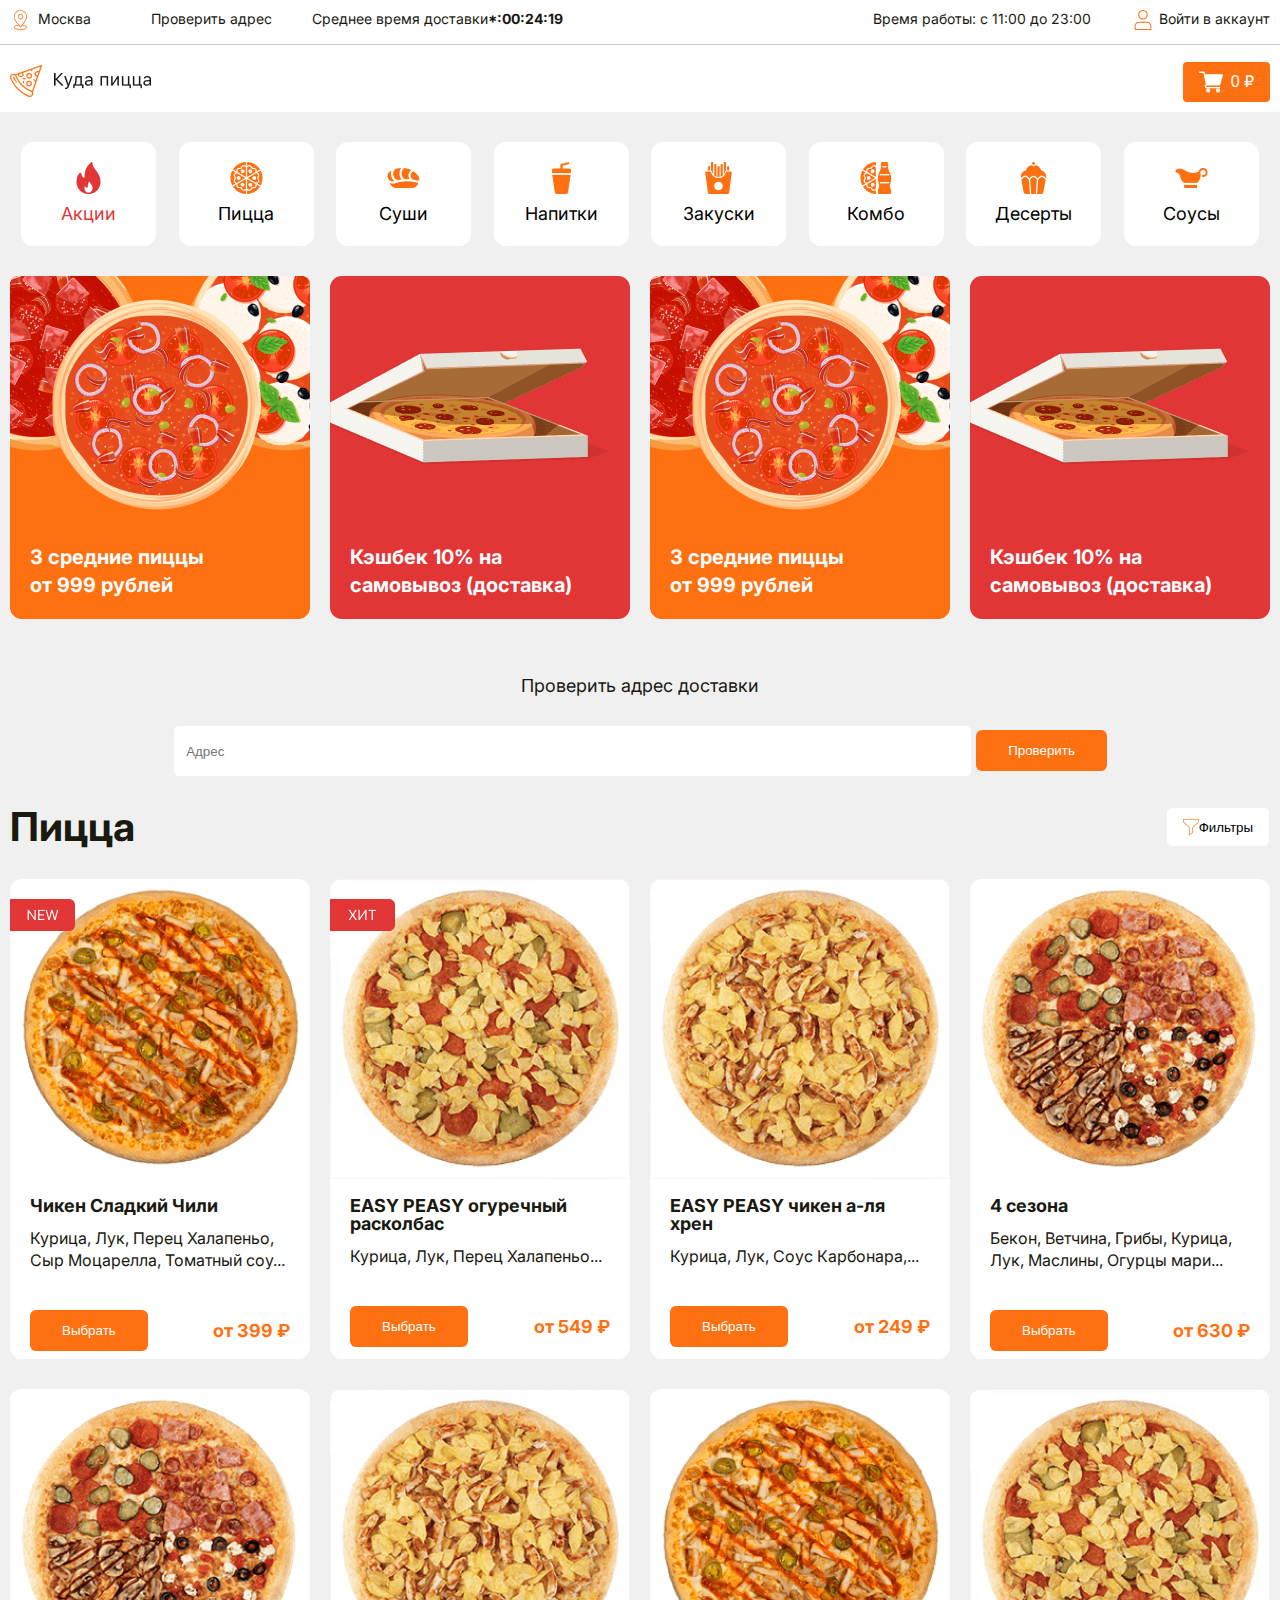
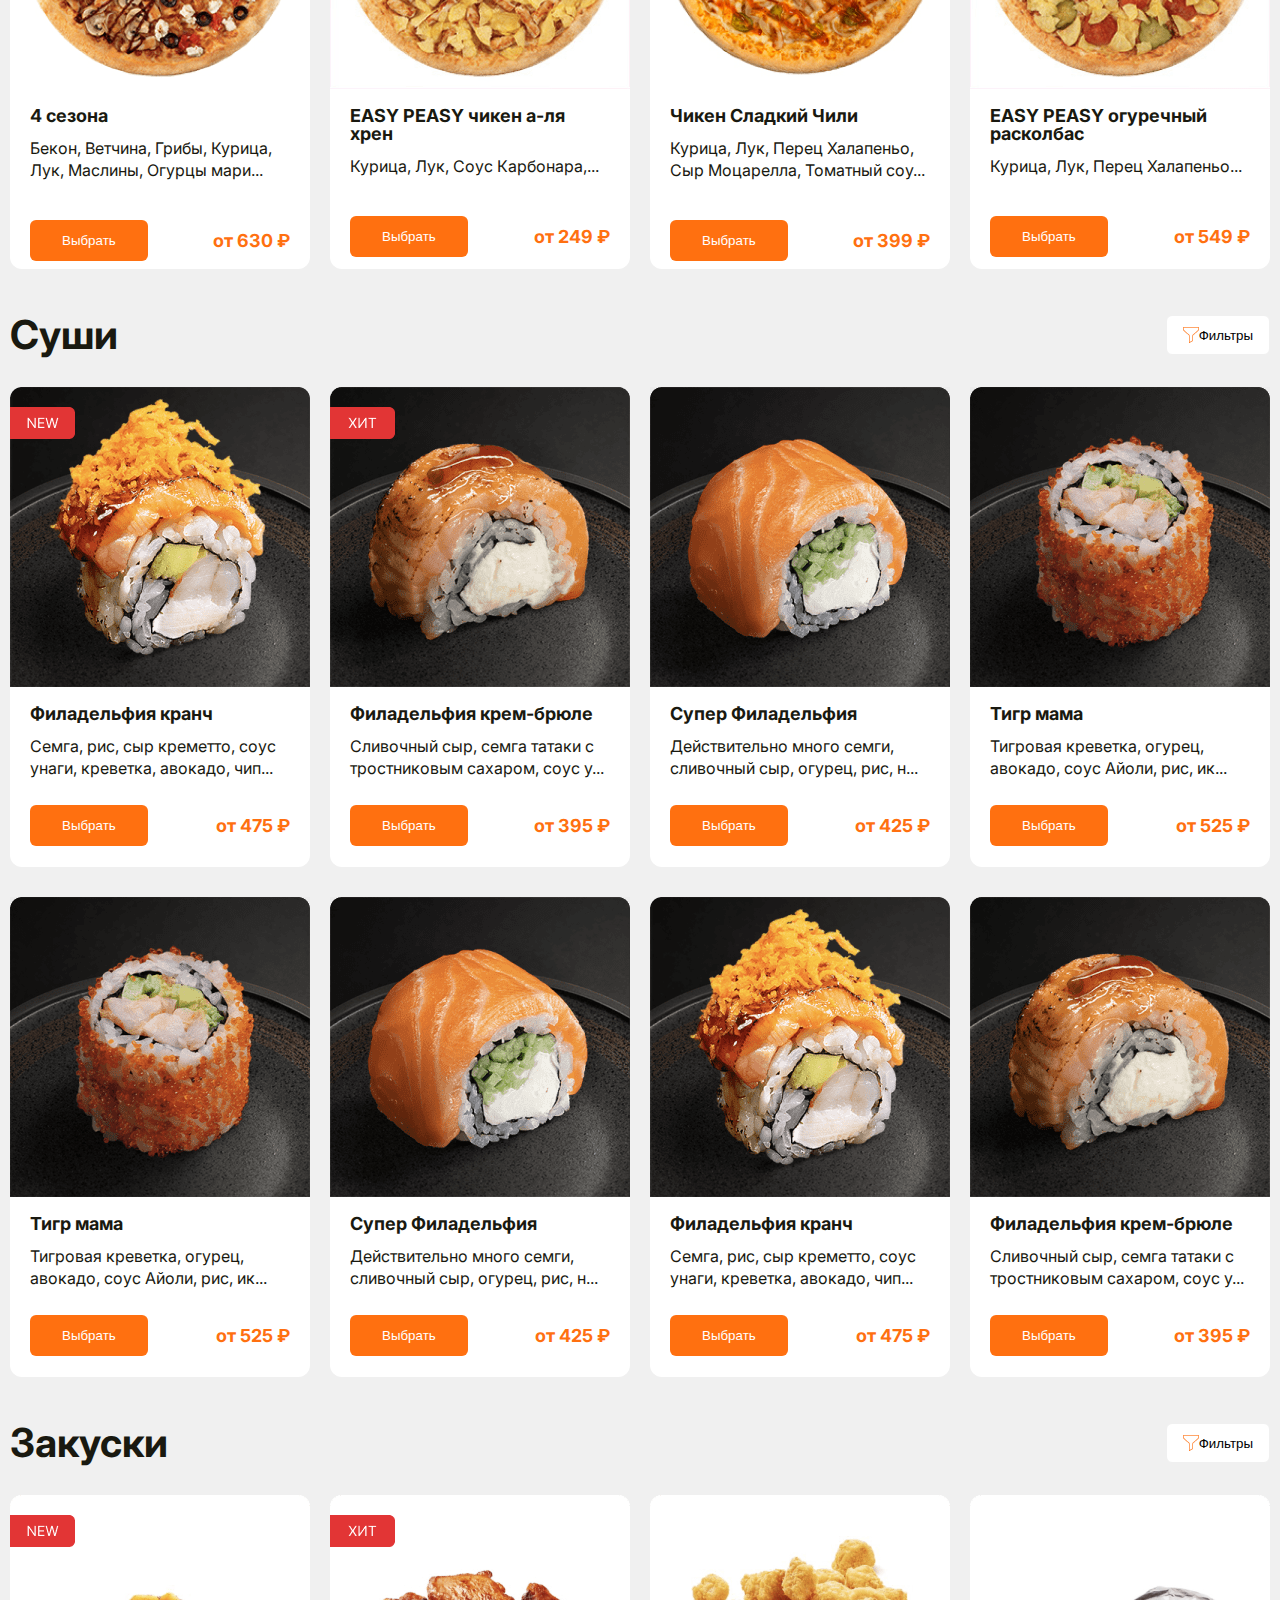
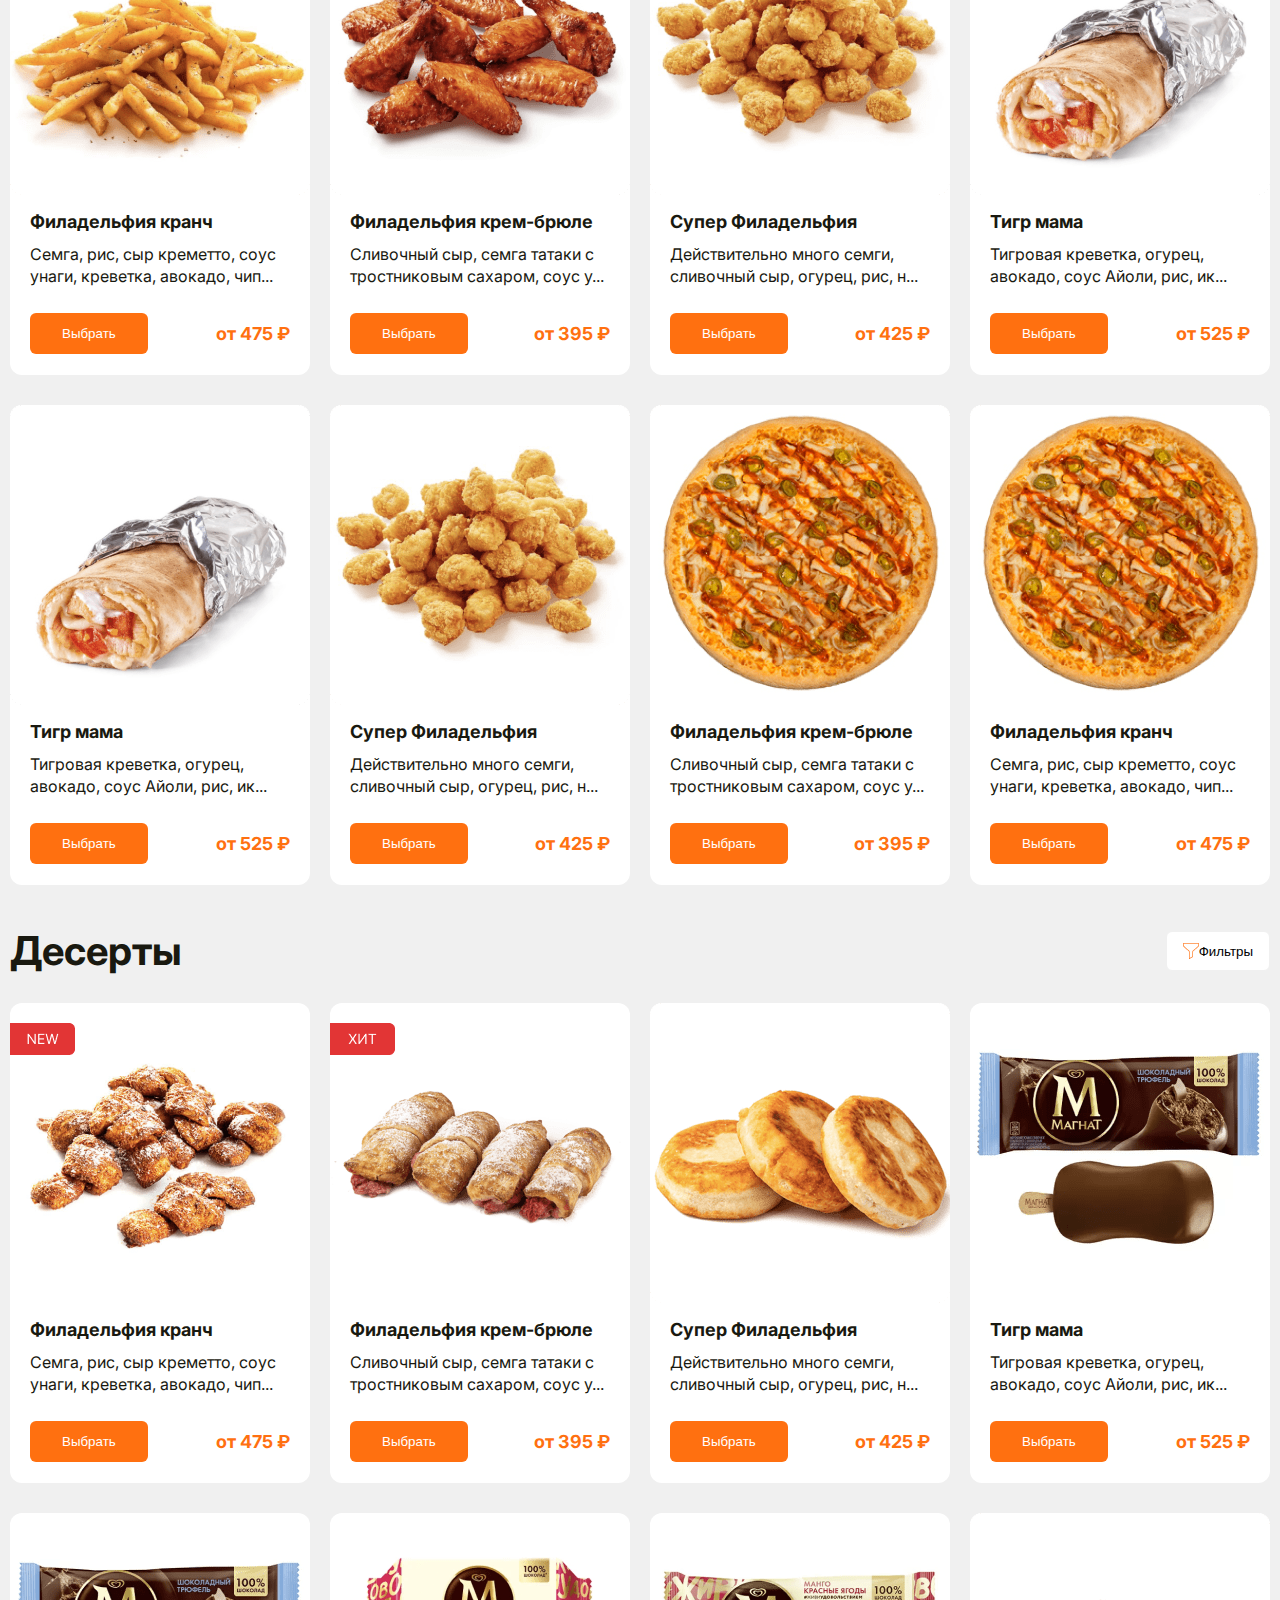
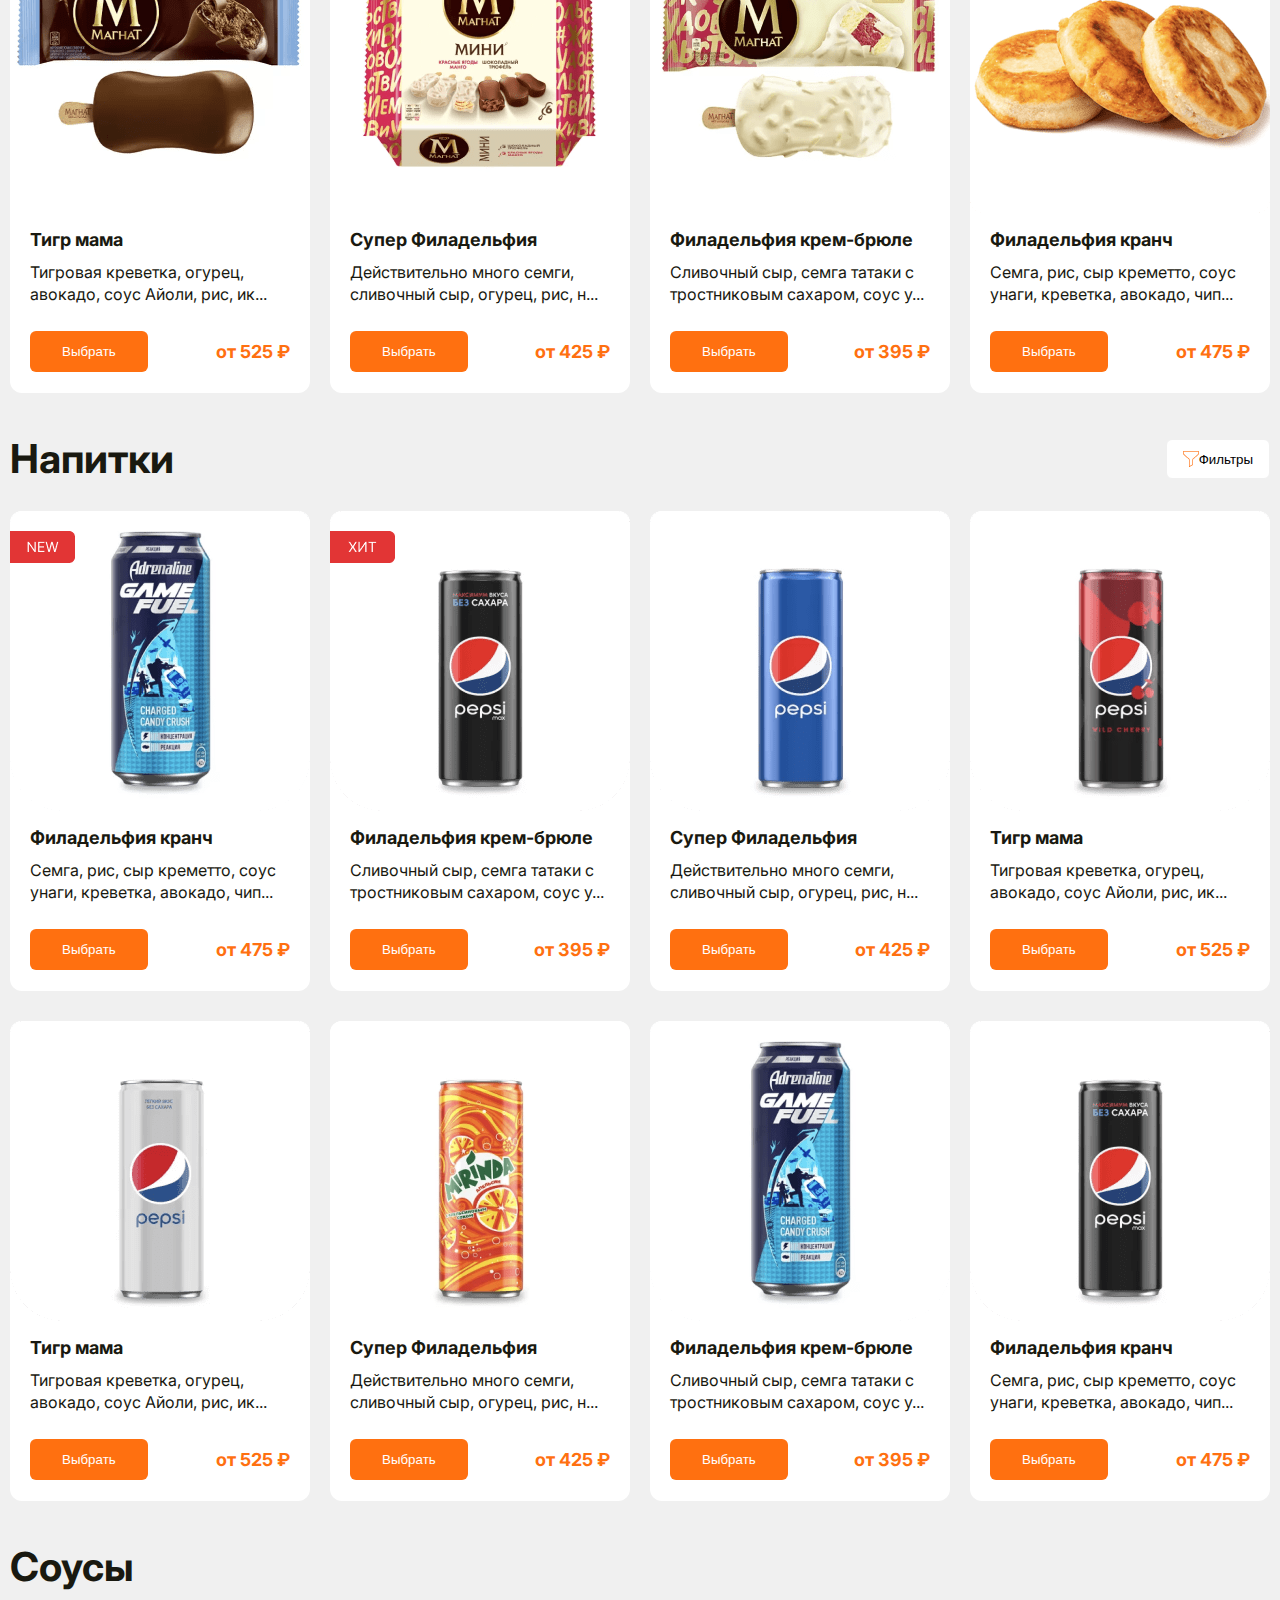
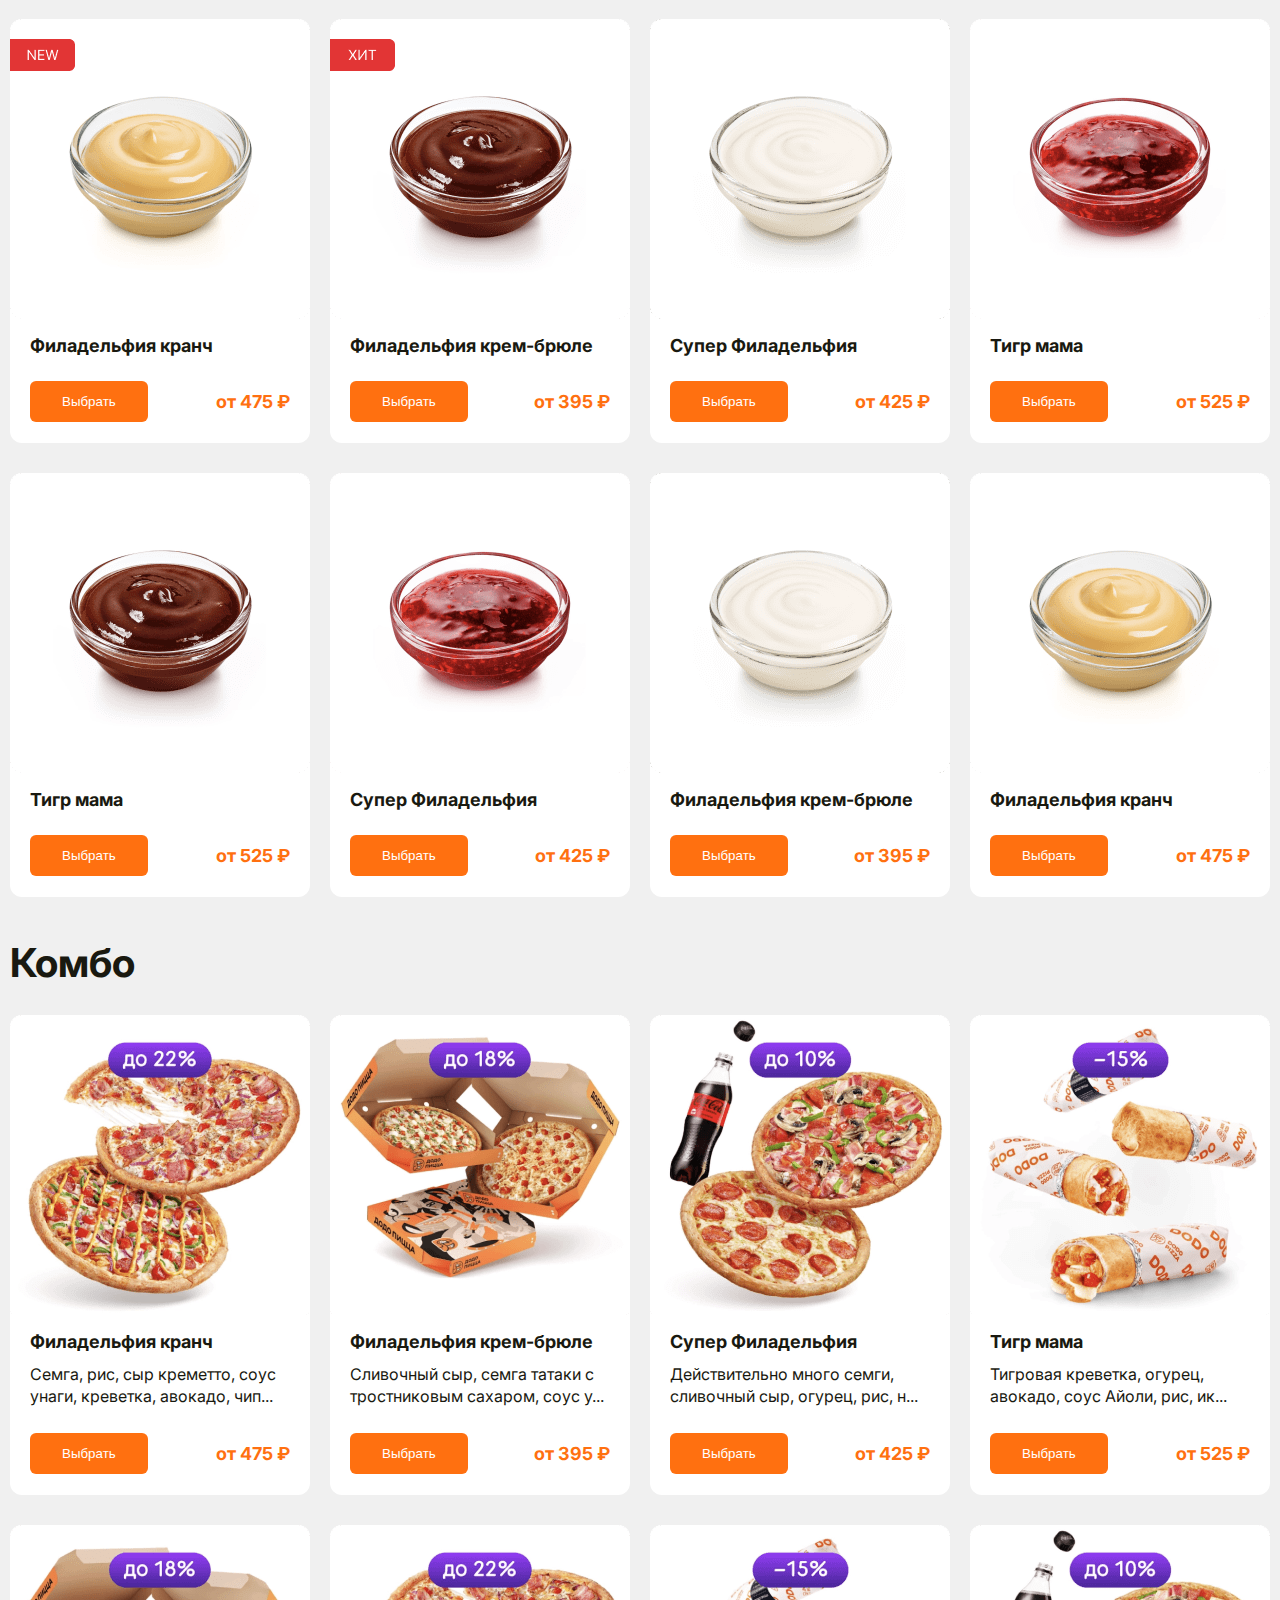
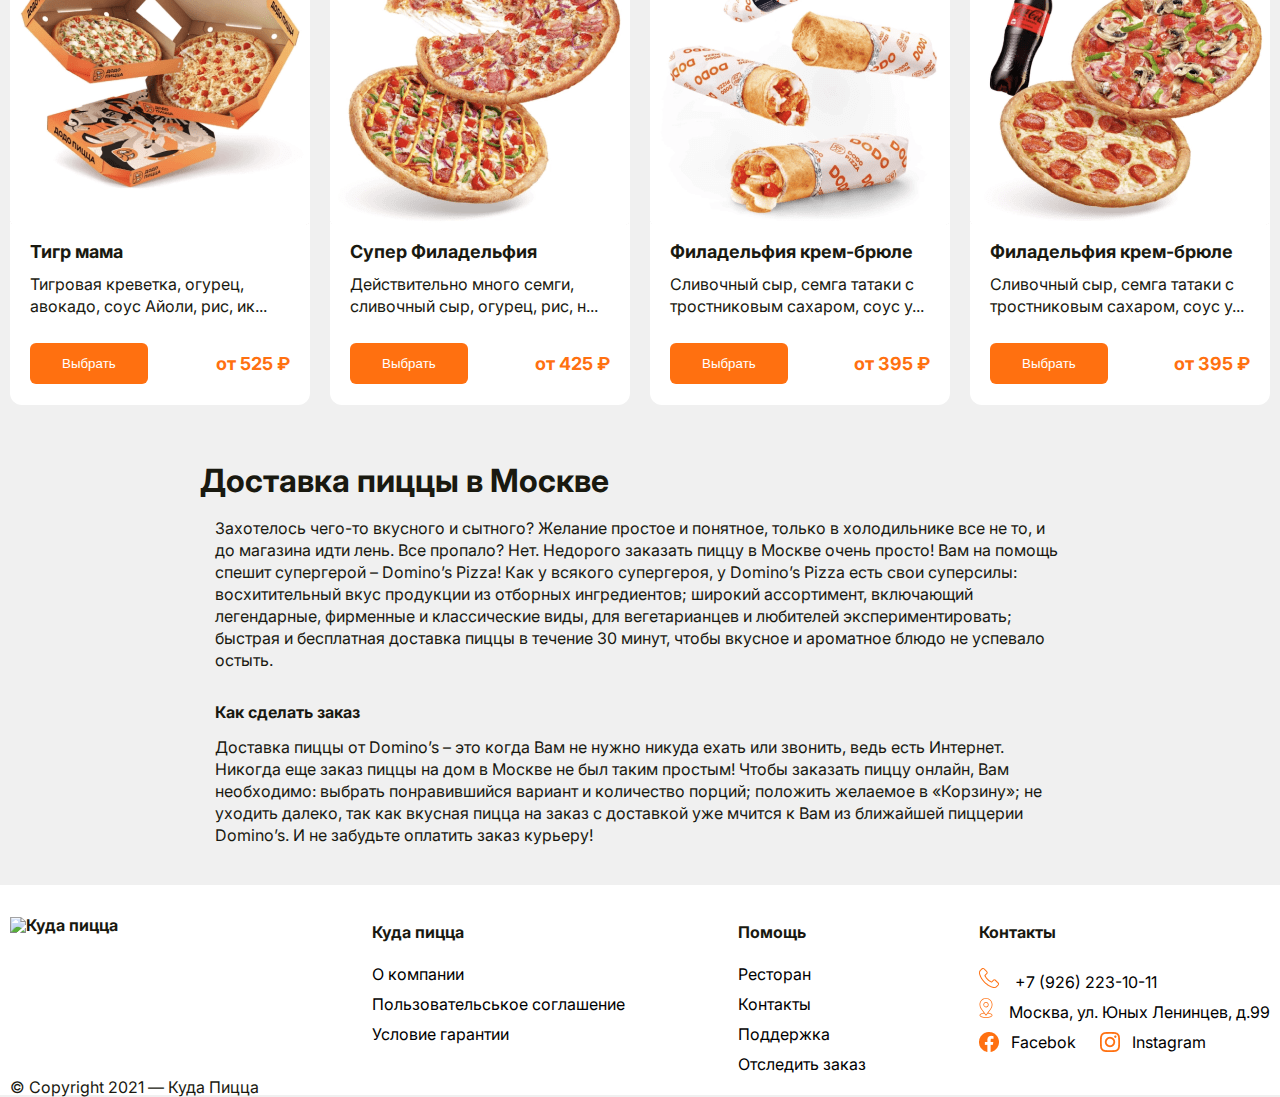
==== index.html @ b2aed3b9 "Merge branch 'main' of https://github.com/ZenyaDAR/pizza_shop" ====
<!DOCTYPE html>
<html lang="ru">
    <head>
        <meta charset="UTF-8">
        <title>Куда пица</title>
        <meta name="viewport" content="width=device-width">
        <link rel="shortcut icon" href="img/pizza_logo.svg">
        <link rel="stylesheet" href="css/main.css">
        <link rel="stylesheet" href="css/reset.css">
        <link rel="stylesheet" href="css/adaptive.css">
        <link href="https://fonts.googleapis.com/css?family=Inter:100,200,300,regular,500,600,700,800,900" rel="stylesheet" />

    </head>
    <body>
        <section class="hero">
            <header class="header">
                <div class="header__head">
                    <div class="header__body-head"> <!-- flex container -->
                        <div class="container">
                            <nav class="menu"> <!-- content -->
                                <ul class="header__left">
                                    <li><p class="header__item header__fall-item">Москва</p></li>
                                    <li><a href="#" class="header__item">Проверить адрес</a></li>
                                    <li><a href="#" class="header__item">Среднее время доставки<span>*:00:24:19</span></a></li>
                                </ul>
                                <ul class="header__right">
                                    <li><a href="#" class="header__item">Время работы: с 11:00 до 23:00</a></li>
                                    <li><a href="#" class="header__item header__acc-item">Войти в аккаунт</a></li>
                                </ul>
                            </nav>
                        </div>
                    </div>
                    <hr>
                    <div class="header__foot">
                        <div class="container">
                            <div class="header__foot-body">                                    
                                <a href="#hero" class="logo__link">
                                    <img src="img/logo.png" alt="logo img" class="logo__img">
                                </a>   
                                <button type="button" class="header__btn btn"><img src="img/Shopping bag.svg" alt="shop bag"> 0 ₽</button>
                            </div>
                        </div>
                    </div>
                </div>
            </header>
            <div class="hero_menu">
                <div class="container">
                    <div class="nav_fill">
                        <div class="block1 block">
                            <div class="photo"><img src="img/Fire.png"></div>
                            <div class="text">Акции</div>
                        </div>
                        <div class="block2 block">
                            <a href="#pizza">
                                <div class="photo"><img src="img/Pizza.png"></div>
                                <div class="text"> Пицца</div>
                            </a>
                        </div>
                        <div class="block3 block">
                            <a href="#susi">
                                <div class="photo"><img src="img/Sushi.png"></div>
                                <div class="text">Суши</div>
                            </a>
                        </div>
                        <div class="block4 block">
                            <a href="#drink">
                                <div class="photo"><img src="img/Drink.png"></div>
                                <div class="text">Напитки</div>
                            </a>
                        </div>
                        <div class="block5 block">
                            <a href="#snacs">
                                <div class="photo"><img src="img/Snacks.png"></div>
                                <div class="text">Закуски</div>
                            </a>
                        </div>
                        <div class="block6 block">
                            <a href="#combo">
                                <div class="photo"><img src="img/Combo.png"></div>
                                <div class="text">Комбо</div>
                            </a>
                        </div>
                        <div class="block7 block">
                            <a href="#desert">
                                <div class="photo"><img src="img/Dessert.png"></div>
                                <div class="text">Десерты</div>
                            </a>
                        </div>
                        <div class="block8 block">
                            <a href="#souse">
                                <div class="photo"><img src="img/Sauce.png"></div>
                                <div class="text">Соусы</div>
                            </a>
                        </div>
                    </div>
                </div>
            </div>
            <div class="hero_category">
                <div class="container">
                    <div class="blocks block1">
                        <div class="text text1"><h2>3 средние пиццы от 999 рублей</h2></div>
                    </div>
                    <div class="blocks block2">
                        <div class="text text2"><h2> Кэшбек 10% на самовывоз (доставка)</h2></div>
                    </div>
                    <div class="blocks block3">
                        <div class="text text3"><h2>3 средние пиццы от 999 рублей</h2></div>
                    </div>
                    <div class="blocks block4">
                        <div class="text text4"><h2> Кэшбек 10% на самовывоз (доставка)</h2></div>
                    </div>
                </div>
            </div>
            <div class="hero_adress">
                <div class="container">
                    <div class="text">Проверить адрес доставки</div>
                <div class="hero_adress_input">
                    <input type="text" placeholder="Адрес">
                    <button>Проверить</button>
                </div>
                </div>
            </div>
        </section>
        <div class="tovars_pizza">
            <div class="container">
                <div class="pizza">
                    <div class="pizza_header">
                        <h2 id="pizza">Пицца</h2>
                        <button><img src="img/Filter.png">Фильтры</button>
                    </div>
                    <div class="pizza_cards">
                        <div class="block pizza1 pizza_tovars">
                            <img src="img/lable.png">
                            <img src="img/pizza1.png">
                            <div class="text">
                                <h3>Чикен Сладкий Чили</h3>
                                <p>Курица, Лук, Перец Халапеньо, Сыр Моцарелла, Томатный соу...</p>
                                <div class="pizza_btn">
                                    <button>Выбрать</button>
                                    <h3>от 399 ₽</h3>
                                </div>
                            </div>
                        </div>
                        <div class="block pizza2 pizza_tovars">
                            <img src="img/lable2.png">
                            <img src="img/pizza2.png">
                            <div class="text">
                                <h3>EASY PEASY огуречный расколбас</h3>
                                <p>Курица, Лук, Перец Халапеньо...</p>
                                <div class="pizza_btn">
                                    <button>Выбрать</button>
                                    <h3>от 549 ₽</h3>
                                </div>
                            </div>
                        </div>
                        <div class="block pizza3 pizza_tovars">
                            <img src="img/pizza3.png">
                            <div class="text">
                                <h3>EASY PEASY чикен а-ля хрен</h3>
                                <p>Курица, Лук, Соус Карбонара,...</p>
                                <div class="pizza_btn">
                                    <button>Выбрать</button>
                                    <h3>от 249 ₽</h3>
                                </div>
                            </div>
                        </div>
                        <div class="block pizza4 pizza_tovars">
                            <img src="img/pizza4.png">
                            <div class="text">
                                <h3>4 сезона</h3>
                                <p>Бекон, Ветчина, Грибы, Курица, Лук, Маслины, Огурцы мари...</p>
                                <div class="pizza_btn">
                                    <button>Выбрать</button>
                                    <h3>от 630 ₽</h3>
                                </div>
                            </div>
                        </div>
                        <div class="block pizza5 pizza_tovars marg">
                            <img src="img/pizza5.png">
                            <div class="text">
                                <h3>4 сезона</h3>
                                <p>Бекон, Ветчина, Грибы, Курица, Лук, Маслины, Огурцы мари...</p>
                                <div class="pizza_btn">
                                    <button>Выбрать</button>
                                    <h3>от 630 ₽</h3>
                                </div>
                            </div>
                        </div>
                        <div class="block pizza6 pizza_tovars marg">
                            <img src="img/pizza6.png">
                            <div class="text">
                                <h3>EASY PEASY чикен а-ля хрен</h3>
                                <p>Курица, Лук, Соус Карбонара,...</p>
                                <div class="pizza_btn">
                                    <button>Выбрать</button>
                                    <h3>от 249 ₽</h3>
                                </div>
                            </div>
                        </div>
                        <div class="block pizza7 pizza_tovars marg">
                            <img src="img/pizza7.png">
                            <div class="text">
                                <h3>Чикен Сладкий Чили</h3>
                                <p>Курица, Лук, Перец Халапеньо, Сыр Моцарелла, Томатный соу...</p>
                                <div class="pizza_btn">
                                    <button>Выбрать</button>
                                    <h3>от 399 ₽</h3>
                                </div>
                            </div>
                        </div>
                        <div class="block pizza8 pizza_tovars marg">
                            <img src="img/pizza8.png">
                            <div class="text">
                                <h3>EASY PEASY огуречный расколбас</h3>
                                <p>Курица, Лук, Перец Халапеньо...</p>
                                <div class="pizza_btn">
                                    <button>Выбрать</button>
                                    <h3>от 549 ₽</h3>
                                </div>
                            </div>
                        </div>
                    </div>
                </div>
            </div>
        </div>
        <div class="popup">
            <div class="popup_container">
                <div class="popup_body">
                    <div class="popup_content">
                        <div class="popup_photo">
                            <img src="img/lable.png">
                            <div class="popup_photo_content">
                                <img src="img/pizza1.png">
                            </div>
                        </div>
                        <div class="popup_about">
                            <div class="popup_about_content">
                                <div class="content_1">
                                    <div class="content_1_title">
                                        <img src="img/Fire.png">
                                        <h2>Чикен Сладкий Чили</h2>
                                    </div>
                                    <div class="content_1_container_fill">
                                        <div class="container_fill_1">
                                            <div class="container_content">
                                                <img src="img/sur.svg">
                                            </div>
                                            <h3>Моцарелла</h3>
                                        </div>
                                        <div class="container_fill_2">
                                            <div class="container_content">
                                                <img src="img/cucumber.svg">
                                            </div>
                                            <h3>Маринованые огурцы</h3>
                                        </div>
                                        <div class="container_fill_3">
                                            <div class="container_content">
                                                <img src="img/sousage.svg">
                                            </div>
                                            <h3>Пепперони</h3>
                                        </div>
                                        <div class="container_fill_4">
                                            <div class="container_content">
                                                <img src="img/tomat_souse.svg">
                                            </div>
                                            <h3>Томатный соус</h3>
                                        </div>
                                    </div>
                                </div>
                                <div class="content_2">
                                    <div class="content_2_type">
                                        <button class="type" id="btn1">Традиционное</button>
                                        <button class="type" id="btn2">Тоннкое</button>
                                    </div>
                                    <div class="content_2_diameter">
                                        <button class="type_2" id="btn3">20 см</button>
                                        <button class="type_2" id="btn4">28 см</button>
                                        <button class="type_2" id="btn5">33 см</button>
                                    </div>
                                </div>
                                <div class="content_3">
                                    <div class="content_3_add">
                                        <h2>Добавить в пиццу</h2>
                                       <div class="container_add">
                                        <div class="container_fill_1">
                                            <div class="container_content">
                                                <img src="img/sur.svg">
                                            </div>
                                            <h3>Моцарелла</h3>
                                            <p>59 ₽</p>
                                        </div>
                                        <div class="container_fill_2">
                                            <div class="container_content">
                                                <img src="img/shampinion.svg">
                                            </div>
                                            <h3>Шампиньоны</h3>
                                            <p>59 ₽</p>
                                        </div>
                                        <div class="container_fill_3">
                                            <div class="container_content">
                                                <img src="img/luk.svg">
                                            </div>
                                            <h3>Красный лук</h3>
                                            <p>59 ₽</p>
                                        </div>
                                        <div class="container_fill_4">
                                            <div class="container_content">
                                                <img src="img/perec.svg">
                                            </div>
                                            <h3>Сладкий перец</h3>
                                            <p>59 ₽</p>
                                        </div>
                                       </div>
                                    </div>
                                </div>
                            </div>
                        </div>
                    </div>
                </div>
            </div>
        </div>
        <div class="tovars_susi">
            <div class="container">
                <div class="susi">
                    <div class="susi_header">
                        <h2 id="susi">Суши</h2>
                        <button><img src="img/Filter.png">Фильтры</button>
                    </div>
                    <div class="susi_cards">
                        <div class="block susi1 susi_tovars">
                            <img src="img/lable.png">
                            <img src="img/susi1.png">
                            <div class="text">
                                <h3>Филадельфия кранч</h3>
                                <p>Семга, рис, сыр креметто, соус унаги, креветка, авокадо, чип...</p>
                                <div class="susi_btn">
                                    <button>Выбрать</button>
                                    <h3>от 475 ₽</h3>
                                </div>
                            </div>
                        </div>
                        <div class="block susi2 susi_tovars">
                            <img src="img/lable2.png">
                            <img src="img/susi2.png">
                            <div class="text">
                                <h3>Филадельфия крем-брюле</h3>
                                <p>Сливочный сыр, семга татаки с тростниковым сахаром, соус у...</p>
                                <div class="susi_btn">
                                    <button>Выбрать</button>
                                    <h3>от 395 ₽</h3>
                                </div>
                            </div>
                        </div>
                        <div class="block susi3 susi_tovars">
                            <img src="img/susi3.png">
                            <div class="text">
                                <h3>Супер Филадельфия</h3>
                                <p>Действительно много семги, сливочный сыр, огурец, рис, н...</p>
                                <div class="susi_btn">
                                    <button>Выбрать</button>
                                    <h3>от 425 ₽</h3>
                                </div>
                            </div>
                        </div>
                        <div class="block susi4 susi_tovars">
                            <img src="img/susi4.png">
                            <div class="text">
                                <h3>Тигр мама</h3>
                                <p>Тигровая креветка, огурец, авокадо, соус Айоли, рис, ик...</p>
                                <div class="susi_btn">
                                    <button>Выбрать</button>
                                    <h3>от 525 ₽</h3>
                                </div>
                            </div>
                        </div>
                        <div class="block susi5 susi_tovars marg">
                            <img src="img/susi5.png">
                            <div class="text">
                                <h3>Тигр мама</h3>
                                <p>Тигровая креветка, огурец, авокадо, соус Айоли, рис, ик...</p>
                                <div class="susi_btn">
                                    <button>Выбрать</button>
                                    <h3>от 525 ₽</h3>
                                </div>
                            </div>
                        </div>
                        <div class="block susi6 susi_tovars marg">
                            <img src="img/susi6.png">
                            <div class="text">
                                <h3>Супер Филадельфия</h3>
                                <p>Действительно много семги, сливочный сыр, огурец, рис, н...</p>
                                <div class="susi_btn">
                                    <button>Выбрать</button>
                                    <h3>от 425 ₽</h3>
                                </div>
                            </div>
                        </div>
                        <div class="block susi7 susi_tovars marg">
                            <img src="img/susi7.png">
                            <div class="text">
                                <h3>Филадельфия кранч</h3>
                                <p>Семга, рис, сыр креметто, соус унаги, креветка, авокадо, чип...</p>
                                <div class="susi_btn">
                                    <button>Выбрать</button>
                                    <h3>от 475 ₽</h3>
                                </div>
                            </div>
                        </div>
                        <div class="block susi8 susi_tovars marg">
                            <img src="img/susi8.png">
                            <div class="text">
                                <h3>Филадельфия крем-брюле</h3>
                                <p>Сливочный сыр, семга татаки с тростниковым сахаром, соус у...</p>
                                <div class="susi_btn">
                                    <button>Выбрать</button>
                                    <h3>от 395 ₽</h3>
                                </div>
                            </div>
                        </div>
                    </div>
                </div>
            </div>
        </div>
        <div class="tovars_snacs">
            <div class="container">
                <div class="snacs">
                    <div class="snacs_header">
                        <h2 id="snacs">Закуски</h2>
                        <button><img src="img/Filter.png">Фильтры</button>
                    </div>
                    <div class="snacs_cards">
                        <div class="block snacs1 snacs_tovars">
                            <img src="img/lable.png">
                            <img src="img/snacs1.png">
                            <div class="text">
                                <h3>Филадельфия кранч</h3>
                                <p>Семга, рис, сыр креметто, соус унаги, креветка, авокадо, чип...</p>
                                <div class="snacs_btn">
                                    <button>Выбрать</button>
                                    <h3>от 475 ₽</h3>
                                </div>
                            </div>
                        </div>
                        <div class="block snacs2 snacs_tovars">
                            <img src="img/lable2.png">
                            <img src="img/snacs2.png">
                            <div class="text">
                                <h3>Филадельфия крем-брюле</h3>
                                <p>Сливочный сыр, семга татаки с тростниковым сахаром, соус у...</p>
                                <div class="snacs_btn">
                                    <button>Выбрать</button>
                                    <h3>от 395 ₽</h3>
                                </div>
                            </div>
                        </div>
                        <div class="block snacs3 snacs_tovars">
                            <img src="img/snacs3.png">
                            <div class="text">
                                <h3>Супер Филадельфия</h3>
                                <p>Действительно много семги, сливочный сыр, огурец, рис, н...</p>
                                <div class="snacs_btn">
                                    <button>Выбрать</button>
                                    <h3>от 425 ₽</h3>
                                </div>
                            </div>
                        </div>
                        <div class="block snacs4 snacs_tovars">
                            <img src="img/snacs4.png">
                            <div class="text">
                                <h3>Тигр мама</h3>
                                <p>Тигровая креветка, огурец, авокадо, соус Айоли, рис, ик...</p>
                                <div class="snacs_btn">
                                    <button>Выбрать</button>
                                    <h3>от 525 ₽</h3>
                                </div>
                            </div>
                        </div>
                        <div class="block snacs5 snacs_tovars marg">
                            <img src="img/snacs5.png">
                            <div class="text">
                                <h3>Тигр мама</h3>
                                <p>Тигровая креветка, огурец, авокадо, соус Айоли, рис, ик...</p>
                                <div class="snacs_btn">
                                    <button>Выбрать</button>
                                    <h3>от 525 ₽</h3>
                                </div>
                            </div>
                        </div>
                        <div class="block snacs6 snacs_tovars marg">
                            <img src="img/snacs6.png">
                            <div class="text">
                                <h3>Супер Филадельфия</h3>
                                <p>Действительно много семги, сливочный сыр, огурец, рис, н...</p>
                                <div class="snacs_btn">
                                    <button>Выбрать</button>
                                    <h3>от 425 ₽</h3>
                                </div>
                            </div>
                        </div>
                        <div class="block snacs7 snacs_tovars marg">
                            <img src="img/snacs7.png">
                            <div class="text">
                                <h3>Филадельфия крем-брюле</h3>
                                <p>Сливочный сыр, семга татаки с тростниковым сахаром, соус у...</p>
                                <div class="snacs_btn">
                                    <button>Выбрать</button>
                                    <h3>от 395 ₽</h3>
                                </div>
                            </div>
                        </div>
                        <div class="block snacs8 snacs_tovars marg">
                            <img src="img/snacs8.png">
                            <div class="text">
                                <h3>Филадельфия кранч</h3>
                                <p>Семга, рис, сыр креметто, соус унаги, креветка, авокадо, чип...</p>
                                <div class="snacs_btn">
                                    <button>Выбрать</button>
                                    <h3>от 475 ₽</h3>
                                </div>
                            </div>
                        </div>
                    </div>
                </div>
            </div>
        </div>
        <div class="tovars_deserts">
            <div class="container">
                <div class="deserts">
                    <div class="deserts_header">
                        <h2 id="desert">Десерты</h2>
                        <button><img src="img/Filter.png">Фильтры</button>
                    </div>
                    <div class="deserts_cards">
                        <div class="block deserts1 deserts_tovars">
                            <img src="img/lable.png">
                            <img src="img/deserts1.png">
                            <div class="text">
                                <h3>Филадельфия кранч</h3>
                                <p>Семга, рис, сыр креметто, соус унаги, креветка, авокадо, чип...</p>
                                <div class="deserts_btn">
                                    <button>Выбрать</button>
                                    <h3>от 475 ₽</h3>
                                </div>
                            </div>
                        </div>
                        <div class="block deserts2 deserts_tovars">
                            <img src="img/lable2.png">
                            <img src="img/deserts2.png">
                            <div class="text">
                                <h3>Филадельфия крем-брюле</h3>
                                <p>Сливочный сыр, семга татаки с тростниковым сахаром, соус у...</p>
                                <div class="deserts_btn">
                                    <button>Выбрать</button>
                                    <h3>от 395 ₽</h3>
                                </div>
                            </div>
                        </div>
                        <div class="block deserts3 deserts_tovars">
                            <img src="img/deserts3.png">
                            <div class="text">
                                <h3>Супер Филадельфия</h3>
                                <p>Действительно много семги, сливочный сыр, огурец, рис, н...</p>
                                <div class="deserts_btn">
                                    <button>Выбрать</button>
                                    <h3>от 425 ₽</h3>
                                </div>
                            </div>
                        </div>
                        <div class="block deserts4 deserts_tovars">
                            <img src="img/deserts4.png">
                            <div class="text">
                                <h3>Тигр мама</h3>
                                <p>Тигровая креветка, огурец, авокадо, соус Айоли, рис, ик...</p>
                                <div class="deserts_btn">
                                    <button>Выбрать</button>
                                    <h3>от 525 ₽</h3>
                                </div>
                            </div>
                        </div>
                        <div class="block deserts5 deserts_tovars marg">
                            <img src="img/deserts5.png">
                            <div class="text">
                                <h3>Тигр мама</h3>
                                <p>Тигровая креветка, огурец, авокадо, соус Айоли, рис, ик...</p>
                                <div class="deserts_btn">
                                    <button>Выбрать</button>
                                    <h3>от 525 ₽</h3>
                                </div>
                            </div>
                        </div>
                        <div class="block deserts6 deserts_tovars marg">
                            <img src="img/deserts6.png">
                            <div class="text">
                                <h3>Супер Филадельфия</h3>
                                <p>Действительно много семги, сливочный сыр, огурец, рис, н...</p>
                                <div class="deserts_btn">
                                    <button>Выбрать</button>
                                    <h3>от 425 ₽</h3>
                                </div>
                            </div>
                        </div>
                        <div class="block deserts7 deserts_tovars marg">
                            <img src="img/deserts7.png">
                            <div class="text">
                                <h3>Филадельфия крем-брюле</h3>
                                <p>Сливочный сыр, семга татаки с тростниковым сахаром, соус у...</p>
                                <div class="deserts_btn">
                                    <button>Выбрать</button>
                                    <h3>от 395 ₽</h3>
                                </div>
                            </div>
                        </div>
                        <div class="block deserts8 deserts_tovars marg">
                            <img src="img/deserts8.png">
                            <div class="text">
                                <h3>Филадельфия кранч</h3>
                                <p>Семга, рис, сыр креметто, соус унаги, креветка, авокадо, чип...</p>
                                <div class="deserts_btn">
                                    <button>Выбрать</button>
                                    <h3>от 475 ₽</h3>
                                </div>
                            </div>
                        </div>
                    </div>
                </div>
            </div>
        </div>
        <div class="tovars_drink">
            <div class="container">
                <div class="drink">
                    <div class="drink_header">
                        <h2 id="drink">Напитки</h2>
                        <button><img src="img/Filter.png">Фильтры</button>
                    </div>
                    <div class="drink_cards">
                        <div class="block drink1 drink_tovars">
                            <img src="img/lable.png">
                            <img src="img/drink1.png">
                            <div class="text">
                                <h3>Филадельфия кранч</h3>
                                <p>Семга, рис, сыр креметто, соус унаги, креветка, авокадо, чип...</p>
                                <div class="drink_btn">
                                    <button>Выбрать</button>
                                    <h3>от 475 ₽</h3>
                                </div>
                            </div>
                        </div>
                        <div class="block drink2 drink_tovars">
                            <img src="img/lable2.png">
                            <img src="img/drink2.png">
                            <div class="text">
                                <h3>Филадельфия крем-брюле</h3>
                                <p>Сливочный сыр, семга татаки с тростниковым сахаром, соус у...</p>
                                <div class="drink_btn">
                                    <button>Выбрать</button>
                                    <h3>от 395 ₽</h3>
                                </div>
                            </div>
                        </div>
                        <div class="block drink3 drink_tovars">
                            <img src="img/drink3.png">
                            <div class="text">
                                <h3>Супер Филадельфия</h3>
                                <p>Действительно много семги, сливочный сыр, огурец, рис, н...</p>
                                <div class="drink_btn">
                                    <button>Выбрать</button>
                                    <h3>от 425 ₽</h3>
                                </div>
                            </div>
                        </div>
                        <div class="block drink4 drink_tovars">
                            <img src="img/drink4.png">
                            <div class="text">
                                <h3>Тигр мама</h3>
                                <p>Тигровая креветка, огурец, авокадо, соус Айоли, рис, ик...</p>
                                <div class="drink_btn">
                                    <button>Выбрать</button>
                                    <h3>от 525 ₽</h3>
                                </div>
                            </div>
                        </div>
                        <div class="block drink5 drink_tovars marg">
                            <img src="img/drink5.png">
                            <div class="text">
                                <h3>Тигр мама</h3>
                                <p>Тигровая креветка, огурец, авокадо, соус Айоли, рис, ик...</p>
                                <div class="drink_btn">
                                    <button>Выбрать</button>
                                    <h3>от 525 ₽</h3>
                                </div>
                            </div>
                        </div>
                        <div class="block drink6 drink_tovars marg">
                            <img src="img/drink6.png">
                            <div class="text">
                                <h3>Супер Филадельфия</h3>
                                <p>Действительно много семги, сливочный сыр, огурец, рис, н...</p>
                                <div class="drink_btn">
                                    <button>Выбрать</button>
                                    <h3>от 425 ₽</h3>
                                </div>
                            </div>
                        </div>
                        <div class="block drink7 drink_tovars marg">
                            <img src="img/drink7.png">
                            <div class="text">
                                <h3>Филадельфия крем-брюле</h3>
                                <p>Сливочный сыр, семга татаки с тростниковым сахаром, соус у...</p>
                                <div class="drink_btn">
                                    <button>Выбрать</button>
                                    <h3>от 395 ₽</h3>
                                </div>
                            </div>
                        </div>
                        <div class="block drink8 drink_tovars marg">
                            <img src="img/drink8.png">
                            <div class="text">
                                <h3>Филадельфия кранч</h3>
                                <p>Семга, рис, сыр креметто, соус унаги, креветка, авокадо, чип...</p>
                                <div class="drink_btn">
                                    <button>Выбрать</button>
                                    <h3>от 475 ₽</h3>
                                </div>
                            </div>
                        </div>
                    </div>
                </div>
            </div>
        </div>
        <div class="tovars_souse">
            <div class="container">
                <div class="souse">
                    <div class="souse_header">
                        <h2 id="souse">Соусы</h2>
                    </div>
                    <div class="souse_cards">
                        <div class="block_mini souse1 souse_tovars">
                            <img src="img/lable.png">
                            <img src="img/souse1.png">
                            <div class="text">
                                <h3>Филадельфия кранч</h3>
                                <div class="souse_btn">
                                    <button>Выбрать</button>
                                    <h3>от 475 ₽</h3>
                                </div>
                            </div>
                        </div>
                        <div class="block_mini souse2 souse_tovars">
                            <img src="img/lable2.png">
                            <img src="img/souse2.png">
                            <div class="text">
                                <h3>Филадельфия крем-брюле</h3>
                                <div class="souse_btn">
                                    <button>Выбрать</button>
                                    <h3>от 395 ₽</h3>
                                </div>
                            </div>
                        </div>
                        <div class="block_mini souse3 souse_tovars">
                            <img src="img/souse3.png">
                            <div class="text">
                                <h3>Супер Филадельфия</h3>
                                <div class="souse_btn">
                                    <button>Выбрать</button>
                                    <h3>от 425 ₽</h3>
                                </div>
                            </div>
                        </div>
                        <div class="block_mini souse4 souse_tovars">
                            <img src="img/souse4.png">
                            <div class="text">
                                <h3>Тигр мама</h3>
                                <div class="souse_btn">
                                    <button>Выбрать</button>
                                    <h3>от 525 ₽</h3>
                                </div>
                            </div>
                        </div>
                        <div class="block_mini souse5 souse_tovars marg">
                            <img src="img/souse5.png">
                            <div class="text">
                                <h3>Тигр мама</h3>
                                <div class="souse_btn">
                                    <button>Выбрать</button>
                                    <h3>от 525 ₽</h3>
                                </div>
                            </div>
                        </div>
                        <div class="block_mini souse6 souse_tovars marg">
                            <img src="img/souse6.png">
                            <div class="text">
                                <h3>Супер Филадельфия</h3>
                                <div class="souse_btn">
                                    <button>Выбрать</button>
                                    <h3>от 425 ₽</h3>
                                </div>
                            </div>
                        </div>
                        <div class="block_mini souse7 souse_tovars marg">
                            <img src="img/souse7.png">
                            <div class="text">
                                <h3>Филадельфия крем-брюле</h3>
                                <div class="souse_btn">
                                    <button>Выбрать</button>
                                    <h3>от 395 ₽</h3>
                                </div>
                            </div>
                        </div>
                        <div class="block_mini souse8 souse_tovars marg">
                            <img src="img/souse8.png">
                            <div class="text">
                                <h3>Филадельфия кранч</h3>
                                <div class="souse_btn">
                                    <button>Выбрать</button>
                                    <h3>от 475 ₽</h3>
                                </div>
                            </div>
                        </div>
                    </div>
                </div>
            </div>
        </div>
        <div class="tovars_combo">
            <div class="container">
                <div class="combo">
                    <div class="combo_header">
                        <h2 id="combo">Комбо</h2>
                    </div>
                    <div class="combo_cards">
                        <div class="block combo1 combo_tovars">
                            <img src="img/combo1.png">
                            <div class="text">
                                <h3>Филадельфия кранч</h3>
                                <p>Семга, рис, сыр креметто, соус унаги, креветка, авокадо, чип...</p>
                                <div class="combo_btn">
                                    <button>Выбрать</button>
                                    <h3>от 475 ₽</h3>
                                </div>
                            </div>
                        </div>
                        <div class="block combo2 combo_tovars">
                            <img src="img/combo2.png">
                            <div class="text">
                                <h3>Филадельфия крем-брюле</h3>
                                <p>Сливочный сыр, семга татаки с тростниковым сахаром, соус у...</p>
                                <div class="combo_btn">
                                    <button>Выбрать</button>
                                    <h3>от 395 ₽</h3>
                                </div>
                            </div>
                        </div>
                        <div class="block combo3 combo_tovars">
                            <img src="img/combo3.png">
                            <div class="text">
                                <h3>Супер Филадельфия</h3>
                                <p>Действительно много семги, сливочный сыр, огурец, рис, н...</p>
                                <div class="combo_btn">
                                    <button>Выбрать</button>
                                    <h3>от 425 ₽</h3>
                                </div>
                            </div>
                        </div>
                        <div class="block combo4 combo_tovars">
                            <img src="img/combo4.png">
                            <div class="text">
                                <h3>Тигр мама</h3>
                                <p>Тигровая креветка, огурец, авокадо, соус Айоли, рис, ик...</p>
                                <div class="combo_btn">
                                    <button>Выбрать</button>
                                    <h3>от 525 ₽</h3>
                                </div>
                            </div>
                        </div>
                        <div class="block combo5 combo_tovars marg">
                            <img src="img/combo5.png">
                            <div class="text">
                                <h3>Тигр мама</h3>
                                <p>Тигровая креветка, огурец, авокадо, соус Айоли, рис, ик...</p>
                                <div class="combo_btn">
                                    <button>Выбрать</button>
                                    <h3>от 525 ₽</h3>
                                </div>
                            </div>
                        </div>
                        <div class="block combo6 combo_tovars marg">
                            <img src="img/combo6.png">
                            <div class="text">
                                <h3>Супер Филадельфия</h3>
                                <p>Действительно много семги, сливочный сыр, огурец, рис, н...</p>
                                <div class="combo_btn">
                                    <button>Выбрать</button>
                                    <h3>от 425 ₽</h3>
                                </div>
                            </div>
                        </div>
                        <div class="block combo7 combo_tovars marg">
                            <img src="img/combo7.png">
                            <div class="text">
                                <h3>Филадельфия крем-брюле</h3>
                                <p>Сливочный сыр, семга татаки с тростниковым сахаром, соус у...</p>
                                <div class="combo_btn">
                                    <button>Выбрать</button>
                                    <h3>от 395 ₽</h3>
                                </div>
                            </div>
                        </div>
                        <div class="block combo8 combo_tovars marg">
                            <img src="img/combo8.png">
                            <div class="text">
                                <h3>Филадельфия крем-брюле</h3>
                                <p>Сливочный сыр, семга татаки с тростниковым сахаром, соус у...</p>
                                <div class="combo_btn">
                                    <button>Выбрать</button>
                                    <h3>от 395 ₽</h3>
                                </div>
                            </div>
                        </div>
                    </div>
                </div>
            </div>
        </div>
        <div class="about">
            <div class="container">
                <div class="text">
                    <h2>Доставка пиццы в Москве</h2>
                    <div class="blocs">
                        <p class="aboutp">Захотелось чего-то вкусного и сытного? Желание простое и понятное, только в холодильнике все не то, и до магазина идти лень. Все пропало? Нет. Недорого заказать пиццу в Москве очень просто! Вам на помощь спешит супергерой – Domino’s Pizza! Как у всякого супергероя, у Domino’s Pizza есть свои суперсилы: восхитительный вкус продукции из отборных ингредиентов; широкий ассортимент, включающий легендарные, фирменные и классические виды, для вегетарианцев и любителей экспериментировать; быстрая и бесплатная доставка пиццы в течение 30 минут, чтобы вкусное и ароматное блюдо не успевало остыть.</p>
                        <h3>Как сделать заказ</h3>
                        <p class="aboutp">Доставка пиццы от Domino’s – это когда Вам не нужно никуда ехать или звонить, ведь есть Интернет. Никогда еще заказ пиццы на дом в Москве не был таким простым! Чтобы заказать пиццу онлайн, Вам необходимо: выбрать понравившийся вариант и количество порций; положить желаемое в «Корзину»; не уходить далеко, так как вкусная пицца на заказ с доставкой уже мчится к Вам из ближайшей пиццерии Domino’s. И не забудьте оплатить заказ курьеру!</p>
                    </div>
                </div>
            </div>
        </div>
        <footer class="footer">
            <div class="container">
                <div class="footer_content">
                    <div class="logo_footer">
                        <div class="logo">
                            <img src="img/Group 2.png">
                            <h2>Куда пицца</h2>
                        </div>
                        <p>© Copyright 2021 — Куда Пицца</p>
                    </div>
                    <div class="about_footer">
                        <h2>Куда пицца</h2>    
                        <ul>
                            <li><a href="#">О компании</a></li>
                            <li><a href="#">Пользовательськое соглашение</a></li>
                            <li><a href="#">Условие гарантии</a></li>
                        </ul>
                    </div>
                    <div class="help_footer">
                        <h2>Помощь</h2>
                        <ul>
                            <li><a href="#">Ресторан</a></li>
                            <li><a href="#">Контакты</a></li>
                            <li><a href="#">Поддержка</a></li>
                            <li><a href="#">Отследить заказ</a></li>
                        </ul>
                    </div>
                    <div class="contacts">
                        <h2>Контакты</h2>
                         <ul>
                            <li>
                                <a href="#">
                                    <img src="img/Vector.png">
                                    +7 (926) 223-10-11
                                </a>
                            </li>
                            <li>
                                <a href="#">
                                    <img src="img/address.svg">
                                    Москва, ул. Юных Ленинцев, д.99
                                </a>
                            </li>
                            <li class="conttt"> 
                                <a href="#" class="contact_fb">
                                    <img src="img/Subtract.png">
                                    <p>Facebok</p>
                                </a>
                                <a href="#" class="contact_ig">
                                    <img src="img/Vector22.png" >
                                    <p>Instagram</p>
                                </a>
                            </li>
                        </ul>
                    </div>
                </div>
            </div>
        </footer>
    </body>
</html>
---- css/main.css ----
button{border:0;cursor:pointer}.btn{background-color:#FF7010;border-radius:4px;border:0;color:#fff;font-weight:400;font-size:16px;line-height:22px}body{background:#F0F0F0;font-family:inter;color:#191910}.container{max-width:1290px;padding:0 10px;margin:0 auto}.header__foot,.header__head{background-color:#fff}.header__head{padding:10px 0}.menu{display:-webkit-box;display:-ms-flexbox;display:flex;-webkit-box-pack:justify;-ms-flex-pack:justify;justify-content:space-between}.header__left,.header__right{display:-webkit-box;display:-ms-flexbox;display:flex;-webkit-box-pack:justify;-ms-flex-pack:justify;justify-content:space-between}.header__fall-item{padding:0 20px 0 28px;display:inline;position:relative;cursor:pointer}.header__fall-item:before{content:"";position:absolute;left:0;top:0;width:13px;height:20px;margin-left:3.5px;background:url("../img/address.svg") no-repeat center}.header__fall-item:after{content:"";position:absolute;right:0;top:23%;width:12px;height:12px;background:url("../img/Arrow down.svg") no-repeat center}.header__left li+li{margin-left:40px}.header__item{font-size:14px;line-height:18px;font-weight:400;color:#191910;-webkit-transition:0.3s;transition:0.3s}.header__item span{font-weight:700}.header__item:hover{color:#FF7010}.header__right li+li{margin-left:40px}.header__acc-item{padding-left:28px;position:relative}.header__acc-item:before{content:"";position:absolute;left:0;top:0;width:20px;height:20px;margin-left:2px;background:url("../img/Account.svg") no-repeat center}.header__foot-body{display:-webkit-box;display:-ms-flexbox;display:flex;-webkit-box-pack:justify;-ms-flex-pack:justify;justify-content:space-between;-webkit-box-align:center;-ms-flex-align:center;align-items:center}.header__btn{padding:8px 16px;display:-webkit-box;display:-ms-flexbox;display:flex;-webkit-box-align:center;-ms-flex-align:center;align-items:center;-webkit-transition:0.3s;transition:0.3s}.header__btn img{padding-right:8px}.header__btn:hover{background-color:#FF6600;-webkit-box-shadow:0 0 15px #FF7010;box-shadow:0 0 15px #FF7010}.nav_fill{display:-webkit-box;display:-ms-flexbox;display:flex;-ms-flex-pack:distribute;justify-content:space-around;margin-top:30px}.nav_fill .block{width:135px;height:104px;border-radius:12px;font-size:18px;display:-webkit-box;display:-ms-flexbox;display:flex;-webkit-box-orient:vertical;-webkit-box-direction:normal;-ms-flex-direction:column;flex-direction:column;text-align:center;background:#ffff;cursor:pointer}.nav_fill .block1{color:#E23535}.nav_fill .block img{margin-top:20px;margin-bottom:8px}.hero_category .container{margin-top:30px;display:-webkit-box;display:-ms-flexbox;display:flex;-webkit-box-pack:justify;-ms-flex-pack:justify;justify-content:space-between}.hero_category .container .blocks{width:300px;height:343px;cursor:pointer}.hero_category .container .blocks .text{margin:267px 20px 40px 20px;max-width:190px;line-height:28px;font-size:20px;color:#fff}.hero_category .container .blocks .text2{max-width:240px}.hero_category .container .blocks .text4{max-width:240px}.block3,.hero_category .container .block1{background:url(../img/Group_737.png)}.block4,.hero_category .container .block2{background:url(../img/Group_738.png)}.hero_adress{display:-webkit-box;display:-ms-flexbox;display:flex;-webkit-box-pack:center;-ms-flex-pack:center;justify-content:center;margin-top:58px;text-align:center;-webkit-box-align:center;-ms-flex-align:center;align-items:center}.hero_adress .text{font-size:18px;margin-bottom:30px}.hero_adress_input input{width:783px;height:48px;border-radius:6px;border:1px solid #F0F0F0;padding-left:12px}.hero_adress_input button{padding:13px 32px;background:#FF7010;border:none;border-radius:6px;color:#fff;-webkit-transition:0.3s;transition:0.3s}.hero_adress_input button:hover{background-color:#FF6600;-webkit-box-shadow:0 0 15px #FF7010;box-shadow:0 0 15px #FF7010}.tovars_pizza{margin-top:30px}.pizza_header{display:-webkit-box;display:-ms-flexbox;display:flex;-webkit-box-pack:justify;-ms-flex-pack:justify;justify-content:space-between}.pizza_header,.susi_header h2{font-size:40px}.pizza_header button{display:-webkit-box;display:-ms-flexbox;display:flex;-webkit-box-align:center;-ms-flex-align:center;align-items:center;border:1px solid #F0F0F0;border-radius:6px;padding:9px 16px;background:#FFFF}.pizza_cards{display:-webkit-box;display:-ms-flexbox;display:flex;-webkit-box-pack:justify;-ms-flex-pack:justify;justify-content:space-between;-ms-flex-wrap:wrap;flex-wrap:wrap;margin-top:32px}.block{width:300px;height:480px;border-radius:12px;background:#FFFF}.pizza_tovars img[src="img/lable.png"]{position:absolute;margin-top:20px}.pizza_tovars img[src="img/lable2.png"]{position:absolute;margin-top:20px}.pizza_tovars .text{padding:0px 20px;margin-top:16px}.pizza_tovars .text h3{font-size:18px}.pizza_tovars .text p{margin-top:12px;font-size:16px;line-height:22px}.pizza_btn{margin-top:39px;margin-bottom:13px;display:-webkit-box;display:-ms-flexbox;display:flex;-webkit-box-pack:justify;-ms-flex-pack:justify;justify-content:space-between;-webkit-box-align:center;-ms-flex-align:center;align-items:center}.pizza_btn button{padding:13px 32px;background:#FF7010;border-radius:6px;border:none;color:white;-webkit-transition:0.3s;transition:0.3s}.pizza_btn button:hover{background-color:#FF6600;-webkit-box-shadow:0 0 15px #FF7010;box-shadow:0 0 15px #FF7010}.pizza_btn h3{font-size:18px;color:#FF7010}.popup{display:none;position:fixed;height:100%;width:100%;top:0;left:0;z-index:2;-webkit-backdrop-filter:blur(32px);backdrop-filter:blur(32px);background:rgba(25,25,25,0.4)}.popup_body{margin-top:17px;margin-left:auto;margin-right:auto;background:white;max-height:623px;width:990px;border-radius:24px}.popup_content{display:-webkit-box;display:-ms-flexbox;display:flex;padding-top:32px;padding-bottom:20px;padding-right:20px}.popup_photo_content{padding-top:15px;padding-left:15px;padding-bottom:95px}.popup_photo_content img{width:450px;height:450px}.content_1_title{display:-webkit-box;display:-ms-flexbox;display:flex;-webkit-box-align:center;-ms-flex-align:center;align-items:center}.content_1_title img{height:24px;width:24px;margin-right:8px}.content_1_container_fill{display:-webkit-box;display:-ms-flexbox;display:flex;margin-bottom:20px;text-align:center}.content_1_container_fill h3{font-weight:400}.container_fill_2 h3{color:#A5A5A5}.container_content{width:110px;height:105px;background:#F0F0F0;border-radius:12px;margin:10px;margin-left:5;margin-right:10px;margin-top:16px}.container_content img{height:40px;width:40px;padding-top:calc(50% - 20px)}.conent_2_type{display:-webkit-box;display:-ms-flexbox;display:flex}.type{font-family:inter;background:none;padding:13px 90px;border:#d4d4d4 1px solid;border-radius:6px}.type.active{background:#FF7010;color:white}.type_2{background:none;padding:10px 56px;margin-top:16px;margin-right:21px;border:#d4d4d4 1px solid;border-radius:6px}.type_2.active{background:#FF7010;color:white}.content_3_add h2{margin-top:15px}.container_add{display:-webkit-box;display:-ms-flexbox;display:flex;text-align:center;margin-bottom:37px}.container_add h3{text-align:center;font-weight:400;margin-bottom:4px}.container_add p{color:#FF7010}.container_add .container_fill_2 h3{color:#000}.marg{margin-top:30px}.susi{margin-top:46px}.susi_header{display:-webkit-box;display:-ms-flexbox;display:flex;-webkit-box-pack:justify;-ms-flex-pack:justify;justify-content:space-between}.susi_header button{display:-webkit-box;display:-ms-flexbox;display:flex;-webkit-box-align:center;-ms-flex-align:center;align-items:center;border:1px solid #F0F0F0;border-radius:6px;padding:9px 16px;background:#FFFF}.susi_cards{display:-webkit-box;display:-ms-flexbox;display:flex;-webkit-box-pack:justify;-ms-flex-pack:justify;justify-content:space-between;-ms-flex-wrap:wrap;flex-wrap:wrap;margin-top:32px}.susi_tovars img[src="img/lable.png"]{position:absolute;margin-top:20px}.susi_tovars img[src="img/lable2.png"]{position:absolute;margin-top:20px}.susi_tovars .text{padding:0px 20px;margin-top:16px}.susi_tovars .text h3{font-size:18px}.susi_tovars .text p{margin-top:12px;font-size:16px;line-height:22px}.susi_btn{margin-top:26px;margin-bottom:13px;display:-webkit-box;display:-ms-flexbox;display:flex;-webkit-box-pack:justify;-ms-flex-pack:justify;justify-content:space-between;-webkit-box-align:center;-ms-flex-align:center;align-items:center}.susi_btn button{padding:13px 32px;background:#FF7010;border-radius:6px;border:none;color:white;-webkit-transition:0.3s;transition:0.3s}.susi_btn button:hover{background-color:#FF6600;-webkit-box-shadow:0 0 15px #FF7010;box-shadow:0 0 15px #FF7010}.susi_btn h3{font-size:18px;color:#FF7010}.snacs{margin-top:46px}.snacs_header{display:-webkit-box;display:-ms-flexbox;display:flex;-webkit-box-pack:justify;-ms-flex-pack:justify;justify-content:space-between}.snacs_header h2{font-size:40px}.snacs_header button{display:-webkit-box;display:-ms-flexbox;display:flex;-webkit-box-align:center;-ms-flex-align:center;align-items:center;border:1px solid #F0F0F0;border-radius:6px;padding:9px 16px;background:#FFFF}.snacs_cards{display:-webkit-box;display:-ms-flexbox;display:flex;-webkit-box-pack:justify;-ms-flex-pack:justify;justify-content:space-between;-ms-flex-wrap:wrap;flex-wrap:wrap;margin-top:32px}.snacs_tovars img[src="img/lable.png"]{position:absolute;margin-top:20px}.snacs_tovars img[src="img/lable2.png"]{position:absolute;margin-top:20px}.snacs_tovars .text{padding:0px 20px;margin-top:16px}.snacs_tovars .text h3{font-size:18px}.snacs_tovars .text p{margin-top:12px;font-size:16px;line-height:22px}.snacs_btn{margin-top:26px;margin-bottom:13px;display:-webkit-box;display:-ms-flexbox;display:flex;-webkit-box-pack:justify;-ms-flex-pack:justify;justify-content:space-between;-webkit-box-align:center;-ms-flex-align:center;align-items:center}.snacs_btn button{padding:13px 32px;background:#FF7010;border-radius:6px;border:none;color:white;-webkit-transition:0.3s;transition:0.3s}.snacs_btn button:hover{background-color:#FF6600;-webkit-box-shadow:0 0 15px #FF7010;box-shadow:0 0 15px #FF7010}.snacs_btn h3{font-size:18px;color:#FF7010}.deserts{margin-top:46px}.deserts_header{display:-webkit-box;display:-ms-flexbox;display:flex;-webkit-box-pack:justify;-ms-flex-pack:justify;justify-content:space-between}.deserts_header h2{font-size:40px}.deserts_header button{display:-webkit-box;display:-ms-flexbox;display:flex;-webkit-box-align:center;-ms-flex-align:center;align-items:center;border:1px solid #F0F0F0;border-radius:6px;padding:9px 16px;background:#FFFF}.deserts_cards{display:-webkit-box;display:-ms-flexbox;display:flex;-webkit-box-pack:justify;-ms-flex-pack:justify;justify-content:space-between;-ms-flex-wrap:wrap;flex-wrap:wrap;margin-top:32px}.deserts_tovars img[src="img/lable.png"]{position:absolute;margin-top:20px}.deserts_tovars img[src="img/lable2.png"]{position:absolute;margin-top:20px}.deserts_tovars .text{padding:0px 20px;margin-top:16px}.deserts_tovars .text h3{font-size:18px}.deserts_tovars .text p{margin-top:12px;font-size:16px;line-height:22px}.deserts_btn{margin-top:26px;margin-bottom:13px;display:-webkit-box;display:-ms-flexbox;display:flex;-webkit-box-pack:justify;-ms-flex-pack:justify;justify-content:space-between;-webkit-box-align:center;-ms-flex-align:center;align-items:center}.deserts_btn button{padding:13px 32px;background:#FF7010;border-radius:6px;border:none;color:white;-webkit-transition:0.3s;transition:0.3s}.deserts_btn button:hover{background-color:#FF6600;-webkit-box-shadow:0 0 15px #FF7010;box-shadow:0 0 15px #FF7010}.deserts_btn h3{font-size:18px;color:#FF7010}.drink{margin-top:46px}.drink_header{display:-webkit-box;display:-ms-flexbox;display:flex;-webkit-box-pack:justify;-ms-flex-pack:justify;justify-content:space-between}.drink_header h2{font-size:40px}.drink_header button{display:-webkit-box;display:-ms-flexbox;display:flex;-webkit-box-align:center;-ms-flex-align:center;align-items:center;border:1px solid #F0F0F0;border-radius:6px;padding:9px 16px;background:#FFFF}.drink_cards{display:-webkit-box;display:-ms-flexbox;display:flex;-webkit-box-pack:justify;-ms-flex-pack:justify;justify-content:space-between;-ms-flex-wrap:wrap;flex-wrap:wrap;margin-top:32px}.drink_tovars img[src="img/lable.png"]{position:absolute;margin-top:20px}.drink_tovars img[src="img/lable2.png"]{position:absolute;margin-top:20px}.drink_tovars .text{padding:0px 20px;margin-top:16px}.drink_tovars .text h3{font-size:18px}.drink_tovars .text p{margin-top:12px;font-size:16px;line-height:22px}.drink_btn{margin-top:26px;margin-bottom:13px;display:-webkit-box;display:-ms-flexbox;display:flex;-webkit-box-pack:justify;-ms-flex-pack:justify;justify-content:space-between;-webkit-box-align:center;-ms-flex-align:center;align-items:center}.drink_btn button{padding:13px 32px;background:#FF7010;border-radius:6px;border:none;color:white;-webkit-transition:0.3s;transition:0.3s}.drink_btn button:hover{background-color:#FF6600;-webkit-box-shadow:0 0 15px #FF7010;box-shadow:0 0 15px #FF7010}.drink_btn h3{font-size:18px;color:#FF7010}.block_mini{width:300px;height:424px;border-radius:12px;background:#FFFF}.souse{margin-top:46px}.souse_header h2{font-size:40px}.souse_cards{display:-webkit-box;display:-ms-flexbox;display:flex;-webkit-box-pack:justify;-ms-flex-pack:justify;justify-content:space-between;-ms-flex-wrap:wrap;flex-wrap:wrap;margin-top:32px}.souse_tovars img[src="img/lable.png"]{position:absolute;margin-top:20px}.souse_tovars img[src="img/lable2.png"]{position:absolute;margin-top:20px}.souse_tovars .text{padding:0px 20px;margin-top:16px}.souse_tovars .text h3{font-size:18px}.souse_btn{margin-top:26px;margin-bottom:13px;display:-webkit-box;display:-ms-flexbox;display:flex;-webkit-box-pack:justify;-ms-flex-pack:justify;justify-content:space-between;-webkit-box-align:center;-ms-flex-align:center;align-items:center}.souse_btn button{padding:13px 32px;background:#FF7010;border-radius:6px;border:none;color:white;-webkit-transition:0.3s;transition:0.3s}.souse_btn button:hover{background-color:#FF6600;-webkit-box-shadow:0 0 15px #FF7010;box-shadow:0 0 15px #FF7010}.souse_btn h3{font-size:18px;color:#FF7010}.combo{margin-top:46px}.combo_header{display:-webkit-box;display:-ms-flexbox;display:flex;-webkit-box-pack:justify;-ms-flex-pack:justify;justify-content:space-between}.combo_header h2{font-size:40px}.combo_header button{display:-webkit-box;display:-ms-flexbox;display:flex;-webkit-box-align:center;-ms-flex-align:center;align-items:center;border:1px solid #F0F0F0;border-radius:6px;padding:9px 16px;background:#FFFF}.combo_cards{display:-webkit-box;display:-ms-flexbox;display:flex;-webkit-box-pack:justify;-ms-flex-pack:justify;justify-content:space-between;-ms-flex-wrap:wrap;flex-wrap:wrap;margin-top:32px}.combo_tovars .text{padding:0px 20px;margin-top:16px}.combo_tovars .text h3{font-size:18px}.combo_tovars .text p{margin-top:12px;font-size:16px;line-height:22px}.combo_btn{margin-top:26px;margin-bottom:13px;display:-webkit-box;display:-ms-flexbox;display:flex;-webkit-box-pack:justify;-ms-flex-pack:justify;justify-content:space-between;-webkit-box-align:center;-ms-flex-align:center;align-items:center}.combo_btn button{padding:13px 32px;background:#FF7010;border-radius:6px;border:none;color:white;-webkit-transition:0.3s;transition:0.3s}.combo_btn button:hover{background-color:#FF6600;-webkit-box-shadow:0 0 15px #FF7010;box-shadow:0 0 15px #FF7010}.combo_btn h3{font-size:18px;color:#FF7010}.about .text h2{font-size:32px;margin-top:60px;margin-bottom:20px;margin-left:190px}.about .text h3,.aboutp{font-size:16px;line-height:22px}.about .text h3{margin-top:30px;margin-bottom:13px}.blocs{width:850px;height:308px;margin:0 auto}.footer .footer_content{margin-top:60px;display:-webkit-box;display:-ms-flexbox;display:flex;-webkit-box-pack:justify;-ms-flex-pack:justify;justify-content:space-between;padding-top:32px}.footer{background:#fff}.logo_footer p{margin-top:146px}.logo_footer>.logo{display:-webkit-box;display:-ms-flexbox;display:flex;-webkit-box-align:center;-ms-flex-align:center;align-items:center}.about_footer{line-height:30px}.about_footer h2{margin-bottom:12px}.help_footer{line-height:30px}.help_footer h2{margin-bottom:12px}.contacts{max-width:299px;line-height:30px}.contacts h2{margin-bottom:20px}.contact_fb,.contact_ig{display:-webkit-box;display:-ms-flexbox;display:flex;-webkit-box-align:center;-ms-flex-align:center;align-items:center}.contact_fb p,.contact_ig p{margin-right:24px}.contact_fb img,.contact_ig img{width:20px;height:20px}.conttt{display:-webkit-box;display:-ms-flexbox;display:flex}.contacts img{margin-right:12px}
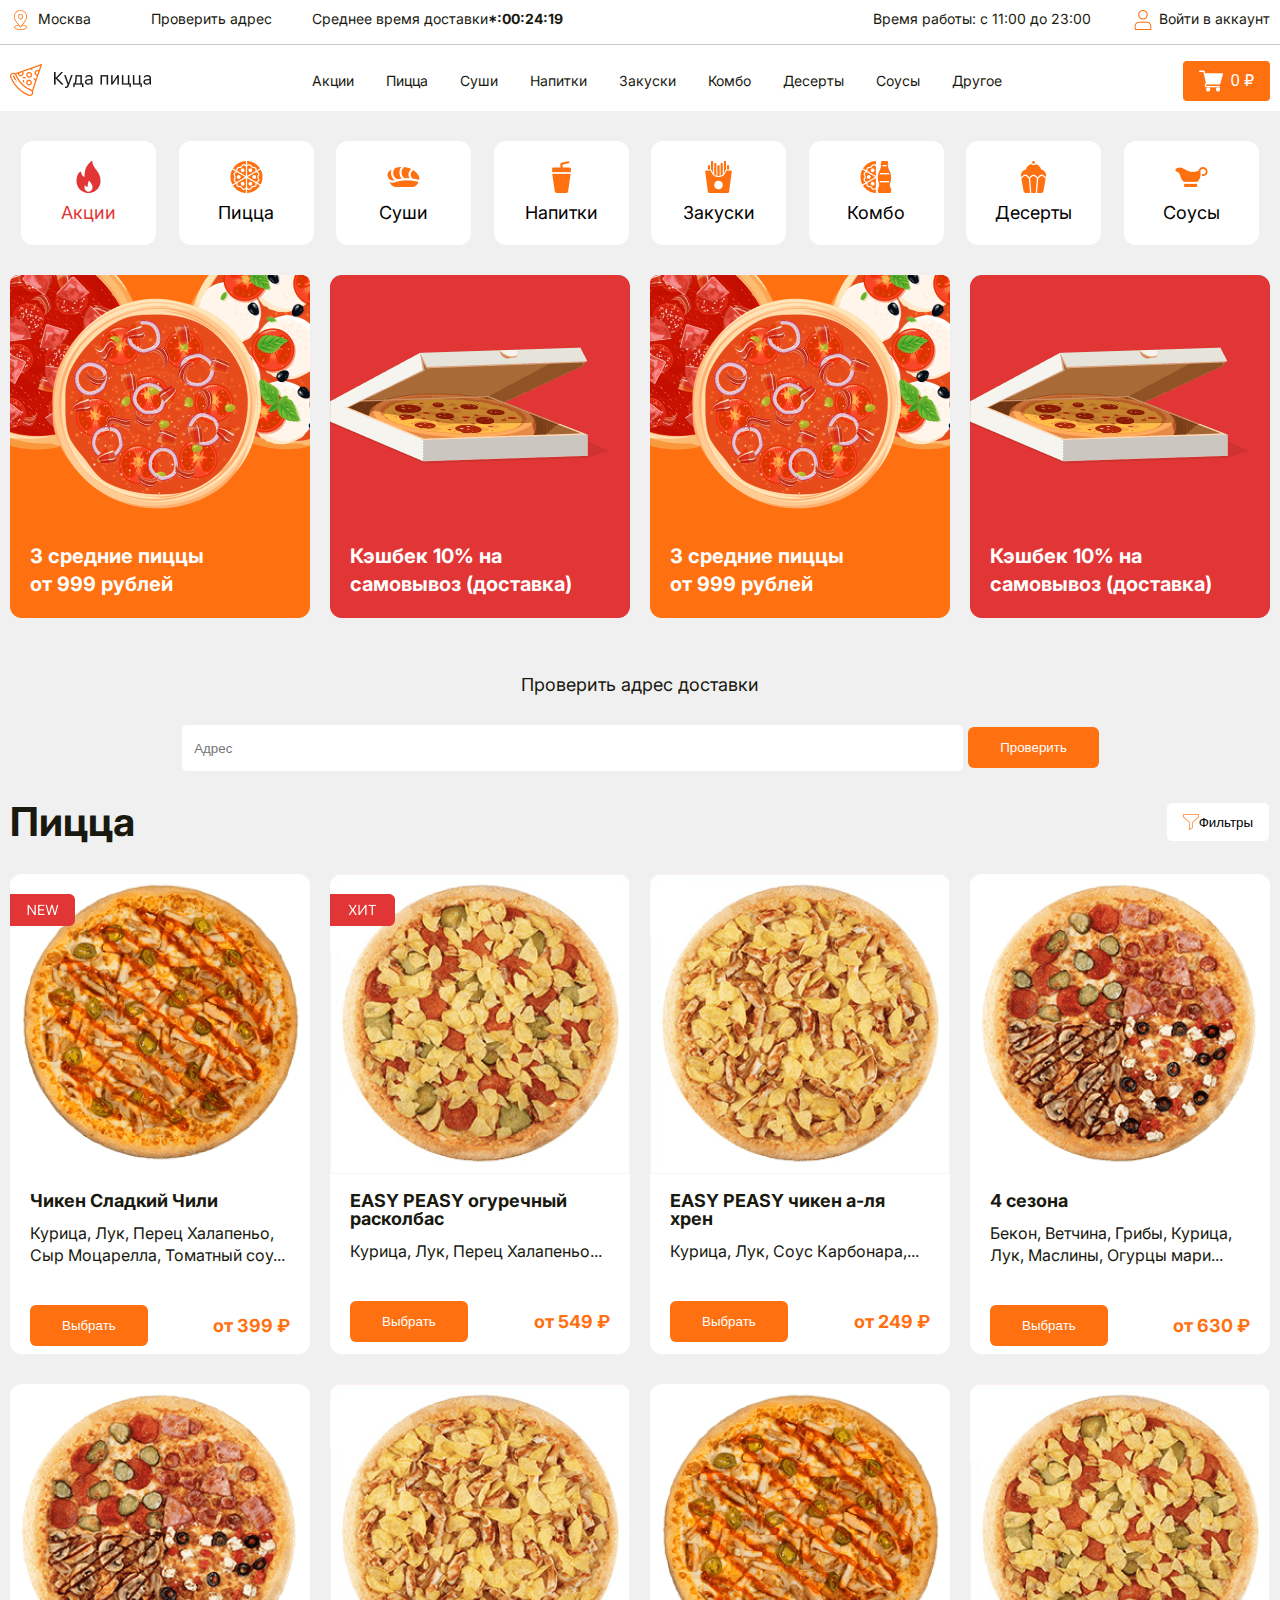
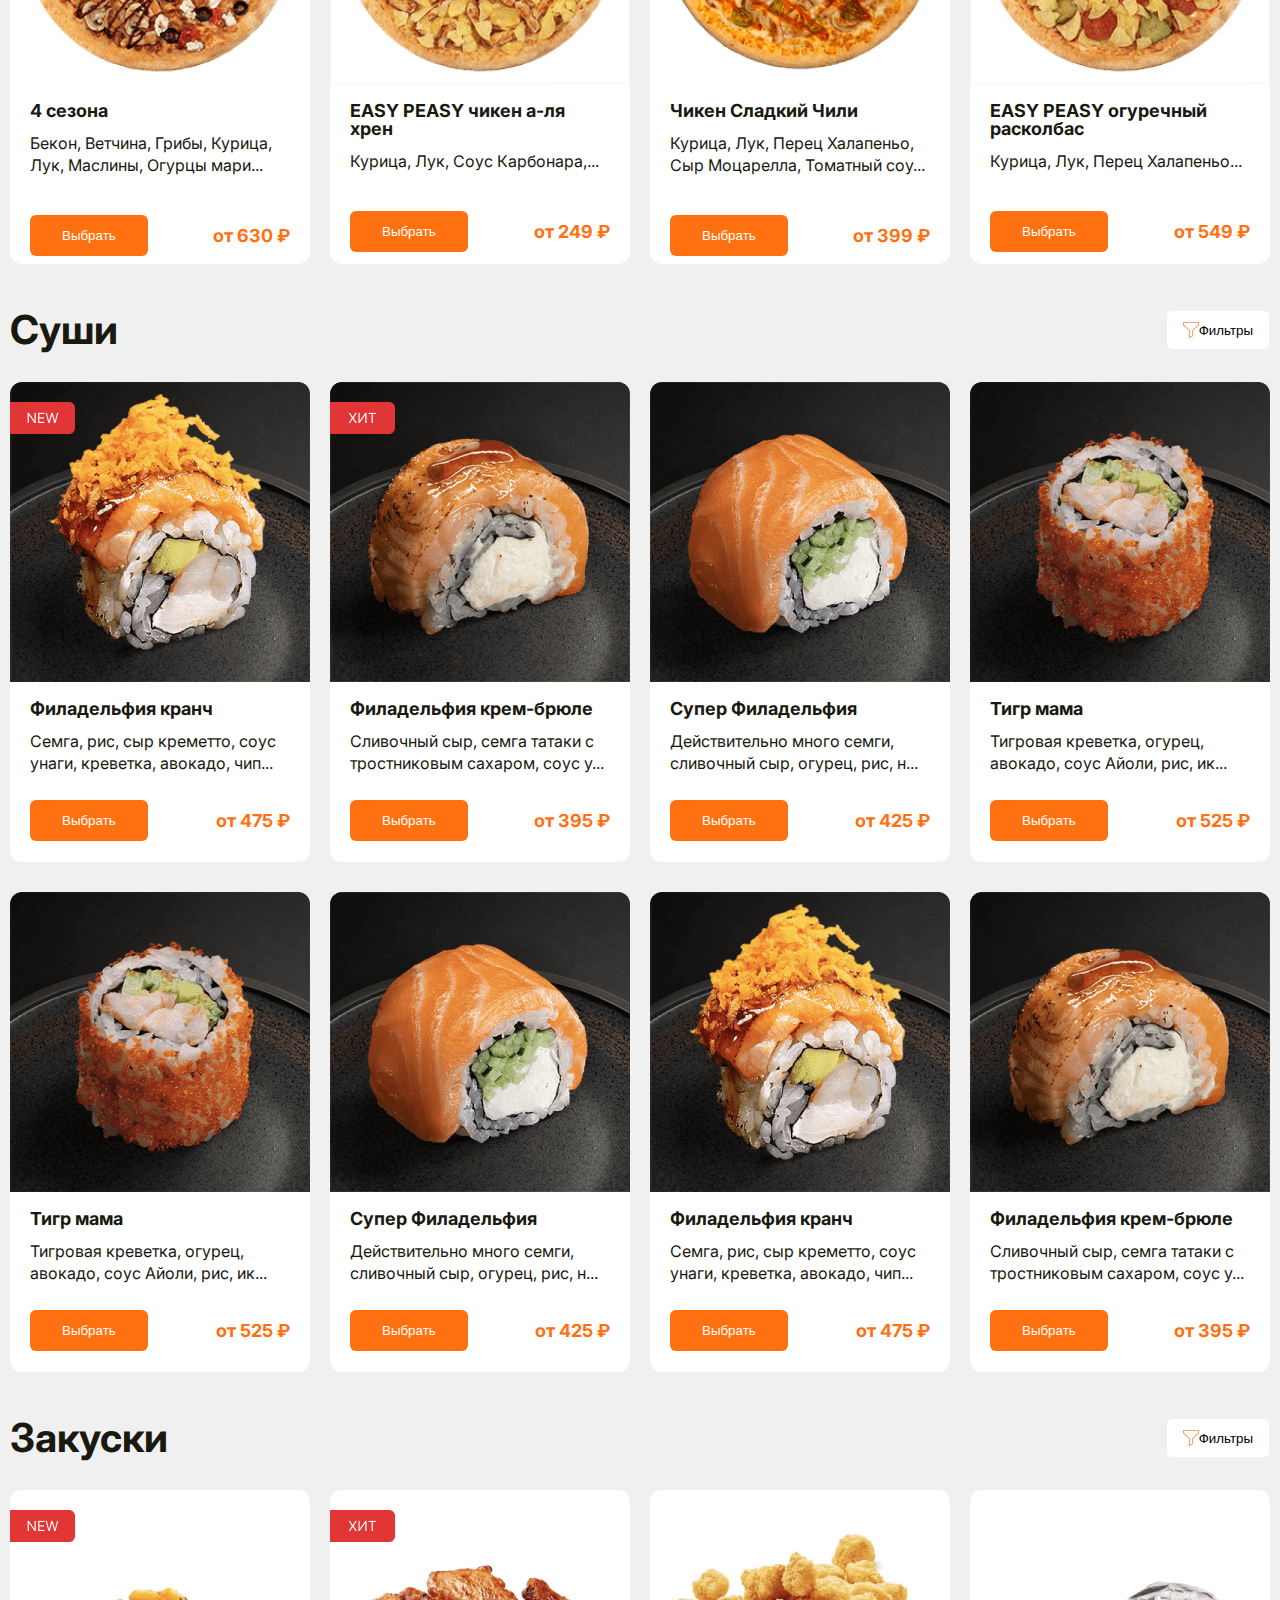
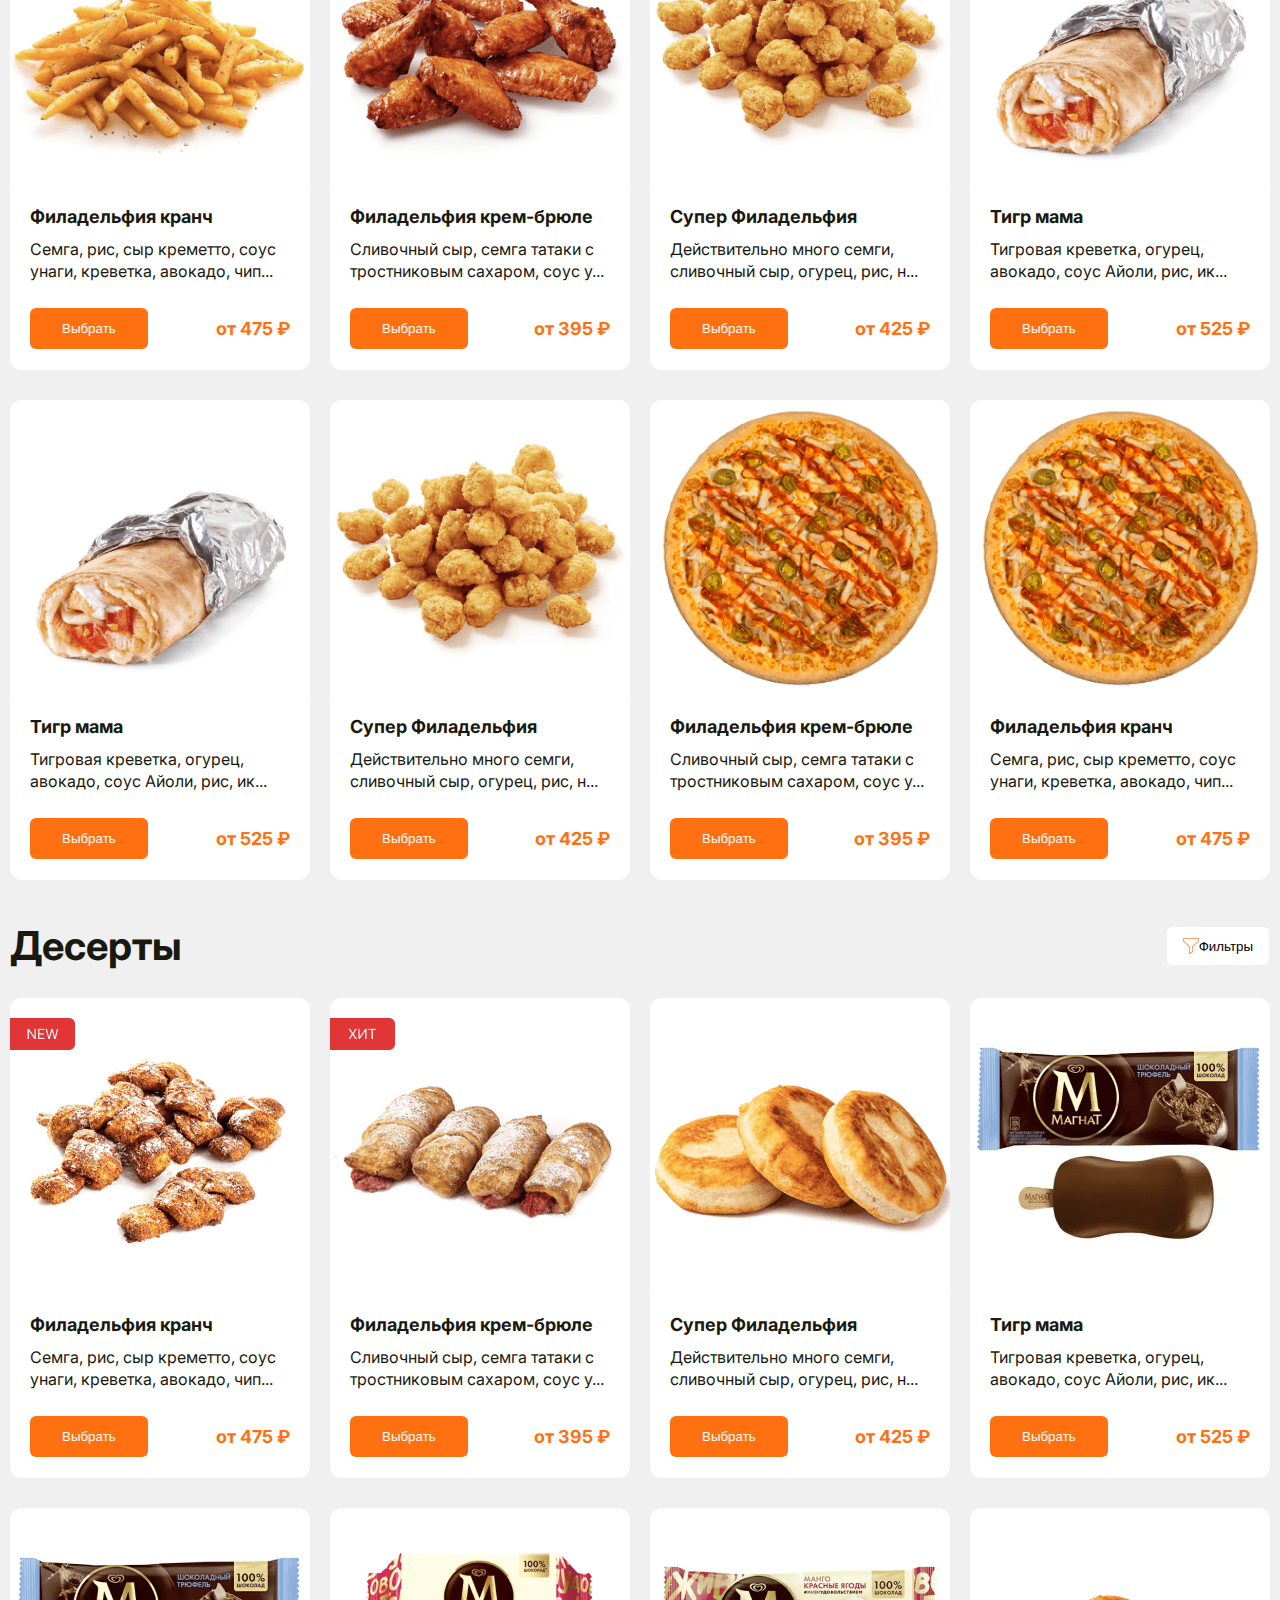
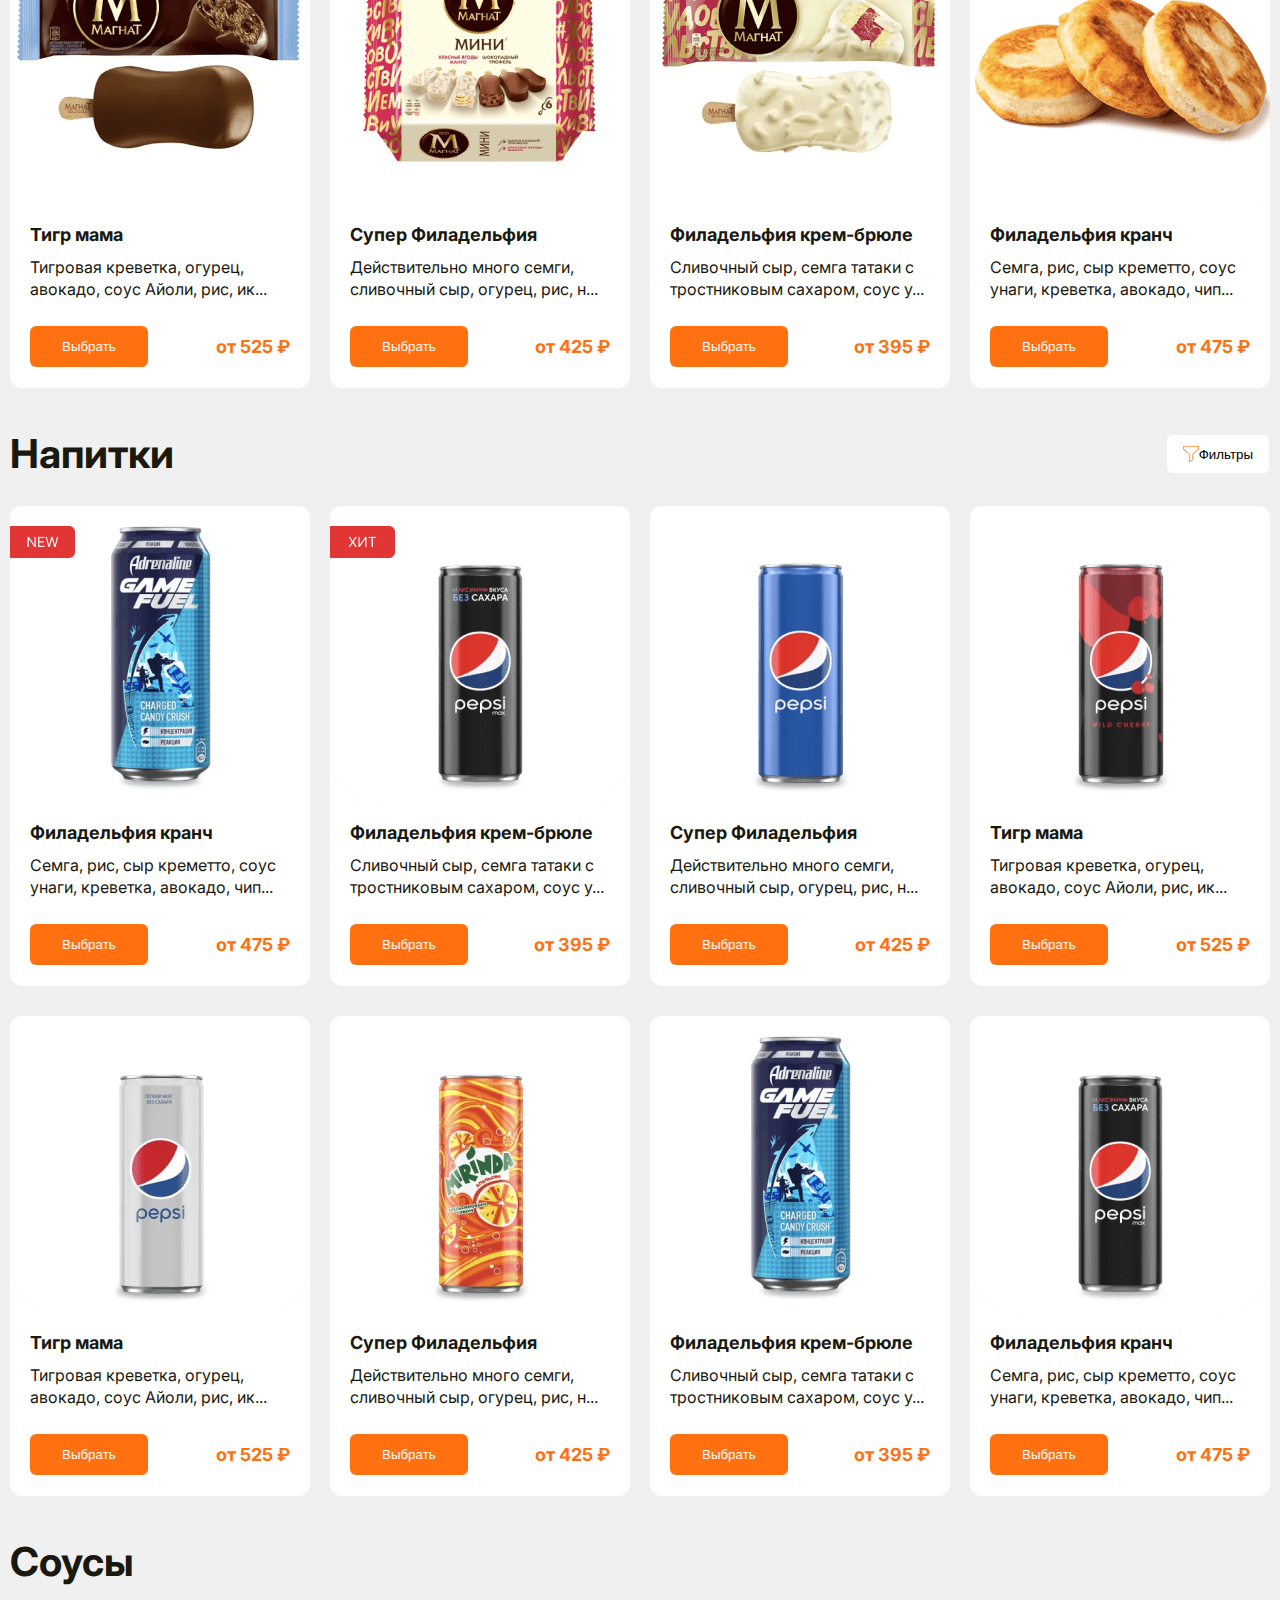
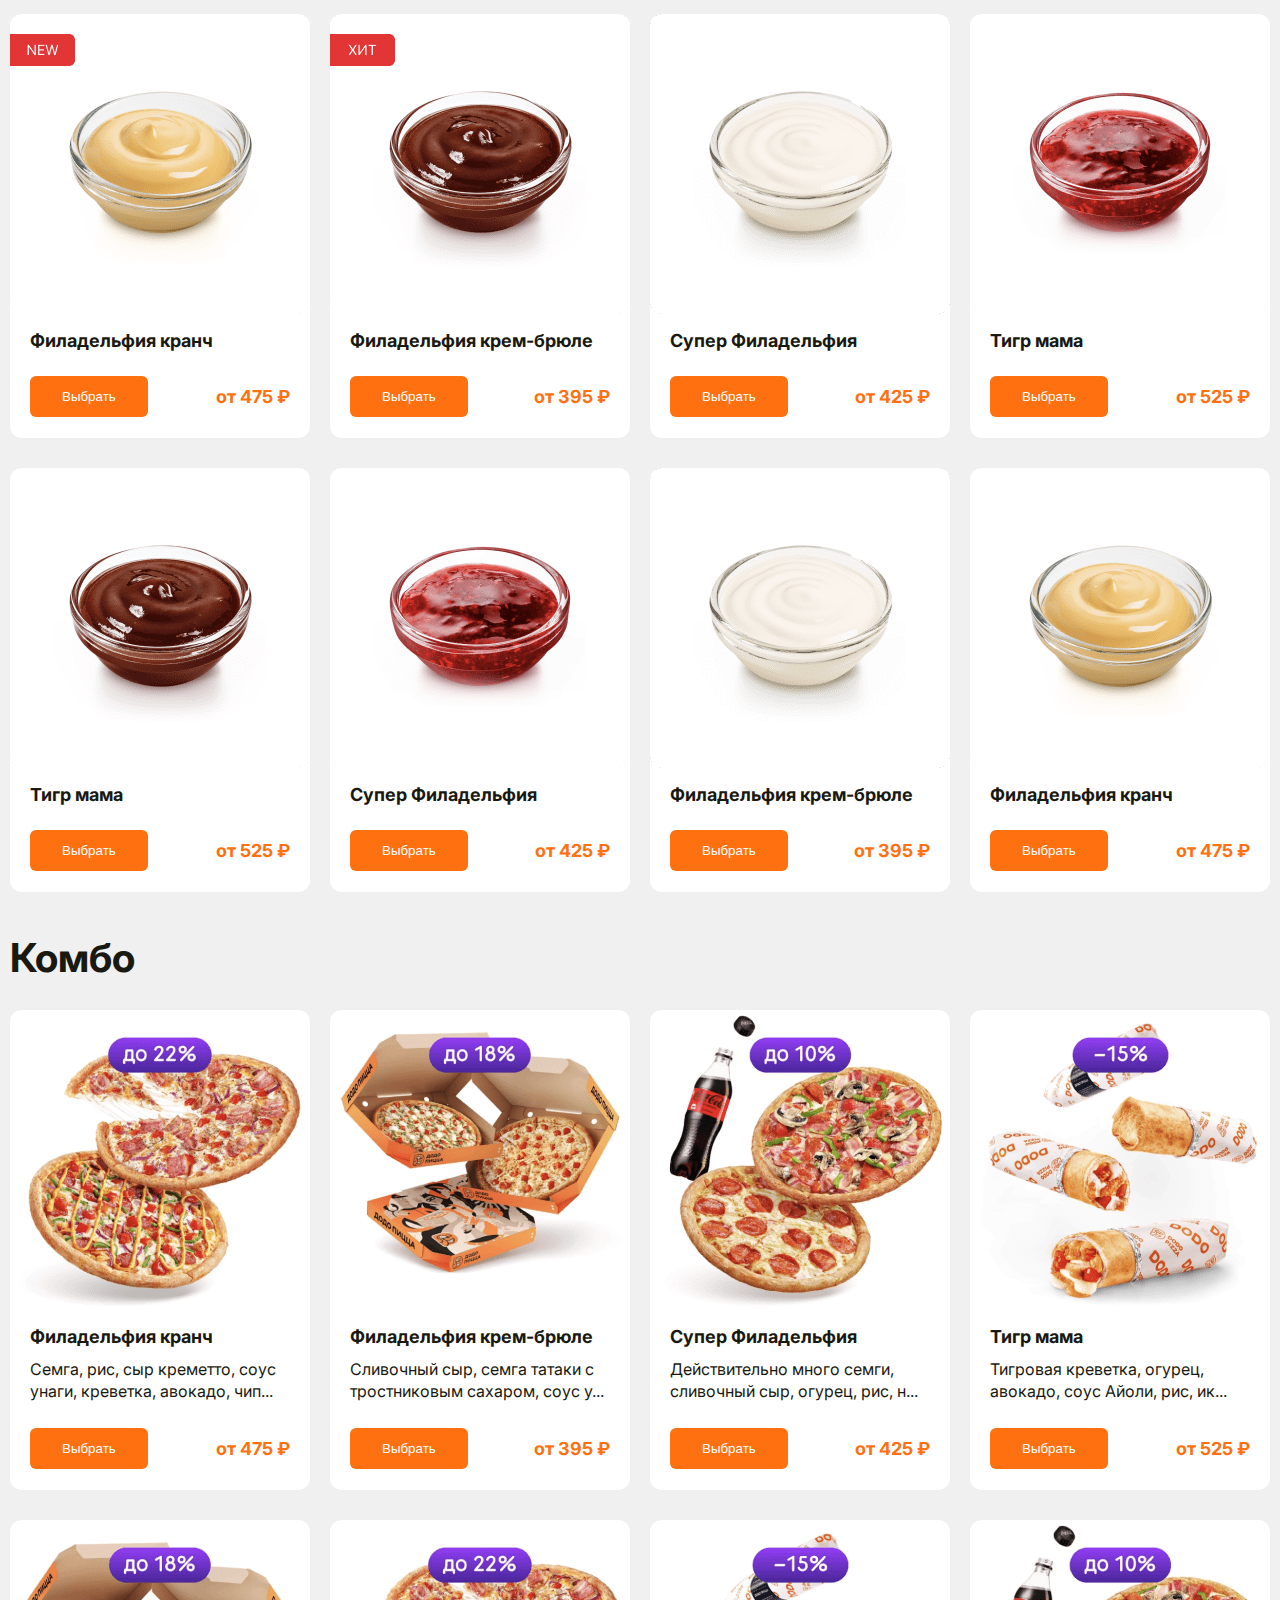
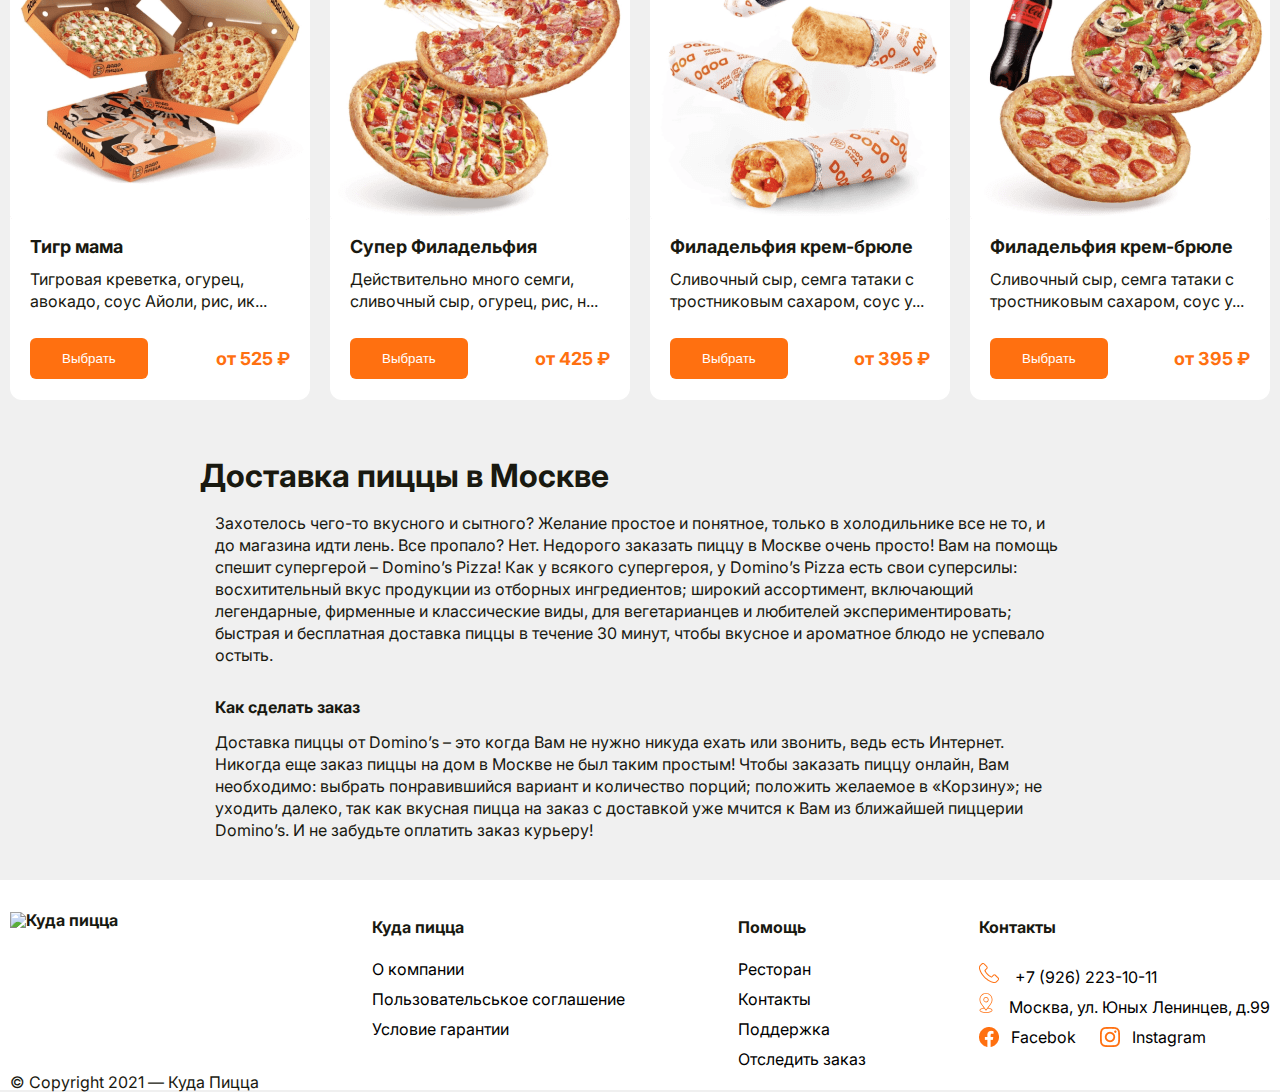
==== commit 287c1da3: "Merge branch 'main' of https://github.com/ZenyaDAR/pizza_shop" ====
--- a/index.html
+++ b/index.html
@@ -8,6 +8,7 @@
         <link rel="stylesheet" href="css/main.css">
         <link rel="stylesheet" href="css/reset.css">
         <link rel="stylesheet" href="css/adaptive.css">
+        <link rel="stylesheet" href="https://cdnjs.cloudflare.com/ajax/libs/animate.css/4.1.1/animate.min.css">
         <link href="https://fonts.googleapis.com/css?family=Inter:100,200,300,regular,500,600,700,800,900" rel="stylesheet" />
 
     </head>
@@ -36,7 +37,32 @@
                             <div class="header__foot-body">                                    
                                 <a href="#hero" class="logo__link">
                                     <img src="img/logo.png" alt="logo img" class="logo__img">
-                                </a>   
+                                </a>
+                                <nav class="menu__foot">
+                                    <ul class="menu__list-foot">
+                                        <li><a href="#" class="header__item">Акции</a></li>
+                                        <li><a href="#" class="header__item">Пицца</a></li>
+                                        <li><a href="#" class="header__item">Суши</a></li>
+                                        <li><a href="#" class="header__item">Напитки</a></li>
+                                        <li><a href="#" class="header__item">Закуски</a></li>
+                                        <li><a href="#" class="header__item">Комбо</a></li>
+                                        <li><a href="#" class="header__item">Десерты</a></li>
+                                        <li><a href="#" class="header__item">Соусы</a></li>
+                                        <li>
+                                            <p class="header__item">Другое</p>
+                                            <ul class="menu__inner animate__animated animate__fadeInUp">
+                                                <li><a href="#" class="menu__inner-item header__item">Акции</a></li>
+                                                <li><a href="#" class="menu__inner-item header__item">О компании</a></li>
+                                                <li><a href="#" class="menu__inner-item header__item">Пользовательское соглашение</a></li>
+                                                <li><a href="#" class="menu__inner-item header__item">Условия гарантии</a></li>
+                                                <li><a href="#" class="menu__inner-item header__item">Ресторан</a></li>
+                                                <li><a href="#" class="menu__inner-item header__item">Контакты</a></li>
+                                                <li><a href="#" class="menu__inner-item header__item">Поддержка</a></li>
+                                                <li><a href="#" class="menu__inner-item header__item">Отследить заказ</a></li>
+                                            </ul>
+                                        </li>
+                                    </ul>
+                                </nav>   
                                 <button type="button" class="header__btn btn"><img src="img/Shopping bag.svg" alt="shop bag"> 0 ₽</button>
                             </div>
                         </div>
@@ -988,5 +1014,7 @@
                 </div>
             </div>
         </footer>
+        <script src="https://code.jquery.com/jquery-3.6.0.min.js" ></script>
+        <script src="js/main.js" ></script>
     </body>
 </html>--- a/css/main.css
+++ b/css/main.css
@@ -1 +1 @@
-button{border:0;cursor:pointer}.btn{background-color:#FF7010;border-radius:4px;border:0;color:#fff;font-weight:400;font-size:16px;line-height:22px}body{background:#F0F0F0;font-family:inter;color:#191910}.container{max-width:1290px;padding:0 10px;margin:0 auto}.header__foot,.header__head{background-color:#fff}.header__head{padding:10px 0}.menu{display:-webkit-box;display:-ms-flexbox;display:flex;-webkit-box-pack:justify;-ms-flex-pack:justify;justify-content:space-between}.header__left,.header__right{display:-webkit-box;display:-ms-flexbox;display:flex;-webkit-box-pack:justify;-ms-flex-pack:justify;justify-content:space-between}.header__fall-item{padding:0 20px 0 28px;display:inline;position:relative;cursor:pointer}.header__fall-item:before{content:"";position:absolute;left:0;top:0;width:13px;height:20px;margin-left:3.5px;background:url("../img/address.svg") no-repeat center}.header__fall-item:after{content:"";position:absolute;right:0;top:23%;width:12px;height:12px;background:url("../img/Arrow down.svg") no-repeat center}.header__left li+li{margin-left:40px}.header__item{font-size:14px;line-height:18px;font-weight:400;color:#191910;-webkit-transition:0.3s;transition:0.3s}.header__item span{font-weight:700}.header__item:hover{color:#FF7010}.header__right li+li{margin-left:40px}.header__acc-item{padding-left:28px;position:relative}.header__acc-item:before{content:"";position:absolute;left:0;top:0;width:20px;height:20px;margin-left:2px;background:url("../img/Account.svg") no-repeat center}.header__foot-body{display:-webkit-box;display:-ms-flexbox;display:flex;-webkit-box-pack:justify;-ms-flex-pack:justify;justify-content:space-between;-webkit-box-align:center;-ms-flex-align:center;align-items:center}.header__btn{padding:8px 16px;display:-webkit-box;display:-ms-flexbox;display:flex;-webkit-box-align:center;-ms-flex-align:center;align-items:center;-webkit-transition:0.3s;transition:0.3s}.header__btn img{padding-right:8px}.header__btn:hover{background-color:#FF6600;-webkit-box-shadow:0 0 15px #FF7010;box-shadow:0 0 15px #FF7010}.nav_fill{display:-webkit-box;display:-ms-flexbox;display:flex;-ms-flex-pack:distribute;justify-content:space-around;margin-top:30px}.nav_fill .block{width:135px;height:104px;border-radius:12px;font-size:18px;display:-webkit-box;display:-ms-flexbox;display:flex;-webkit-box-orient:vertical;-webkit-box-direction:normal;-ms-flex-direction:column;flex-direction:column;text-align:center;background:#ffff;cursor:pointer}.nav_fill .block1{color:#E23535}.nav_fill .block img{margin-top:20px;margin-bottom:8px}.hero_category .container{margin-top:30px;display:-webkit-box;display:-ms-flexbox;display:flex;-webkit-box-pack:justify;-ms-flex-pack:justify;justify-content:space-between}.hero_category .container .blocks{width:300px;height:343px;cursor:pointer}.hero_category .container .blocks .text{margin:267px 20px 40px 20px;max-width:190px;line-height:28px;font-size:20px;color:#fff}.hero_category .container .blocks .text2{max-width:240px}.hero_category .container .blocks .text4{max-width:240px}.block3,.hero_category .container .block1{background:url(../img/Group_737.png)}.block4,.hero_category .container .block2{background:url(../img/Group_738.png)}.hero_adress{display:-webkit-box;display:-ms-flexbox;display:flex;-webkit-box-pack:center;-ms-flex-pack:center;justify-content:center;margin-top:58px;text-align:center;-webkit-box-align:center;-ms-flex-align:center;align-items:center}.hero_adress .text{font-size:18px;margin-bottom:30px}.hero_adress_input input{width:783px;height:48px;border-radius:6px;border:1px solid #F0F0F0;padding-left:12px}.hero_adress_input button{padding:13px 32px;background:#FF7010;border:none;border-radius:6px;color:#fff;-webkit-transition:0.3s;transition:0.3s}.hero_adress_input button:hover{background-color:#FF6600;-webkit-box-shadow:0 0 15px #FF7010;box-shadow:0 0 15px #FF7010}.tovars_pizza{margin-top:30px}.pizza_header{display:-webkit-box;display:-ms-flexbox;display:flex;-webkit-box-pack:justify;-ms-flex-pack:justify;justify-content:space-between}.pizza_header,.susi_header h2{font-size:40px}.pizza_header button{display:-webkit-box;display:-ms-flexbox;display:flex;-webkit-box-align:center;-ms-flex-align:center;align-items:center;border:1px solid #F0F0F0;border-radius:6px;padding:9px 16px;background:#FFFF}.pizza_cards{display:-webkit-box;display:-ms-flexbox;display:flex;-webkit-box-pack:justify;-ms-flex-pack:justify;justify-content:space-between;-ms-flex-wrap:wrap;flex-wrap:wrap;margin-top:32px}.block{width:300px;height:480px;border-radius:12px;background:#FFFF}.pizza_tovars img[src="img/lable.png"]{position:absolute;margin-top:20px}.pizza_tovars img[src="img/lable2.png"]{position:absolute;margin-top:20px}.pizza_tovars .text{padding:0px 20px;margin-top:16px}.pizza_tovars .text h3{font-size:18px}.pizza_tovars .text p{margin-top:12px;font-size:16px;line-height:22px}.pizza_btn{margin-top:39px;margin-bottom:13px;display:-webkit-box;display:-ms-flexbox;display:flex;-webkit-box-pack:justify;-ms-flex-pack:justify;justify-content:space-between;-webkit-box-align:center;-ms-flex-align:center;align-items:center}.pizza_btn button{padding:13px 32px;background:#FF7010;border-radius:6px;border:none;color:white;-webkit-transition:0.3s;transition:0.3s}.pizza_btn button:hover{background-color:#FF6600;-webkit-box-shadow:0 0 15px #FF7010;box-shadow:0 0 15px #FF7010}.pizza_btn h3{font-size:18px;color:#FF7010}.popup{display:none;position:fixed;height:100%;width:100%;top:0;left:0;z-index:2;-webkit-backdrop-filter:blur(32px);backdrop-filter:blur(32px);background:rgba(25,25,25,0.4)}.popup_body{margin-top:17px;margin-left:auto;margin-right:auto;background:white;max-height:623px;width:990px;border-radius:24px}.popup_content{display:-webkit-box;display:-ms-flexbox;display:flex;padding-top:32px;padding-bottom:20px;padding-right:20px}.popup_photo_content{padding-top:15px;padding-left:15px;padding-bottom:95px}.popup_photo_content img{width:450px;height:450px}.content_1_title{display:-webkit-box;display:-ms-flexbox;display:flex;-webkit-box-align:center;-ms-flex-align:center;align-items:center}.content_1_title img{height:24px;width:24px;margin-right:8px}.content_1_container_fill{display:-webkit-box;display:-ms-flexbox;display:flex;margin-bottom:20px;text-align:center}.content_1_container_fill h3{font-weight:400}.container_fill_2 h3{color:#A5A5A5}.container_content{width:110px;height:105px;background:#F0F0F0;border-radius:12px;margin:10px;margin-left:5;margin-right:10px;margin-top:16px}.container_content img{height:40px;width:40px;padding-top:calc(50% - 20px)}.conent_2_type{display:-webkit-box;display:-ms-flexbox;display:flex}.type{font-family:inter;background:none;padding:13px 90px;border:#d4d4d4 1px solid;border-radius:6px}.type.active{background:#FF7010;color:white}.type_2{background:none;padding:10px 56px;margin-top:16px;margin-right:21px;border:#d4d4d4 1px solid;border-radius:6px}.type_2.active{background:#FF7010;color:white}.content_3_add h2{margin-top:15px}.container_add{display:-webkit-box;display:-ms-flexbox;display:flex;text-align:center;margin-bottom:37px}.container_add h3{text-align:center;font-weight:400;margin-bottom:4px}.container_add p{color:#FF7010}.container_add .container_fill_2 h3{color:#000}.marg{margin-top:30px}.susi{margin-top:46px}.susi_header{display:-webkit-box;display:-ms-flexbox;display:flex;-webkit-box-pack:justify;-ms-flex-pack:justify;justify-content:space-between}.susi_header button{display:-webkit-box;display:-ms-flexbox;display:flex;-webkit-box-align:center;-ms-flex-align:center;align-items:center;border:1px solid #F0F0F0;border-radius:6px;padding:9px 16px;background:#FFFF}.susi_cards{display:-webkit-box;display:-ms-flexbox;display:flex;-webkit-box-pack:justify;-ms-flex-pack:justify;justify-content:space-between;-ms-flex-wrap:wrap;flex-wrap:wrap;margin-top:32px}.susi_tovars img[src="img/lable.png"]{position:absolute;margin-top:20px}.susi_tovars img[src="img/lable2.png"]{position:absolute;margin-top:20px}.susi_tovars .text{padding:0px 20px;margin-top:16px}.susi_tovars .text h3{font-size:18px}.susi_tovars .text p{margin-top:12px;font-size:16px;line-height:22px}.susi_btn{margin-top:26px;margin-bottom:13px;display:-webkit-box;display:-ms-flexbox;display:flex;-webkit-box-pack:justify;-ms-flex-pack:justify;justify-content:space-between;-webkit-box-align:center;-ms-flex-align:center;align-items:center}.susi_btn button{padding:13px 32px;background:#FF7010;border-radius:6px;border:none;color:white;-webkit-transition:0.3s;transition:0.3s}.susi_btn button:hover{background-color:#FF6600;-webkit-box-shadow:0 0 15px #FF7010;box-shadow:0 0 15px #FF7010}.susi_btn h3{font-size:18px;color:#FF7010}.snacs{margin-top:46px}.snacs_header{display:-webkit-box;display:-ms-flexbox;display:flex;-webkit-box-pack:justify;-ms-flex-pack:justify;justify-content:space-between}.snacs_header h2{font-size:40px}.snacs_header button{display:-webkit-box;display:-ms-flexbox;display:flex;-webkit-box-align:center;-ms-flex-align:center;align-items:center;border:1px solid #F0F0F0;border-radius:6px;padding:9px 16px;background:#FFFF}.snacs_cards{display:-webkit-box;display:-ms-flexbox;display:flex;-webkit-box-pack:justify;-ms-flex-pack:justify;justify-content:space-between;-ms-flex-wrap:wrap;flex-wrap:wrap;margin-top:32px}.snacs_tovars img[src="img/lable.png"]{position:absolute;margin-top:20px}.snacs_tovars img[src="img/lable2.png"]{position:absolute;margin-top:20px}.snacs_tovars .text{padding:0px 20px;margin-top:16px}.snacs_tovars .text h3{font-size:18px}.snacs_tovars .text p{margin-top:12px;font-size:16px;line-height:22px}.snacs_btn{margin-top:26px;margin-bottom:13px;display:-webkit-box;display:-ms-flexbox;display:flex;-webkit-box-pack:justify;-ms-flex-pack:justify;justify-content:space-between;-webkit-box-align:center;-ms-flex-align:center;align-items:center}.snacs_btn button{padding:13px 32px;background:#FF7010;border-radius:6px;border:none;color:white;-webkit-transition:0.3s;transition:0.3s}.snacs_btn button:hover{background-color:#FF6600;-webkit-box-shadow:0 0 15px #FF7010;box-shadow:0 0 15px #FF7010}.snacs_btn h3{font-size:18px;color:#FF7010}.deserts{margin-top:46px}.deserts_header{display:-webkit-box;display:-ms-flexbox;display:flex;-webkit-box-pack:justify;-ms-flex-pack:justify;justify-content:space-between}.deserts_header h2{font-size:40px}.deserts_header button{display:-webkit-box;display:-ms-flexbox;display:flex;-webkit-box-align:center;-ms-flex-align:center;align-items:center;border:1px solid #F0F0F0;border-radius:6px;padding:9px 16px;background:#FFFF}.deserts_cards{display:-webkit-box;display:-ms-flexbox;display:flex;-webkit-box-pack:justify;-ms-flex-pack:justify;justify-content:space-between;-ms-flex-wrap:wrap;flex-wrap:wrap;margin-top:32px}.deserts_tovars img[src="img/lable.png"]{position:absolute;margin-top:20px}.deserts_tovars img[src="img/lable2.png"]{position:absolute;margin-top:20px}.deserts_tovars .text{padding:0px 20px;margin-top:16px}.deserts_tovars .text h3{font-size:18px}.deserts_tovars .text p{margin-top:12px;font-size:16px;line-height:22px}.deserts_btn{margin-top:26px;margin-bottom:13px;display:-webkit-box;display:-ms-flexbox;display:flex;-webkit-box-pack:justify;-ms-flex-pack:justify;justify-content:space-between;-webkit-box-align:center;-ms-flex-align:center;align-items:center}.deserts_btn button{padding:13px 32px;background:#FF7010;border-radius:6px;border:none;color:white;-webkit-transition:0.3s;transition:0.3s}.deserts_btn button:hover{background-color:#FF6600;-webkit-box-shadow:0 0 15px #FF7010;box-shadow:0 0 15px #FF7010}.deserts_btn h3{font-size:18px;color:#FF7010}.drink{margin-top:46px}.drink_header{display:-webkit-box;display:-ms-flexbox;display:flex;-webkit-box-pack:justify;-ms-flex-pack:justify;justify-content:space-between}.drink_header h2{font-size:40px}.drink_header button{display:-webkit-box;display:-ms-flexbox;display:flex;-webkit-box-align:center;-ms-flex-align:center;align-items:center;border:1px solid #F0F0F0;border-radius:6px;padding:9px 16px;background:#FFFF}.drink_cards{display:-webkit-box;display:-ms-flexbox;display:flex;-webkit-box-pack:justify;-ms-flex-pack:justify;justify-content:space-between;-ms-flex-wrap:wrap;flex-wrap:wrap;margin-top:32px}.drink_tovars img[src="img/lable.png"]{position:absolute;margin-top:20px}.drink_tovars img[src="img/lable2.png"]{position:absolute;margin-top:20px}.drink_tovars .text{padding:0px 20px;margin-top:16px}.drink_tovars .text h3{font-size:18px}.drink_tovars .text p{margin-top:12px;font-size:16px;line-height:22px}.drink_btn{margin-top:26px;margin-bottom:13px;display:-webkit-box;display:-ms-flexbox;display:flex;-webkit-box-pack:justify;-ms-flex-pack:justify;justify-content:space-between;-webkit-box-align:center;-ms-flex-align:center;align-items:center}.drink_btn button{padding:13px 32px;background:#FF7010;border-radius:6px;border:none;color:white;-webkit-transition:0.3s;transition:0.3s}.drink_btn button:hover{background-color:#FF6600;-webkit-box-shadow:0 0 15px #FF7010;box-shadow:0 0 15px #FF7010}.drink_btn h3{font-size:18px;color:#FF7010}.block_mini{width:300px;height:424px;border-radius:12px;background:#FFFF}.souse{margin-top:46px}.souse_header h2{font-size:40px}.souse_cards{display:-webkit-box;display:-ms-flexbox;display:flex;-webkit-box-pack:justify;-ms-flex-pack:justify;justify-content:space-between;-ms-flex-wrap:wrap;flex-wrap:wrap;margin-top:32px}.souse_tovars img[src="img/lable.png"]{position:absolute;margin-top:20px}.souse_tovars img[src="img/lable2.png"]{position:absolute;margin-top:20px}.souse_tovars .text{padding:0px 20px;margin-top:16px}.souse_tovars .text h3{font-size:18px}.souse_btn{margin-top:26px;margin-bottom:13px;display:-webkit-box;display:-ms-flexbox;display:flex;-webkit-box-pack:justify;-ms-flex-pack:justify;justify-content:space-between;-webkit-box-align:center;-ms-flex-align:center;align-items:center}.souse_btn button{padding:13px 32px;background:#FF7010;border-radius:6px;border:none;color:white;-webkit-transition:0.3s;transition:0.3s}.souse_btn button:hover{background-color:#FF6600;-webkit-box-shadow:0 0 15px #FF7010;box-shadow:0 0 15px #FF7010}.souse_btn h3{font-size:18px;color:#FF7010}.combo{margin-top:46px}.combo_header{display:-webkit-box;display:-ms-flexbox;display:flex;-webkit-box-pack:justify;-ms-flex-pack:justify;justify-content:space-between}.combo_header h2{font-size:40px}.combo_header button{display:-webkit-box;display:-ms-flexbox;display:flex;-webkit-box-align:center;-ms-flex-align:center;align-items:center;border:1px solid #F0F0F0;border-radius:6px;padding:9px 16px;background:#FFFF}.combo_cards{display:-webkit-box;display:-ms-flexbox;display:flex;-webkit-box-pack:justify;-ms-flex-pack:justify;justify-content:space-between;-ms-flex-wrap:wrap;flex-wrap:wrap;margin-top:32px}.combo_tovars .text{padding:0px 20px;margin-top:16px}.combo_tovars .text h3{font-size:18px}.combo_tovars .text p{margin-top:12px;font-size:16px;line-height:22px}.combo_btn{margin-top:26px;margin-bottom:13px;display:-webkit-box;display:-ms-flexbox;display:flex;-webkit-box-pack:justify;-ms-flex-pack:justify;justify-content:space-between;-webkit-box-align:center;-ms-flex-align:center;align-items:center}.combo_btn button{padding:13px 32px;background:#FF7010;border-radius:6px;border:none;color:white;-webkit-transition:0.3s;transition:0.3s}.combo_btn button:hover{background-color:#FF6600;-webkit-box-shadow:0 0 15px #FF7010;box-shadow:0 0 15px #FF7010}.combo_btn h3{font-size:18px;color:#FF7010}.about .text h2{font-size:32px;margin-top:60px;margin-bottom:20px;margin-left:190px}.about .text h3,.aboutp{font-size:16px;line-height:22px}.about .text h3{margin-top:30px;margin-bottom:13px}.blocs{width:850px;height:308px;margin:0 auto}.footer .footer_content{margin-top:60px;display:-webkit-box;display:-ms-flexbox;display:flex;-webkit-box-pack:justify;-ms-flex-pack:justify;justify-content:space-between;padding-top:32px}.footer{background:#fff}.logo_footer p{margin-top:146px}.logo_footer>.logo{display:-webkit-box;display:-ms-flexbox;display:flex;-webkit-box-align:center;-ms-flex-align:center;align-items:center}.about_footer{line-height:30px}.about_footer h2{margin-bottom:12px}.help_footer{line-height:30px}.help_footer h2{margin-bottom:12px}.contacts{max-width:299px;line-height:30px}.contacts h2{margin-bottom:20px}.contact_fb,.contact_ig{display:-webkit-box;display:-ms-flexbox;display:flex;-webkit-box-align:center;-ms-flex-align:center;align-items:center}.contact_fb p,.contact_ig p{margin-right:24px}.contact_fb img,.contact_ig img{width:20px;height:20px}.conttt{display:-webkit-box;display:-ms-flexbox;display:flex}.contacts img{margin-right:12px}+*,:after,:before{-webkit-box-sizing:border-box;box-sizing:border-box}button{border:0;cursor:pointer}.btn{background-color:#FF7010;border-radius:4px;border:0;color:#fff;font-weight:400;font-size:16px;line-height:22px}.header__foot.active{position:fixed;top:0;padding:12px 0}body{background:#F0F0F0;font-family:inter;color:#191910}.container{max-width:1290px;padding:0 10px;margin:0 auto}.header__foot,.header__head{background-color:#fff;width:100%}.header__foot{z-index:2}.header__head{padding:10px 0}.menu{display:-webkit-box;display:-ms-flexbox;display:flex;-webkit-box-pack:justify;-ms-flex-pack:justify;justify-content:space-between}.header__left,.header__right{display:-webkit-box;display:-ms-flexbox;display:flex;-webkit-box-pack:justify;-ms-flex-pack:justify;justify-content:space-between}.header__fall-item{padding:0 20px 0 28px;display:inline;position:relative;cursor:pointer}.header__fall-item:before{content:"";position:absolute;left:0;top:0;width:13px;height:20px;margin-left:3.5px;background:url("../img/address.svg") no-repeat center}.header__fall-item:after{content:"";position:absolute;right:0;top:23%;width:12px;height:12px;background:url("../img/Arrow down.svg") no-repeat center}.header__left li+li{margin-left:40px}.header__item{font-size:14px;line-height:18px;font-weight:400;color:#191910;-webkit-transition:0.3s;transition:0.3s}.header__item span{font-weight:700}.header__item:hover{color:#FF7010}.header__right li+li{margin-left:40px}.header__acc-item{padding-left:28px;position:relative}.header__acc-item:before{content:"";position:absolute;left:0;top:0;width:20px;height:20px;margin-left:2px;background:url("../img/Account.svg") no-repeat center}.header__foot-body{display:-webkit-box;display:-ms-flexbox;display:flex;-webkit-box-pack:justify;-ms-flex-pack:justify;justify-content:space-between;-webkit-box-align:center;-ms-flex-align:center;align-items:center}.header__btn{padding:8px 16px;display:-webkit-box;display:-ms-flexbox;display:flex;-webkit-box-align:center;-ms-flex-align:center;align-items:center;-webkit-transition:0.3s;transition:0.3s}.header__btn img{padding-right:8px}.header__btn:hover{background-color:#FF6600;-webkit-box-shadow:0 0 15px #FF7010;box-shadow:0 0 15px #FF7010}.menu__list-foot{display:-webkit-box;display:-ms-flexbox;display:flex;-webkit-box-pack:justify;-ms-flex-pack:justify;justify-content:space-between;-webkit-box-align:center;-ms-flex-align:center;align-items:center}.menu__list-foot>li+li{margin-left:32px}.menu__list-foot>li:last-child{cursor:pointer;position:relative;padding-right:20px}.menu__list-foot>li:last-child:after{content:"";position:absolute;right:0;top:23%;width:12px;height:12px;background:url("../img/Arrow down.svg") no-repeat center}.menu__list-foot>li:last-child p{-webkit-user-select:none;-moz-user-select:none;-ms-user-select:none;user-select:none}.menu__inner{display:none;position:absolute;left:-150%;margin-top:31px;background-color:#fff;border:1px solid #F0F0F0;-webkit-box-shadow:0px 2px 8px rgba(25,25,25,0.1);box-shadow:0px 2px 8px rgba(25,25,25,0.1);border-radius:12px;width:265px;height:304px;padding:26px 20px}.menu__inner>li+li{margin-top:16px}.menu__inner:before{content:"";position:absolute;width:16px;height:8px;border-bottom:8px solid #fff;border-left:8px solid transparent;border-right:8px solid transparent;top:-2.5%;left:50%;right:50%;-webkit-transform:translate(-50%);transform:translate(-50%)}.nav_fill{display:-webkit-box;display:-ms-flexbox;display:flex;-ms-flex-pack:distribute;justify-content:space-around;margin-top:30px}.nav_fill .block{width:135px;height:104px;border-radius:12px;font-size:18px;display:-webkit-box;display:-ms-flexbox;display:flex;-webkit-box-orient:vertical;-webkit-box-direction:normal;-ms-flex-direction:column;flex-direction:column;text-align:center;background:#ffff;cursor:pointer}.nav_fill .block1{color:#E23535}.nav_fill .block img{margin-top:20px;margin-bottom:8px}.hero_category .container{margin-top:30px;display:-webkit-box;display:-ms-flexbox;display:flex;-webkit-box-pack:justify;-ms-flex-pack:justify;justify-content:space-between}.hero_category .container .blocks{width:300px;height:343px;cursor:pointer}.hero_category .container .blocks .text{margin:267px 20px 40px 20px;max-width:190px;line-height:28px;font-size:20px;color:#fff}.hero_category .container .blocks .text2{max-width:240px}.hero_category .container .blocks .text4{max-width:240px}.block3,.hero_category .container .block1{background:url(../img/Group_737.png)}.block4,.hero_category .container .block2{background:url(../img/Group_738.png)}.hero_adress{display:-webkit-box;display:-ms-flexbox;display:flex;-webkit-box-pack:center;-ms-flex-pack:center;justify-content:center;margin-top:58px;text-align:center;-webkit-box-align:center;-ms-flex-align:center;align-items:center}.hero_adress .text{font-size:18px;margin-bottom:30px}.hero_adress_input input{width:783px;height:48px;border-radius:6px;border:1px solid #F0F0F0;padding-left:12px}.hero_adress_input button{padding:13px 32px;background:#FF7010;border:none;border-radius:6px;color:#fff;-webkit-transition:0.3s;transition:0.3s}.hero_adress_input button:hover{background-color:#FF6600;-webkit-box-shadow:0 0 15px #FF7010;box-shadow:0 0 15px #FF7010}.tovars_pizza{margin-top:30px}.pizza_header{display:-webkit-box;display:-ms-flexbox;display:flex;-webkit-box-pack:justify;-ms-flex-pack:justify;justify-content:space-between}.pizza_header,.susi_header h2{font-size:40px}.pizza_header button{display:-webkit-box;display:-ms-flexbox;display:flex;-webkit-box-align:center;-ms-flex-align:center;align-items:center;border:1px solid #F0F0F0;border-radius:6px;padding:9px 16px;background:#FFFF}.pizza_cards{display:-webkit-box;display:-ms-flexbox;display:flex;-webkit-box-pack:justify;-ms-flex-pack:justify;justify-content:space-between;-ms-flex-wrap:wrap;flex-wrap:wrap;margin-top:32px}.block{width:300px;height:480px;border-radius:12px;background:#FFFF}.pizza_tovars img[src="img/lable.png"]{position:absolute;margin-top:20px}.pizza_tovars img[src="img/lable2.png"]{position:absolute;margin-top:20px}.pizza_tovars .text{padding:0px 20px;margin-top:16px}.pizza_tovars .text h3{font-size:18px}.pizza_tovars .text p{margin-top:12px;font-size:16px;line-height:22px}.pizza_btn{margin-top:39px;margin-bottom:13px;display:-webkit-box;display:-ms-flexbox;display:flex;-webkit-box-pack:justify;-ms-flex-pack:justify;justify-content:space-between;-webkit-box-align:center;-ms-flex-align:center;align-items:center}.pizza_btn button{padding:13px 32px;background:#FF7010;border-radius:6px;border:none;color:white;-webkit-transition:0.3s;transition:0.3s}.pizza_btn button:hover{background-color:#FF6600;-webkit-box-shadow:0 0 15px #FF7010;box-shadow:0 0 15px #FF7010}.pizza_btn h3{font-size:18px;color:#FF7010}.popup{display:none;position:fixed;height:100%;width:100%;top:0;left:0;z-index:2;-webkit-backdrop-filter:blur(32px);backdrop-filter:blur(32px);background:rgba(25,25,25,0.4)}.popup_body{margin-top:17px;margin-left:auto;margin-right:auto;background:white;max-height:623px;width:990px;border-radius:24px}.popup_content{display:-webkit-box;display:-ms-flexbox;display:flex;padding-top:32px;padding-bottom:20px;padding-right:20px}.popup_photo_content{padding-top:15px;padding-left:15px;padding-bottom:95px}.popup_photo_content img{width:450px;height:450px}.content_1_title{display:-webkit-box;display:-ms-flexbox;display:flex;-webkit-box-align:center;-ms-flex-align:center;align-items:center}.content_1_title img{height:24px;width:24px;margin-right:8px}.content_1_container_fill{display:-webkit-box;display:-ms-flexbox;display:flex;margin-bottom:20px;text-align:center}.content_1_container_fill h3{font-weight:400}.container_fill_2 h3{color:#A5A5A5}.container_content{width:110px;height:105px;background:#F0F0F0;border-radius:12px;margin:10px;margin-left:5;margin-right:10px;margin-top:16px}.container_content img{height:40px;width:40px;padding-top:calc(50% - 20px)}.conent_2_type{display:-webkit-box;display:-ms-flexbox;display:flex}.type{font-family:inter;background:none;padding:13px 90px;border:#d4d4d4 1px solid;border-radius:6px}.type.active{background:#FF7010;color:white}.type_2{background:none;padding:10px 56px;margin-top:16px;margin-right:21px;border:#d4d4d4 1px solid;border-radius:6px}.type_2.active{background:#FF7010;color:white}.content_3_add h2{margin-top:15px}.container_add{display:-webkit-box;display:-ms-flexbox;display:flex;text-align:center;margin-bottom:37px}.container_add h3{text-align:center;font-weight:400;margin-bottom:4px}.container_add p{color:#FF7010}.container_add .container_fill_2 h3{color:#000}.marg{margin-top:30px}.susi{margin-top:46px}.susi_header{display:-webkit-box;display:-ms-flexbox;display:flex;-webkit-box-pack:justify;-ms-flex-pack:justify;justify-content:space-between}.susi_header button{display:-webkit-box;display:-ms-flexbox;display:flex;-webkit-box-align:center;-ms-flex-align:center;align-items:center;border:1px solid #F0F0F0;border-radius:6px;padding:9px 16px;background:#FFFF}.susi_cards{display:-webkit-box;display:-ms-flexbox;display:flex;-webkit-box-pack:justify;-ms-flex-pack:justify;justify-content:space-between;-ms-flex-wrap:wrap;flex-wrap:wrap;margin-top:32px}.susi_tovars img[src="img/lable.png"]{position:absolute;margin-top:20px}.susi_tovars img[src="img/lable2.png"]{position:absolute;margin-top:20px}.susi_tovars .text{padding:0px 20px;margin-top:16px}.susi_tovars .text h3{font-size:18px}.susi_tovars .text p{margin-top:12px;font-size:16px;line-height:22px}.susi_btn{margin-top:26px;margin-bottom:13px;display:-webkit-box;display:-ms-flexbox;display:flex;-webkit-box-pack:justify;-ms-flex-pack:justify;justify-content:space-between;-webkit-box-align:center;-ms-flex-align:center;align-items:center}.susi_btn button{padding:13px 32px;background:#FF7010;border-radius:6px;border:none;color:white;-webkit-transition:0.3s;transition:0.3s}.susi_btn button:hover{background-color:#FF6600;-webkit-box-shadow:0 0 15px #FF7010;box-shadow:0 0 15px #FF7010}.susi_btn h3{font-size:18px;color:#FF7010}.snacs{margin-top:46px}.snacs_header{display:-webkit-box;display:-ms-flexbox;display:flex;-webkit-box-pack:justify;-ms-flex-pack:justify;justify-content:space-between}.snacs_header h2{font-size:40px}.snacs_header button{display:-webkit-box;display:-ms-flexbox;display:flex;-webkit-box-align:center;-ms-flex-align:center;align-items:center;border:1px solid #F0F0F0;border-radius:6px;padding:9px 16px;background:#FFFF}.snacs_cards{display:-webkit-box;display:-ms-flexbox;display:flex;-webkit-box-pack:justify;-ms-flex-pack:justify;justify-content:space-between;-ms-flex-wrap:wrap;flex-wrap:wrap;margin-top:32px}.snacs_tovars img[src="img/lable.png"]{position:absolute;margin-top:20px}.snacs_tovars img[src="img/lable2.png"]{position:absolute;margin-top:20px}.snacs_tovars .text{padding:0px 20px;margin-top:16px}.snacs_tovars .text h3{font-size:18px}.snacs_tovars .text p{margin-top:12px;font-size:16px;line-height:22px}.snacs_btn{margin-top:26px;margin-bottom:13px;display:-webkit-box;display:-ms-flexbox;display:flex;-webkit-box-pack:justify;-ms-flex-pack:justify;justify-content:space-between;-webkit-box-align:center;-ms-flex-align:center;align-items:center}.snacs_btn button{padding:13px 32px;background:#FF7010;border-radius:6px;border:none;color:white;-webkit-transition:0.3s;transition:0.3s}.snacs_btn button:hover{background-color:#FF6600;-webkit-box-shadow:0 0 15px #FF7010;box-shadow:0 0 15px #FF7010}.snacs_btn h3{font-size:18px;color:#FF7010}.deserts{margin-top:46px}.deserts_header{display:-webkit-box;display:-ms-flexbox;display:flex;-webkit-box-pack:justify;-ms-flex-pack:justify;justify-content:space-between}.deserts_header h2{font-size:40px}.deserts_header button{display:-webkit-box;display:-ms-flexbox;display:flex;-webkit-box-align:center;-ms-flex-align:center;align-items:center;border:1px solid #F0F0F0;border-radius:6px;padding:9px 16px;background:#FFFF}.deserts_cards{display:-webkit-box;display:-ms-flexbox;display:flex;-webkit-box-pack:justify;-ms-flex-pack:justify;justify-content:space-between;-ms-flex-wrap:wrap;flex-wrap:wrap;margin-top:32px}.deserts_tovars img[src="img/lable.png"]{position:absolute;margin-top:20px}.deserts_tovars img[src="img/lable2.png"]{position:absolute;margin-top:20px}.deserts_tovars .text{padding:0px 20px;margin-top:16px}.deserts_tovars .text h3{font-size:18px}.deserts_tovars .text p{margin-top:12px;font-size:16px;line-height:22px}.deserts_btn{margin-top:26px;margin-bottom:13px;display:-webkit-box;display:-ms-flexbox;display:flex;-webkit-box-pack:justify;-ms-flex-pack:justify;justify-content:space-between;-webkit-box-align:center;-ms-flex-align:center;align-items:center}.deserts_btn button{padding:13px 32px;background:#FF7010;border-radius:6px;border:none;color:white;-webkit-transition:0.3s;transition:0.3s}.deserts_btn button:hover{background-color:#FF6600;-webkit-box-shadow:0 0 15px #FF7010;box-shadow:0 0 15px #FF7010}.deserts_btn h3{font-size:18px;color:#FF7010}.drink{margin-top:46px}.drink_header{display:-webkit-box;display:-ms-flexbox;display:flex;-webkit-box-pack:justify;-ms-flex-pack:justify;justify-content:space-between}.drink_header h2{font-size:40px}.drink_header button{display:-webkit-box;display:-ms-flexbox;display:flex;-webkit-box-align:center;-ms-flex-align:center;align-items:center;border:1px solid #F0F0F0;border-radius:6px;padding:9px 16px;background:#FFFF}.drink_cards{display:-webkit-box;display:-ms-flexbox;display:flex;-webkit-box-pack:justify;-ms-flex-pack:justify;justify-content:space-between;-ms-flex-wrap:wrap;flex-wrap:wrap;margin-top:32px}.drink_tovars img[src="img/lable.png"]{position:absolute;margin-top:20px}.drink_tovars img[src="img/lable2.png"]{position:absolute;margin-top:20px}.drink_tovars .text{padding:0px 20px;margin-top:16px}.drink_tovars .text h3{font-size:18px}.drink_tovars .text p{margin-top:12px;font-size:16px;line-height:22px}.drink_btn{margin-top:26px;margin-bottom:13px;display:-webkit-box;display:-ms-flexbox;display:flex;-webkit-box-pack:justify;-ms-flex-pack:justify;justify-content:space-between;-webkit-box-align:center;-ms-flex-align:center;align-items:center}.drink_btn button{padding:13px 32px;background:#FF7010;border-radius:6px;border:none;color:white;-webkit-transition:0.3s;transition:0.3s}.drink_btn button:hover{background-color:#FF6600;-webkit-box-shadow:0 0 15px #FF7010;box-shadow:0 0 15px #FF7010}.drink_btn h3{font-size:18px;color:#FF7010}.block_mini{width:300px;height:424px;border-radius:12px;background:#FFFF}.souse{margin-top:46px}.souse_header h2{font-size:40px}.souse_cards{display:-webkit-box;display:-ms-flexbox;display:flex;-webkit-box-pack:justify;-ms-flex-pack:justify;justify-content:space-between;-ms-flex-wrap:wrap;flex-wrap:wrap;margin-top:32px}.souse_tovars img[src="img/lable.png"]{position:absolute;margin-top:20px}.souse_tovars img[src="img/lable2.png"]{position:absolute;margin-top:20px}.souse_tovars .text{padding:0px 20px;margin-top:16px}.souse_tovars .text h3{font-size:18px}.souse_btn{margin-top:26px;margin-bottom:13px;display:-webkit-box;display:-ms-flexbox;display:flex;-webkit-box-pack:justify;-ms-flex-pack:justify;justify-content:space-between;-webkit-box-align:center;-ms-flex-align:center;align-items:center}.souse_btn button{padding:13px 32px;background:#FF7010;border-radius:6px;border:none;color:white;-webkit-transition:0.3s;transition:0.3s}.souse_btn button:hover{background-color:#FF6600;-webkit-box-shadow:0 0 15px #FF7010;box-shadow:0 0 15px #FF7010}.souse_btn h3{font-size:18px;color:#FF7010}.combo{margin-top:46px}.combo_header{display:-webkit-box;display:-ms-flexbox;display:flex;-webkit-box-pack:justify;-ms-flex-pack:justify;justify-content:space-between}.combo_header h2{font-size:40px}.combo_header button{display:-webkit-box;display:-ms-flexbox;display:flex;-webkit-box-align:center;-ms-flex-align:center;align-items:center;border:1px solid #F0F0F0;border-radius:6px;padding:9px 16px;background:#FFFF}.combo_cards{display:-webkit-box;display:-ms-flexbox;display:flex;-webkit-box-pack:justify;-ms-flex-pack:justify;justify-content:space-between;-ms-flex-wrap:wrap;flex-wrap:wrap;margin-top:32px}.combo_tovars .text{padding:0px 20px;margin-top:16px}.combo_tovars .text h3{font-size:18px}.combo_tovars .text p{margin-top:12px;font-size:16px;line-height:22px}.combo_btn{margin-top:26px;margin-bottom:13px;display:-webkit-box;display:-ms-flexbox;display:flex;-webkit-box-pack:justify;-ms-flex-pack:justify;justify-content:space-between;-webkit-box-align:center;-ms-flex-align:center;align-items:center}.combo_btn button{padding:13px 32px;background:#FF7010;border-radius:6px;border:none;color:white;-webkit-transition:0.3s;transition:0.3s}.combo_btn button:hover{background-color:#FF6600;-webkit-box-shadow:0 0 15px #FF7010;box-shadow:0 0 15px #FF7010}.combo_btn h3{font-size:18px;color:#FF7010}.about .text h2{font-size:32px;margin-top:60px;margin-bottom:20px;margin-left:190px}.about .text h3,.aboutp{font-size:16px;line-height:22px}.about .text h3{margin-top:30px;margin-bottom:13px}.blocs{width:850px;height:308px;margin:0 auto}.footer .footer_content{margin-top:60px;display:-webkit-box;display:-ms-flexbox;display:flex;-webkit-box-pack:justify;-ms-flex-pack:justify;justify-content:space-between;padding-top:32px}.footer{background:#fff}.logo_footer p{margin-top:146px}.logo_footer>.logo{display:-webkit-box;display:-ms-flexbox;display:flex;-webkit-box-align:center;-ms-flex-align:center;align-items:center}.about_footer{line-height:30px}.about_footer h2{margin-bottom:12px}.help_footer{line-height:30px}.help_footer h2{margin-bottom:12px}.contacts{max-width:299px;line-height:30px}.contacts h2{margin-bottom:20px}.contact_fb,.contact_ig{display:-webkit-box;display:-ms-flexbox;display:flex;-webkit-box-align:center;-ms-flex-align:center;align-items:center}.contact_fb p,.contact_ig p{margin-right:24px}.contact_fb img,.contact_ig img{width:20px;height:20px}.conttt{display:-webkit-box;display:-ms-flexbox;display:flex}.contacts img{margin-right:12px}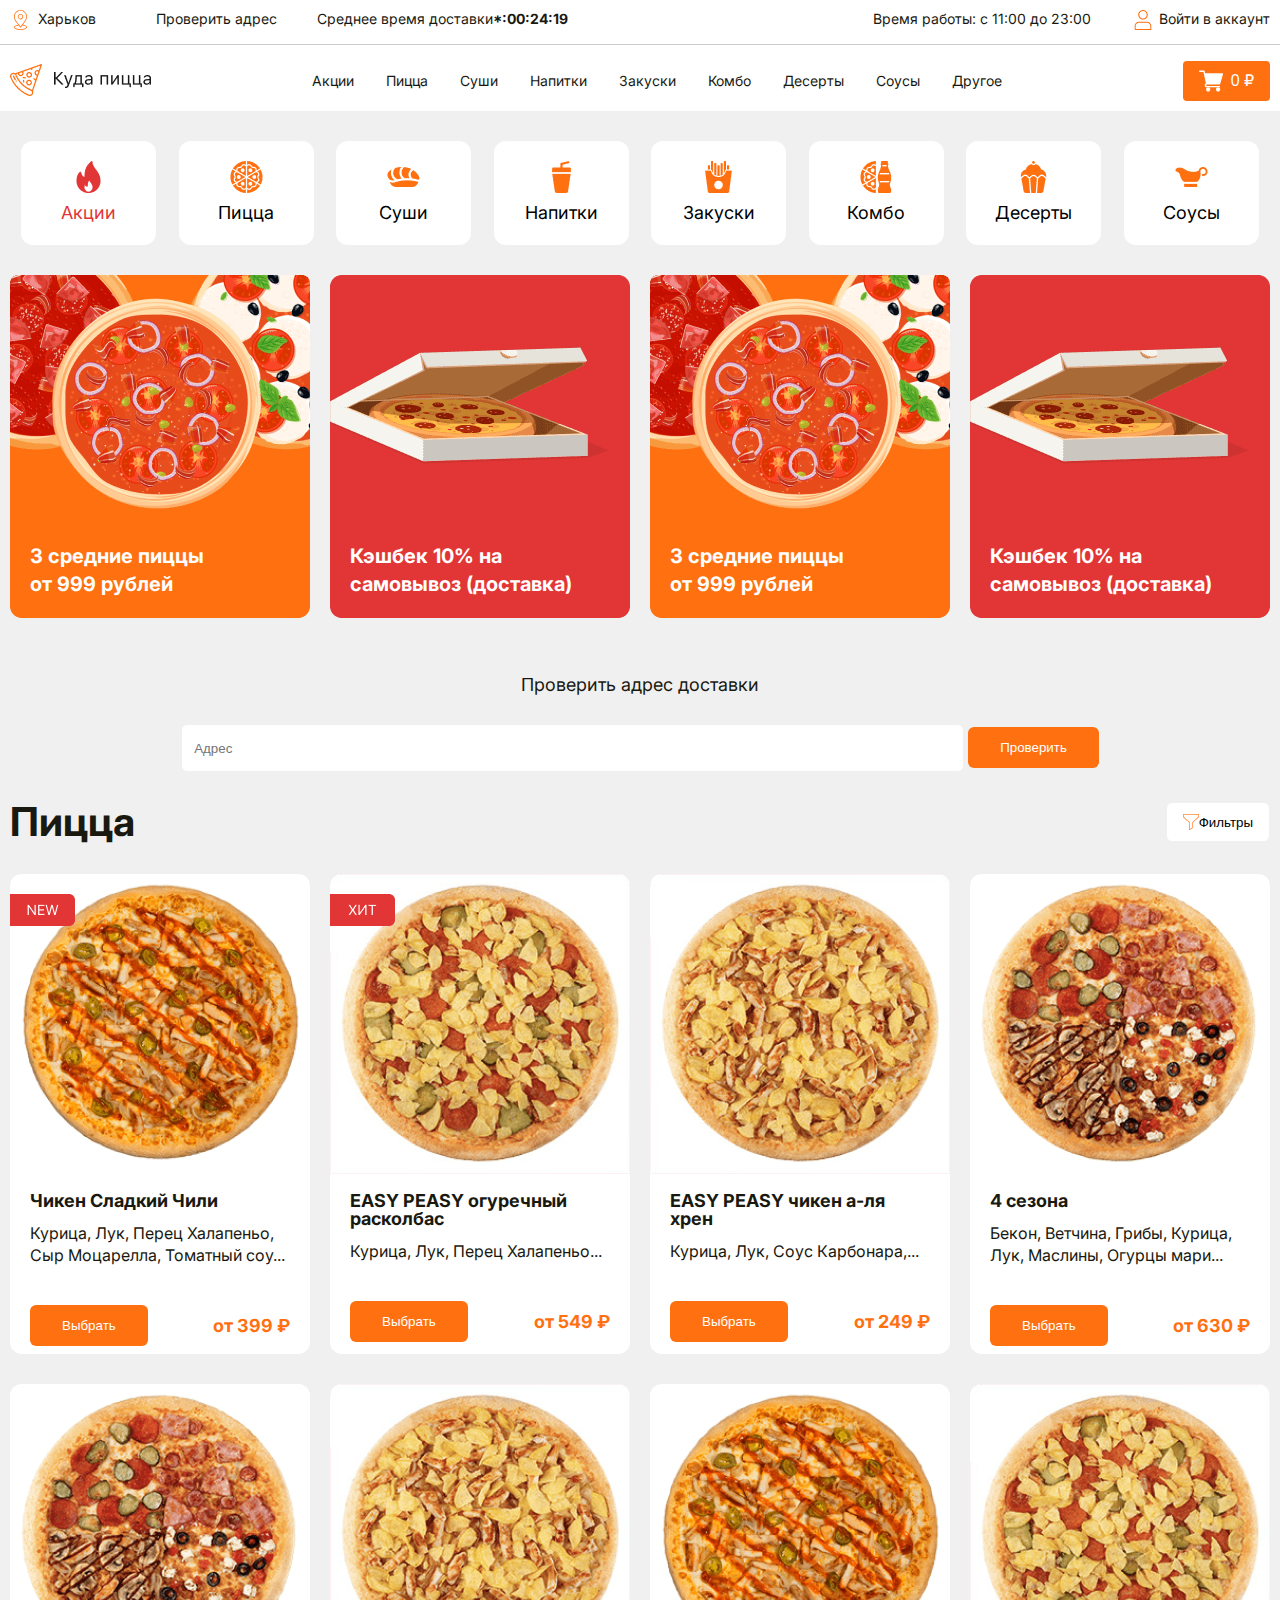
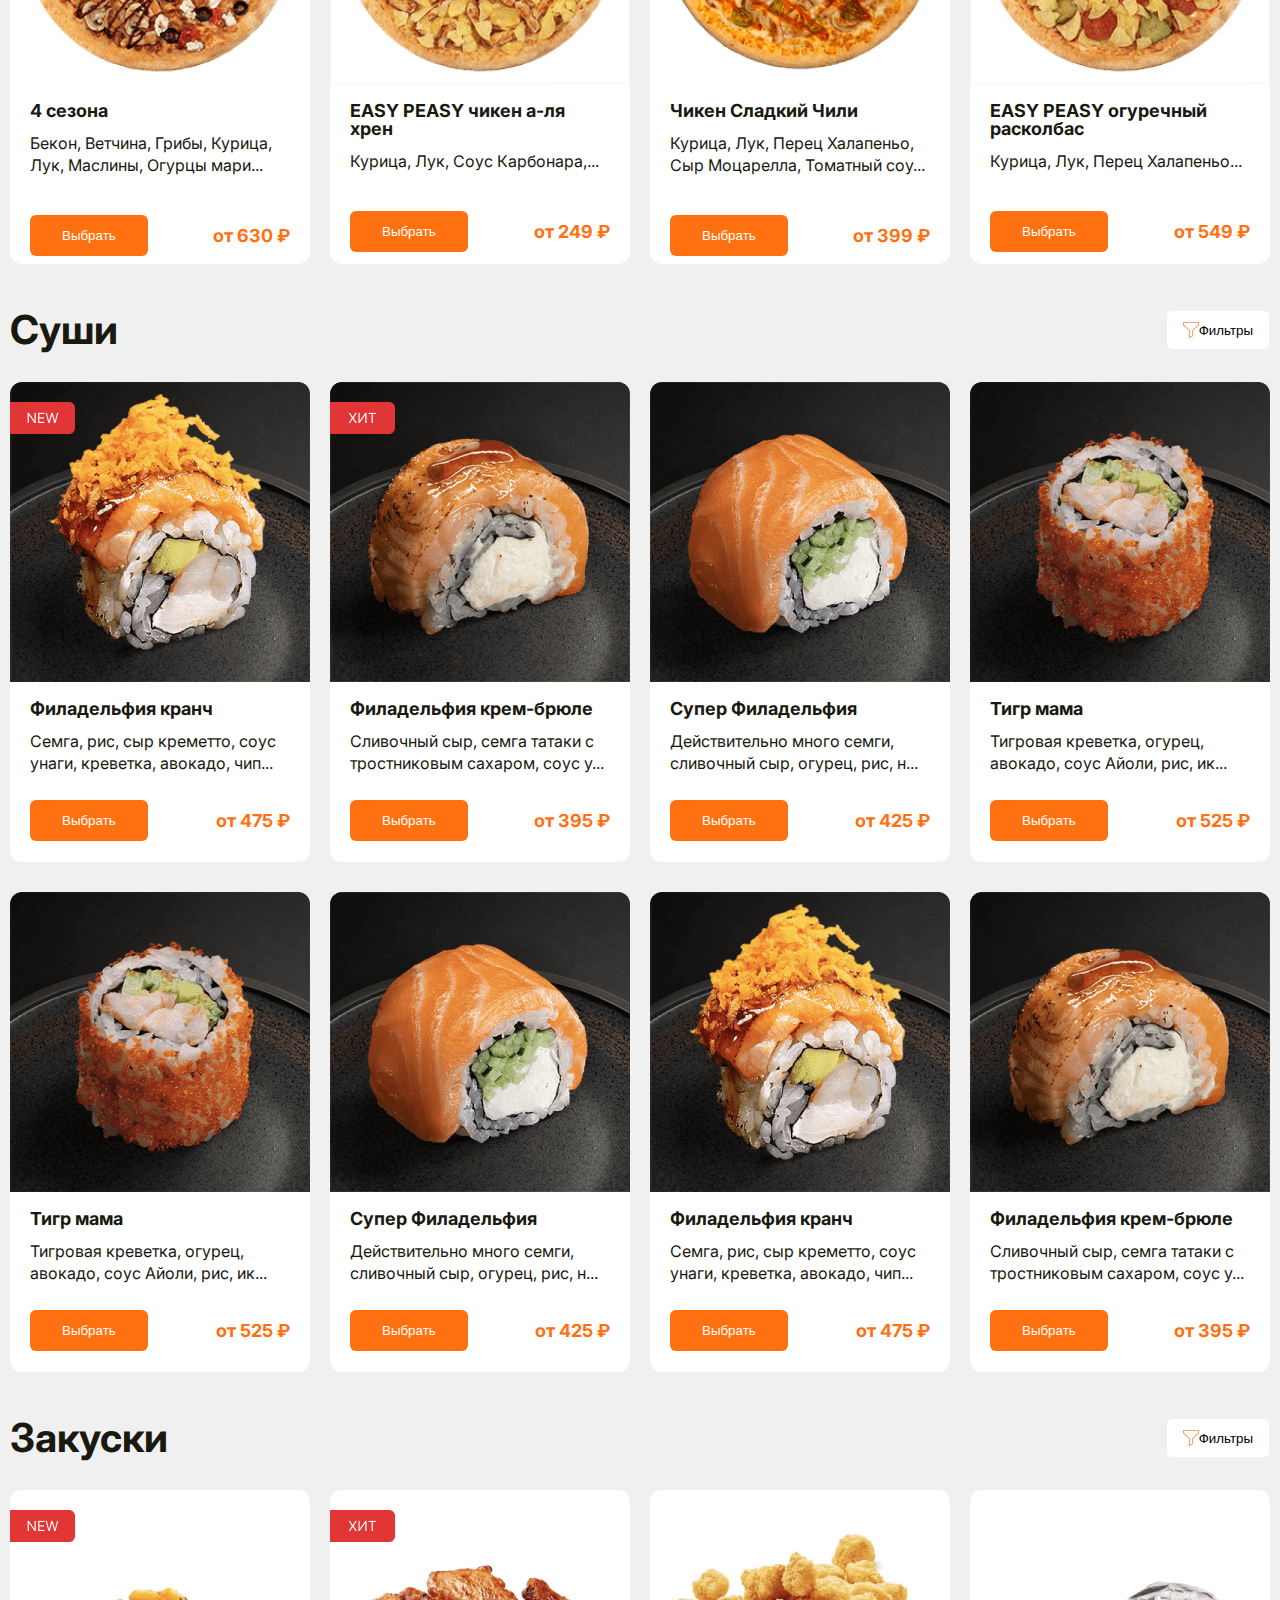
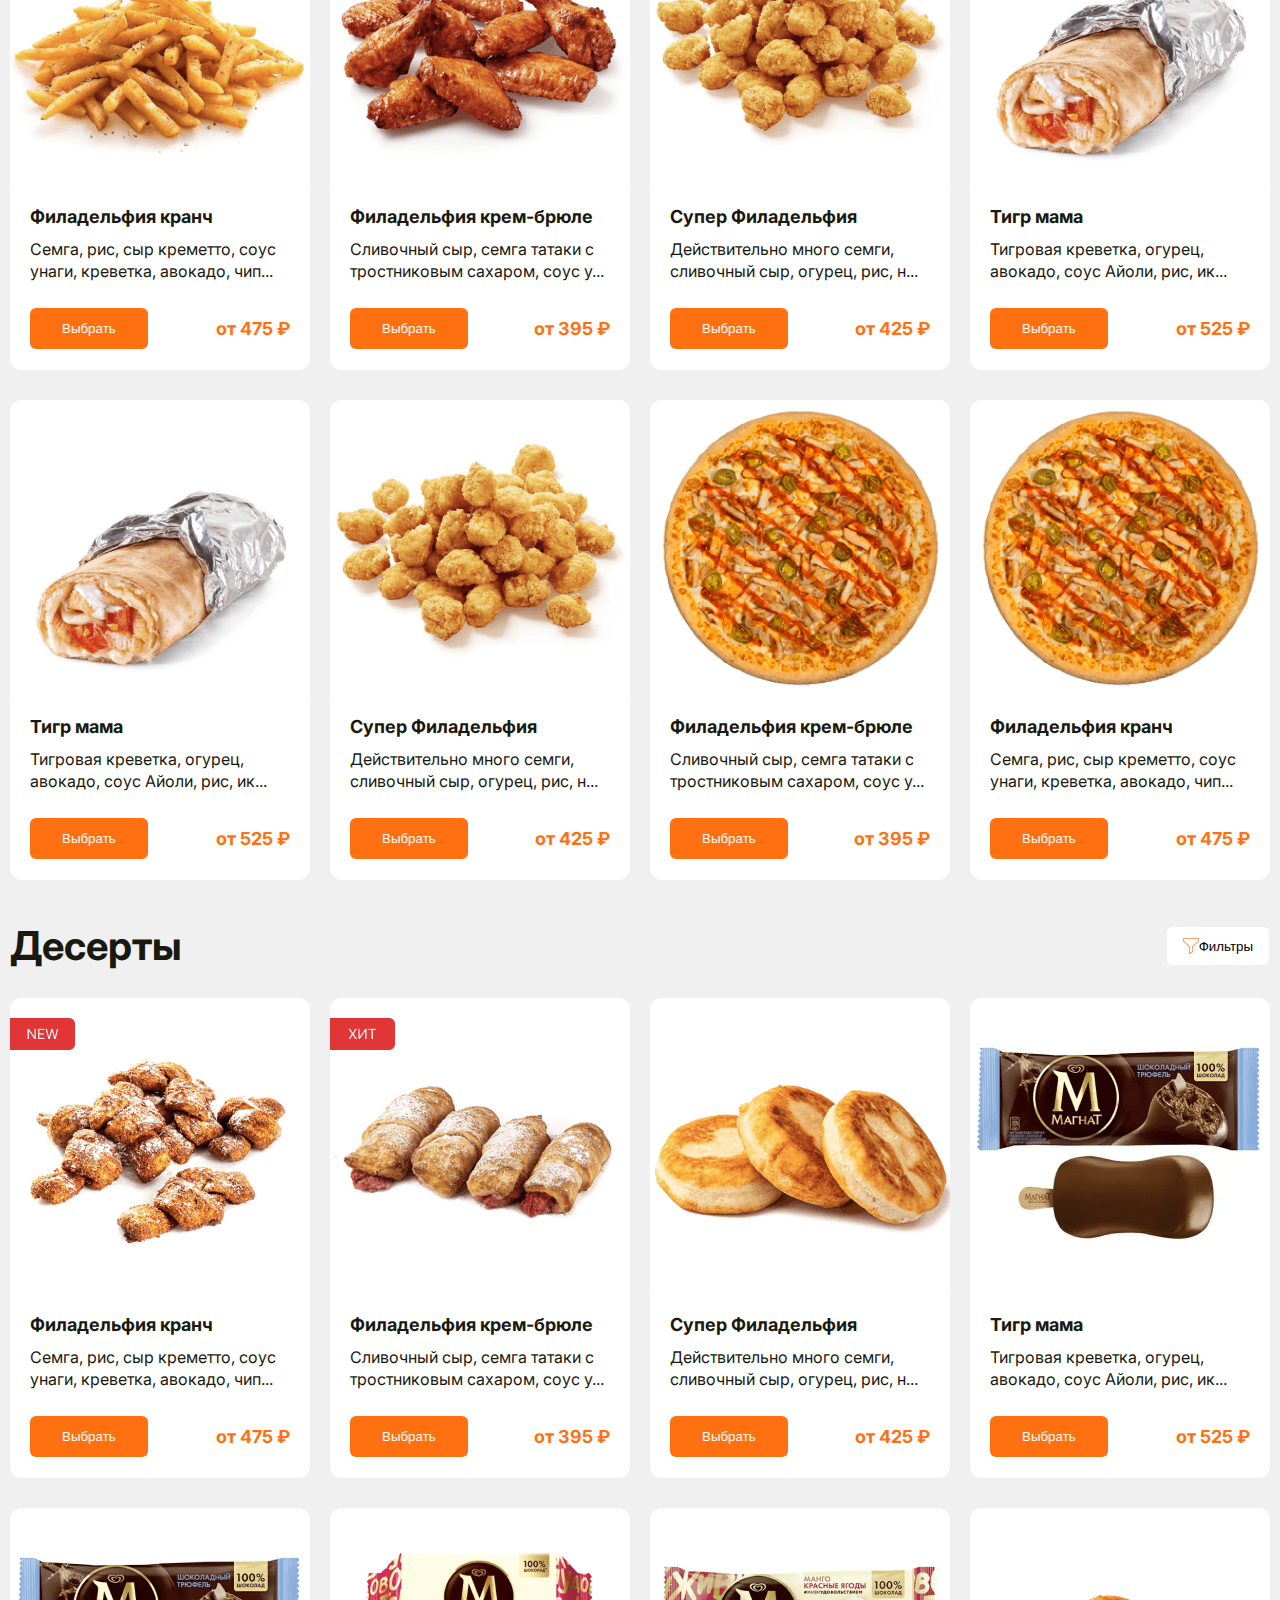
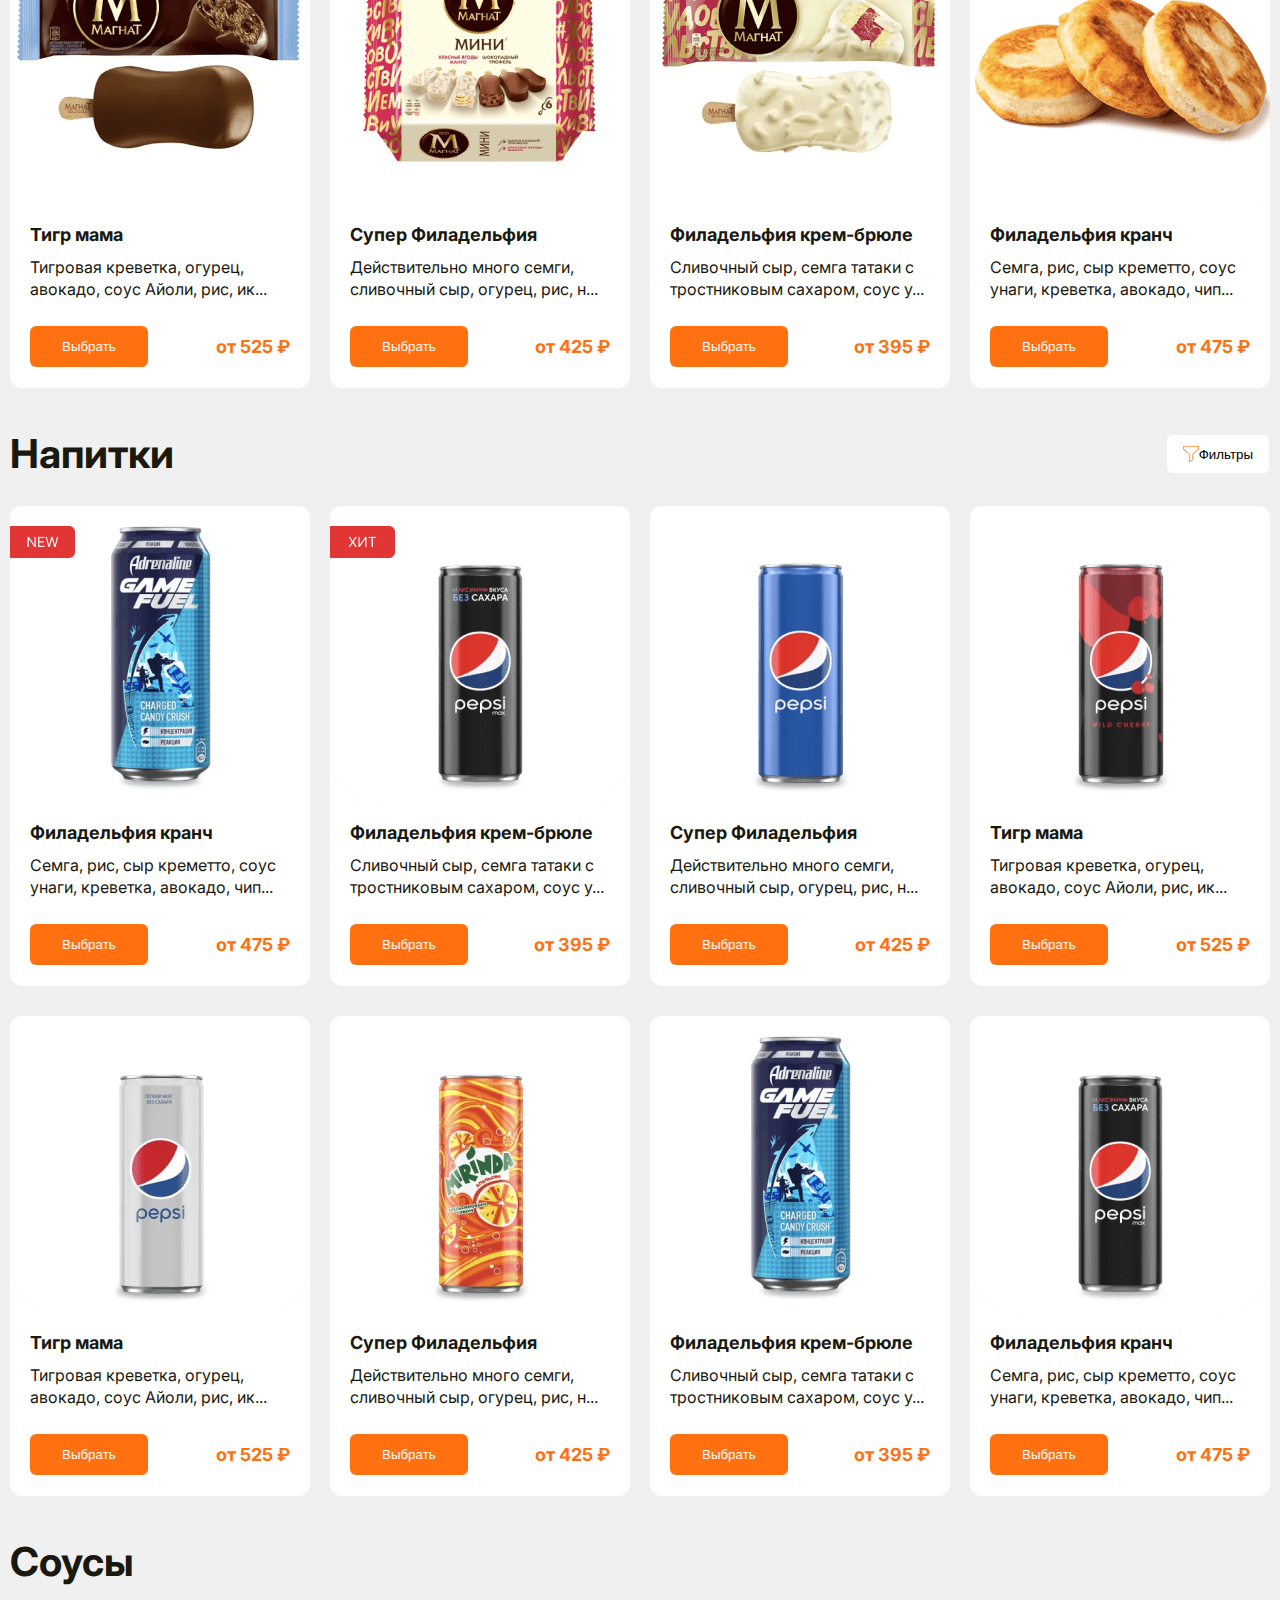
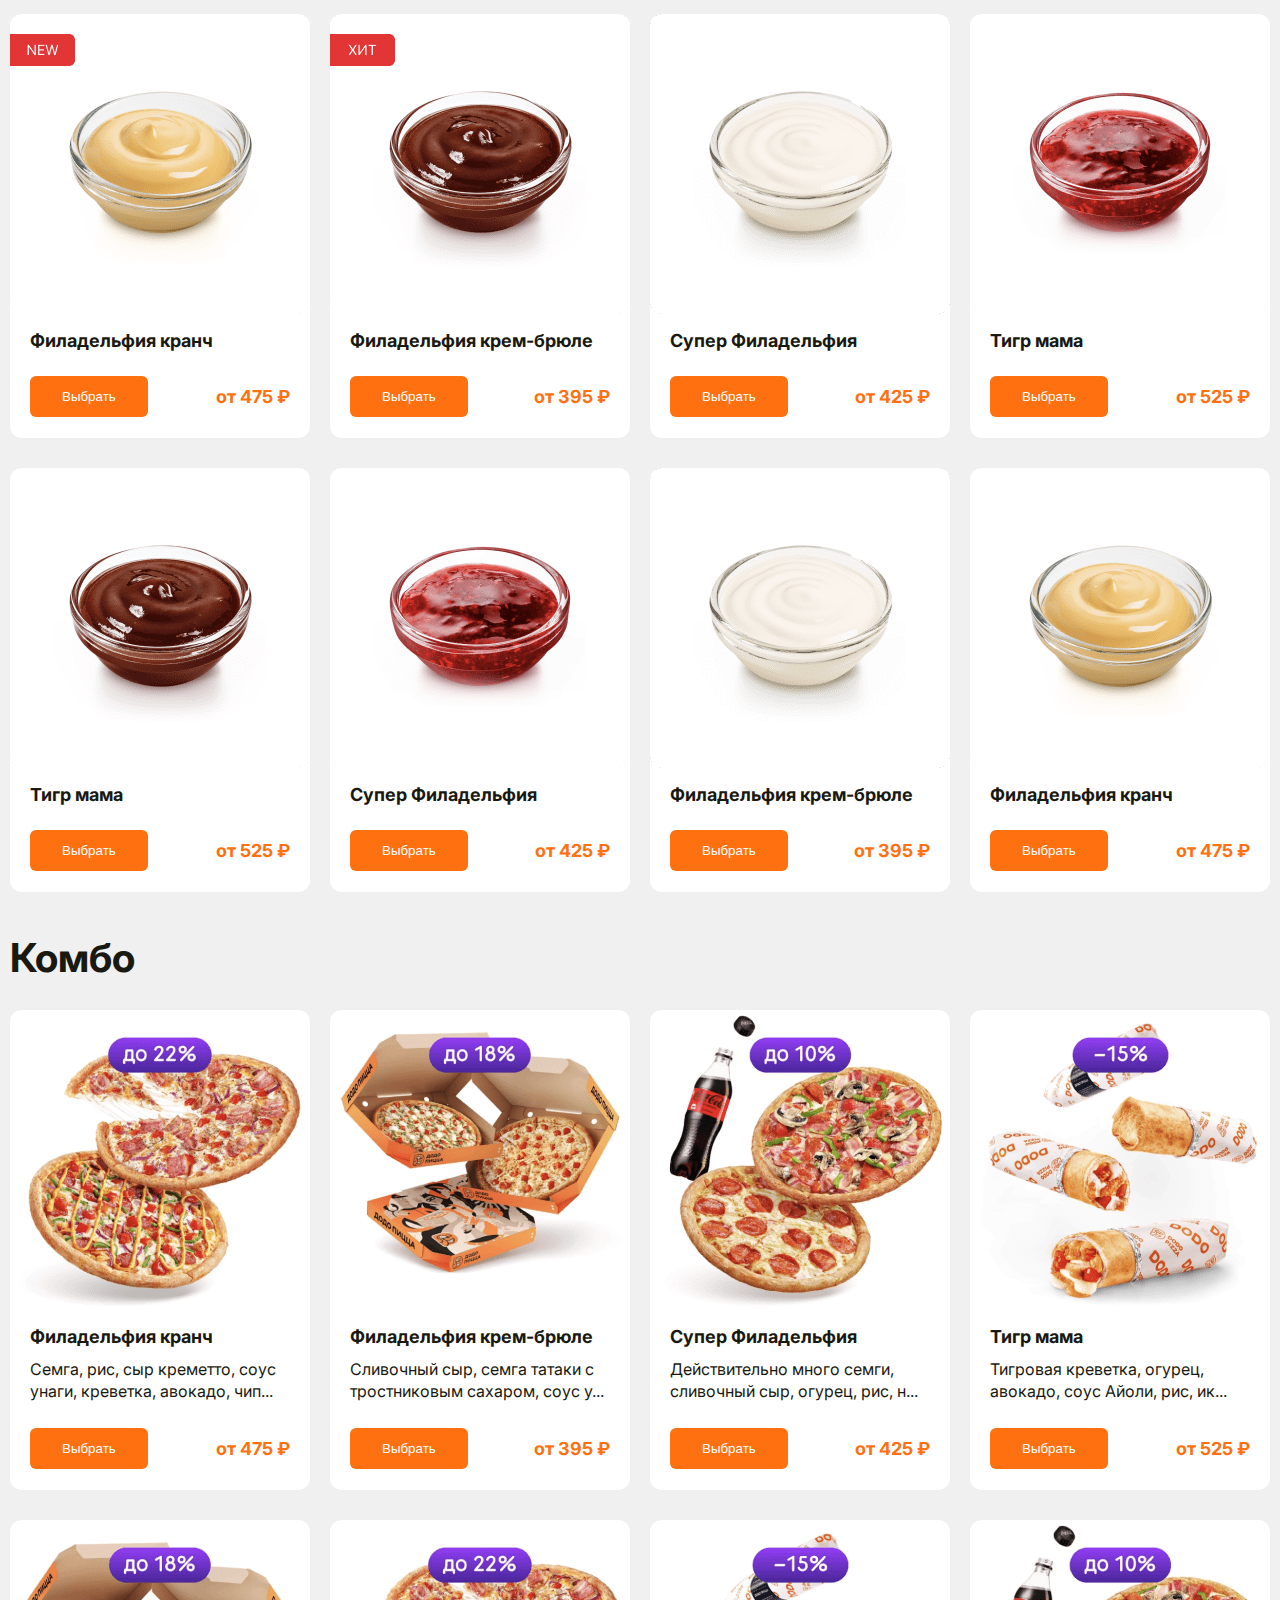
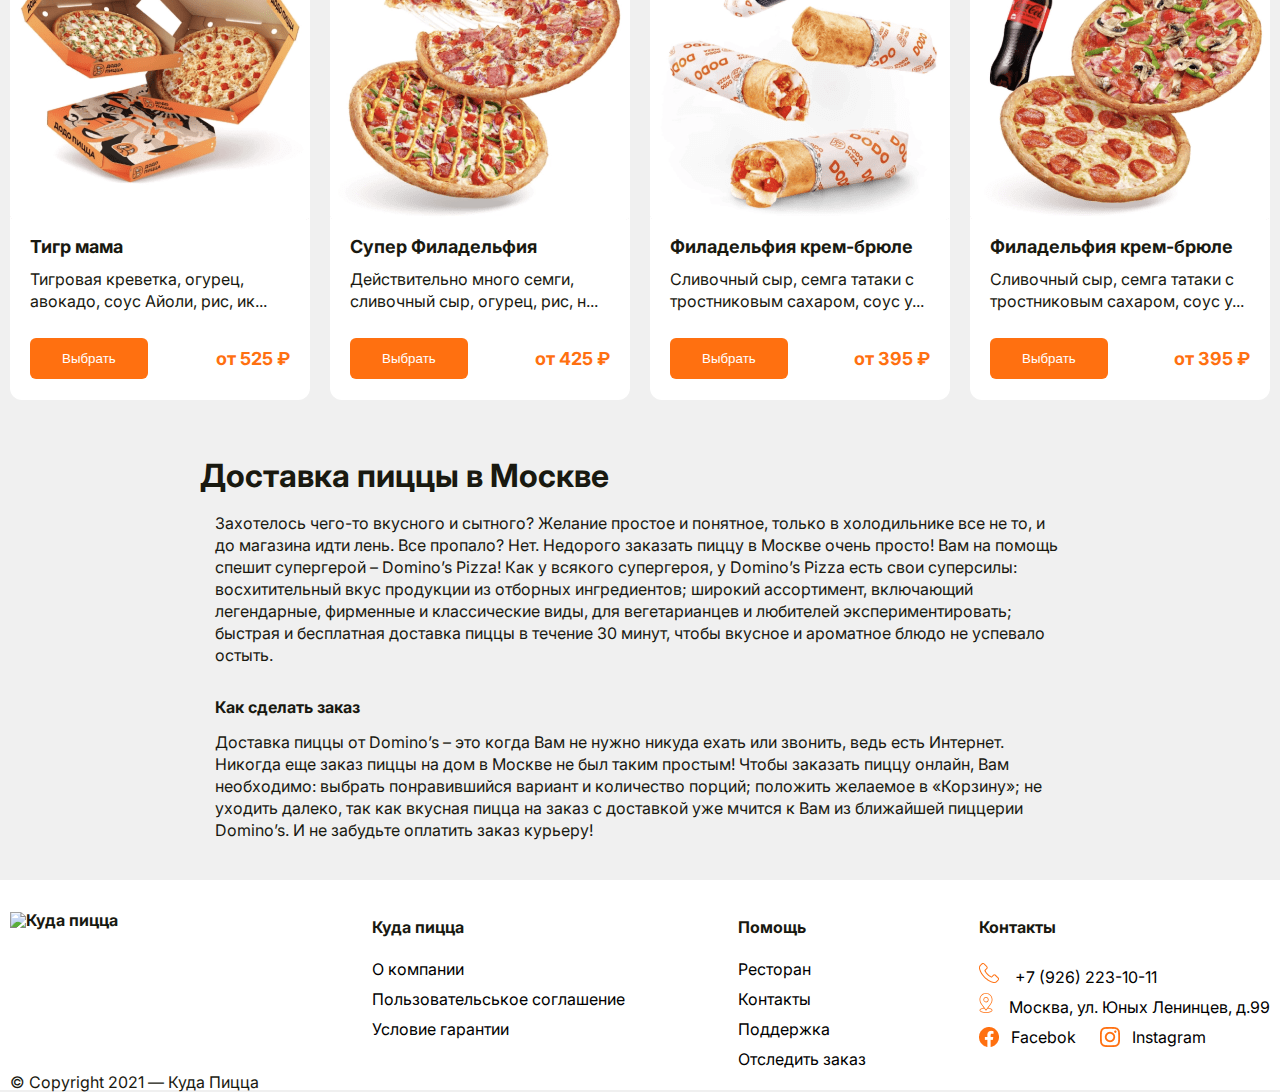
==== commit b1ec35be: "add prise" ====
--- a/index.html
+++ b/index.html
@@ -20,7 +20,7 @@
                         <div class="container">
                             <nav class="menu"> <!-- content -->
                                 <ul class="header__left">
-                                    <li><p class="header__item header__fall-item">Москва</p></li>
+                                    <li><p class="header__item header__fall-item">Харьков</p></li>
                                     <li><a href="#" class="header__item">Проверить адрес</a></li>
                                     <li><a href="#" class="header__item">Среднее время доставки<span>*:00:24:19</span></a></li>
                                 </ul>
@@ -63,7 +63,10 @@
                                         </li>
                                     </ul>
                                 </nav>   
-                                <button type="button" class="header__btn btn"><img src="img/Shopping bag.svg" alt="shop bag"> 0 ₽</button>
+                                <button type="button" class="header__btn btn" ><img src="img/Shopping bag.svg" alt="shop bag"> <div id="prise"></div></button>
+                                <ul class="tovar_bag animate__animated animate__fadeInUp">
+                                    <li><p>Товар добавлен в корзину</p></li>
+                                </ul>
                             </div>
                         </div>
                     </div>
@@ -152,7 +155,7 @@
                 <div class="pizza">
                     <div class="pizza_header">
                         <h2 id="pizza">Пицца</h2>
-                        <button><img src="img/Filter.png">Фильтры</button>
+                        <button class="fillter"><img src="img/Filter.png">Фильтры</button>
                     </div>
                     <div class="pizza_cards">
                         <div class="block pizza1 pizza_tovars">
@@ -162,8 +165,8 @@
                                 <h3>Чикен Сладкий Чили</h3>
                                 <p>Курица, Лук, Перец Халапеньо, Сыр Моцарелла, Томатный соу...</p>
                                 <div class="pizza_btn">
-                                    <button>Выбрать</button>
-                                    <h3>от 399 ₽</h3>
+                                <button class="btnpop">Выбрать</button>
+                                <h3>от 399 ₽</h3>
                                 </div>
                             </div>
                         </div>
@@ -174,7 +177,7 @@
                                 <h3>EASY PEASY огуречный расколбас</h3>
                                 <p>Курица, Лук, Перец Халапеньо...</p>
                                 <div class="pizza_btn">
-                                    <button>Выбрать</button>
+                                    <button class="btnpop">Выбрать</button>
                                     <h3>от 549 ₽</h3>
                                 </div>
                             </div>
@@ -185,7 +188,7 @@
                                 <h3>EASY PEASY чикен а-ля хрен</h3>
                                 <p>Курица, Лук, Соус Карбонара,...</p>
                                 <div class="pizza_btn">
-                                    <button>Выбрать</button>
+                                    <button class="btnpop">Выбрать</button>
                                     <h3>от 249 ₽</h3>
                                 </div>
                             </div>
@@ -196,7 +199,7 @@
                                 <h3>4 сезона</h3>
                                 <p>Бекон, Ветчина, Грибы, Курица, Лук, Маслины, Огурцы мари...</p>
                                 <div class="pizza_btn">
-                                    <button>Выбрать</button>
+                                    <button class="btnpop">Выбрать</button>
                                     <h3>от 630 ₽</h3>
                                 </div>
                             </div>
@@ -207,7 +210,7 @@
                                 <h3>4 сезона</h3>
                                 <p>Бекон, Ветчина, Грибы, Курица, Лук, Маслины, Огурцы мари...</p>
                                 <div class="pizza_btn">
-                                    <button>Выбрать</button>
+                                    <button class="btnpop">Выбрать</button>
                                     <h3>от 630 ₽</h3>
                                 </div>
                             </div>
@@ -218,7 +221,7 @@
                                 <h3>EASY PEASY чикен а-ля хрен</h3>
                                 <p>Курица, Лук, Соус Карбонара,...</p>
                                 <div class="pizza_btn">
-                                    <button>Выбрать</button>
+                                    <button class="btnpop">Выбрать</button>
                                     <h3>от 249 ₽</h3>
                                 </div>
                             </div>
@@ -229,7 +232,7 @@
                                 <h3>Чикен Сладкий Чили</h3>
                                 <p>Курица, Лук, Перец Халапеньо, Сыр Моцарелла, Томатный соу...</p>
                                 <div class="pizza_btn">
-                                    <button>Выбрать</button>
+                                    <button class="btnpop">Выбрать</button>
                                     <h3>от 399 ₽</h3>
                                 </div>
                             </div>
@@ -240,7 +243,7 @@
                                 <h3>EASY PEASY огуречный расколбас</h3>
                                 <p>Курица, Лук, Перец Халапеньо...</p>
                                 <div class="pizza_btn">
-                                    <button>Выбрать</button>
+                                    <button class="btnpop">Выбрать</button>
                                     <h3>от 549 ₽</h3>
                                 </div>
                             </div>
@@ -249,7 +252,8 @@
                 </div>
             </div>
         </div>
-        <div class="popup">
+<!-- Pop up №1 -->
+        <div class="popup" id="popup">
             <div class="popup_container">
                 <div class="popup_body">
                     <div class="popup_content">
@@ -309,28 +313,28 @@
                                         <h2>Добавить в пиццу</h2>
                                        <div class="container_add">
                                         <div class="container_fill_1">
-                                            <div class="container_content">
+                                            <div class="container_content" id="container1">
                                                 <img src="img/sur.svg">
                                             </div>
                                             <h3>Моцарелла</h3>
                                             <p>59 ₽</p>
                                         </div>
                                         <div class="container_fill_2">
-                                            <div class="container_content">
+                                            <div class="container_content" id="container2">
                                                 <img src="img/shampinion.svg">
                                             </div>
                                             <h3>Шампиньоны</h3>
                                             <p>59 ₽</p>
                                         </div>
                                         <div class="container_fill_3">
-                                            <div class="container_content">
+                                            <div class="container_content" id="container3">
                                                 <img src="img/luk.svg">
                                             </div>
                                             <h3>Красный лук</h3>
                                             <p>59 ₽</p>
                                         </div>
                                         <div class="container_fill_4">
-                                            <div class="container_content">
+                                            <div class="container_content" id="container4">
                                                 <img src="img/perec.svg">
                                             </div>
                                             <h3>Сладкий перец</h3>
@@ -339,8 +343,61 @@
                                        </div>
                                     </div>
                                 </div>
-                            </div>
-                        </div>
+                                <div class="content_4">
+                                    <div class="content_4_total">
+                                        <p>Итого: 379 ₽ <span>400 г</span></p>
+                                        <button class="total_btn">Добавить</button>
+                                    </div>
+                                </div>
+                            </div>
+                        </div>
+                    </div>
+                </div>
+            </div>
+        </div>
+<!-- Pop up №2 -->
+        <div class="popup_2">
+            <div class="popup_2_body">
+                <div class="popup_2_content">
+                    <div class="popup_2_name">
+                        <h2>Фильтры</h2>
+                        <img id="cross" class="cross" src="img/Cross.svg">
+                    </div>
+                    <div class="popup_2_fillter_1 fillters_btn">
+                        <h3>Общее</h3>
+                        <button class="btn_fill">Хит</button>
+                        <button class="btn_fill">Новинка</button>
+                        <button class="btn_fill">С мясом</button>
+                        <button class="btn_fill">Вегетарианская</button>
+                        <button class="btn_fill">С курицей</button>
+                        <button class="btn_fill">Без лука</button>
+                        <button class="btn_fill">С грибами</button>
+                        <button class="btn_fill">С моркпродуктами</button>
+                        <button class="btn_fill">Барбекю</button>
+                    </div>
+                    <div class="popup_2_fillter_2 fillters_btn">
+                        <h3>Сыр</h3>
+                        <button class="btn_fill">Реджанито</button>
+                        <button class="btn_fill">Моцарелла</button>
+                        <button class="btn_fill">Чеддер</button>
+                        <button class="btn_fill">С голубой плесенью</button>
+                        <button class="btn_fill">Смесь итальянских сыров</button>
+                        <button class="btn_fill">Мягкий молодой сыр</button>
+                    </div>
+                    <div class="popup_2_fillter_3 fillters_btn">
+                        <h3>Мясо</h3>
+                        <button class="btn_fill">Пепперони</button>
+                        <button class="btn_fill">Свинина</button>
+                        <button class="btn_fill">Ветчина</button>
+                        <button class="btn_fill">Бекон</button>
+                        <button class="btn_fill">Говядина</button>
+                        <button class="btn_fill">Чоризо</button>
+                        <button class="btn_fill">Колбаски</button>
+                        <button class="btn_fill">Куриная грудка</button>
+                    </div>
+                    <div class="nav_filters">
+                        <button id="navBtnFill1">Сбросить</button>
+                        <button id="navBtnFill2">Применить</button>
                     </div>
                 </div>
             </div>
@@ -350,7 +407,7 @@
                 <div class="susi">
                     <div class="susi_header">
                         <h2 id="susi">Суши</h2>
-                        <button><img src="img/Filter.png">Фильтры</button>
+                        <button class="fillter"><img src="img/Filter.png">Фильтры</button>
                     </div>
                     <div class="susi_cards">
                         <div class="block susi1 susi_tovars">
@@ -360,7 +417,7 @@
                                 <h3>Филадельфия кранч</h3>
                                 <p>Семга, рис, сыр креметто, соус унаги, креветка, авокадо, чип...</p>
                                 <div class="susi_btn">
-                                    <button>Выбрать</button>
+                                    <button class="btnpop">Выбрать</button>
                                     <h3>от 475 ₽</h3>
                                 </div>
                             </div>
@@ -372,7 +429,7 @@
                                 <h3>Филадельфия крем-брюле</h3>
                                 <p>Сливочный сыр, семга татаки с тростниковым сахаром, соус у...</p>
                                 <div class="susi_btn">
-                                    <button>Выбрать</button>
+                                    <button class="btnpop">Выбрать</button>
                                     <h3>от 395 ₽</h3>
                                 </div>
                             </div>
@@ -383,7 +440,7 @@
                                 <h3>Супер Филадельфия</h3>
                                 <p>Действительно много семги, сливочный сыр, огурец, рис, н...</p>
                                 <div class="susi_btn">
-                                    <button>Выбрать</button>
+                                    <button class="btnpop">Выбрать</button>
                                     <h3>от 425 ₽</h3>
                                 </div>
                             </div>
@@ -394,7 +451,7 @@
                                 <h3>Тигр мама</h3>
                                 <p>Тигровая креветка, огурец, авокадо, соус Айоли, рис, ик...</p>
                                 <div class="susi_btn">
-                                    <button>Выбрать</button>
+                                    <button class="btnpop">Выбрать</button>
                                     <h3>от 525 ₽</h3>
                                 </div>
                             </div>
@@ -405,7 +462,7 @@
                                 <h3>Тигр мама</h3>
                                 <p>Тигровая креветка, огурец, авокадо, соус Айоли, рис, ик...</p>
                                 <div class="susi_btn">
-                                    <button>Выбрать</button>
+                                    <button class="btnpop">Выбрать</button>
                                     <h3>от 525 ₽</h3>
                                 </div>
                             </div>
@@ -416,7 +473,7 @@
                                 <h3>Супер Филадельфия</h3>
                                 <p>Действительно много семги, сливочный сыр, огурец, рис, н...</p>
                                 <div class="susi_btn">
-                                    <button>Выбрать</button>
+                                    <button class="btnpop">Выбрать</button>
                                     <h3>от 425 ₽</h3>
                                 </div>
                             </div>
@@ -427,7 +484,7 @@
                                 <h3>Филадельфия кранч</h3>
                                 <p>Семга, рис, сыр креметто, соус унаги, креветка, авокадо, чип...</p>
                                 <div class="susi_btn">
-                                    <button>Выбрать</button>
+                                    <button class="btnpop">Выбрать</button>
                                     <h3>от 475 ₽</h3>
                                 </div>
                             </div>
@@ -438,7 +495,7 @@
                                 <h3>Филадельфия крем-брюле</h3>
                                 <p>Сливочный сыр, семга татаки с тростниковым сахаром, соус у...</p>
                                 <div class="susi_btn">
-                                    <button>Выбрать</button>
+                                    <button class="btnpop">Выбрать</button>
                                     <h3>от 395 ₽</h3>
                                 </div>
                             </div>
@@ -452,7 +509,7 @@
                 <div class="snacs">
                     <div class="snacs_header">
                         <h2 id="snacs">Закуски</h2>
-                        <button><img src="img/Filter.png">Фильтры</button>
+                        <button class="fillter"><img src="img/Filter.png">Фильтры</button>
                     </div>
                     <div class="snacs_cards">
                         <div class="block snacs1 snacs_tovars">
@@ -462,7 +519,7 @@
                                 <h3>Филадельфия кранч</h3>
                                 <p>Семга, рис, сыр креметто, соус унаги, креветка, авокадо, чип...</p>
                                 <div class="snacs_btn">
-                                    <button>Выбрать</button>
+                                    <button class="btnpop">Выбрать</button>
                                     <h3>от 475 ₽</h3>
                                 </div>
                             </div>
@@ -474,7 +531,7 @@
                                 <h3>Филадельфия крем-брюле</h3>
                                 <p>Сливочный сыр, семга татаки с тростниковым сахаром, соус у...</p>
                                 <div class="snacs_btn">
-                                    <button>Выбрать</button>
+                                    <button class="btnpop">Выбрать</button>
                                     <h3>от 395 ₽</h3>
                                 </div>
                             </div>
@@ -485,7 +542,7 @@
                                 <h3>Супер Филадельфия</h3>
                                 <p>Действительно много семги, сливочный сыр, огурец, рис, н...</p>
                                 <div class="snacs_btn">
-                                    <button>Выбрать</button>
+                                    <button class="btnpop">Выбрать</button>
                                     <h3>от 425 ₽</h3>
                                 </div>
                             </div>
@@ -496,7 +553,7 @@
                                 <h3>Тигр мама</h3>
                                 <p>Тигровая креветка, огурец, авокадо, соус Айоли, рис, ик...</p>
                                 <div class="snacs_btn">
-                                    <button>Выбрать</button>
+                                    <button class="btnpop">Выбрать</button>
                                     <h3>от 525 ₽</h3>
                                 </div>
                             </div>
@@ -507,7 +564,7 @@
                                 <h3>Тигр мама</h3>
                                 <p>Тигровая креветка, огурец, авокадо, соус Айоли, рис, ик...</p>
                                 <div class="snacs_btn">
-                                    <button>Выбрать</button>
+                                    <button class="btnpop">Выбрать</button>
                                     <h3>от 525 ₽</h3>
                                 </div>
                             </div>
@@ -518,7 +575,7 @@
                                 <h3>Супер Филадельфия</h3>
                                 <p>Действительно много семги, сливочный сыр, огурец, рис, н...</p>
                                 <div class="snacs_btn">
-                                    <button>Выбрать</button>
+                                    <button class="btnpop">Выбрать</button>
                                     <h3>от 425 ₽</h3>
                                 </div>
                             </div>
@@ -529,7 +586,7 @@
                                 <h3>Филадельфия крем-брюле</h3>
                                 <p>Сливочный сыр, семга татаки с тростниковым сахаром, соус у...</p>
                                 <div class="snacs_btn">
-                                    <button>Выбрать</button>
+                                    <button class="btnpop">Выбрать</button>
                                     <h3>от 395 ₽</h3>
                                 </div>
                             </div>
@@ -540,7 +597,7 @@
                                 <h3>Филадельфия кранч</h3>
                                 <p>Семга, рис, сыр креметто, соус унаги, креветка, авокадо, чип...</p>
                                 <div class="snacs_btn">
-                                    <button>Выбрать</button>
+                                    <button class="btnpop">Выбрать</button>
                                     <h3>от 475 ₽</h3>
                                 </div>
                             </div>
@@ -554,7 +611,7 @@
                 <div class="deserts">
                     <div class="deserts_header">
                         <h2 id="desert">Десерты</h2>
-                        <button><img src="img/Filter.png">Фильтры</button>
+                        <button class="fillter"><img src="img/Filter.png">Фильтры</button>
                     </div>
                     <div class="deserts_cards">
                         <div class="block deserts1 deserts_tovars">
@@ -656,7 +713,7 @@
                 <div class="drink">
                     <div class="drink_header">
                         <h2 id="drink">Напитки</h2>
-                        <button><img src="img/Filter.png">Фильтры</button>
+                        <button class="fillter"><img src="img/Filter.png">Фильтры</button>
                     </div>
                     <div class="drink_cards">
                         <div class="block drink1 drink_tovars">
--- a/css/main.css
+++ b/css/main.css
@@ -1 +1 @@
-*,:after,:before{-webkit-box-sizing:border-box;box-sizing:border-box}button{border:0;cursor:pointer}.btn{background-color:#FF7010;border-radius:4px;border:0;color:#fff;font-weight:400;font-size:16px;line-height:22px}.header__foot.active{position:fixed;top:0;padding:12px 0}body{background:#F0F0F0;font-family:inter;color:#191910}.container{max-width:1290px;padding:0 10px;margin:0 auto}.header__foot,.header__head{background-color:#fff;width:100%}.header__foot{z-index:2}.header__head{padding:10px 0}.menu{display:-webkit-box;display:-ms-flexbox;display:flex;-webkit-box-pack:justify;-ms-flex-pack:justify;justify-content:space-between}.header__left,.header__right{display:-webkit-box;display:-ms-flexbox;display:flex;-webkit-box-pack:justify;-ms-flex-pack:justify;justify-content:space-between}.header__fall-item{padding:0 20px 0 28px;display:inline;position:relative;cursor:pointer}.header__fall-item:before{content:"";position:absolute;left:0;top:0;width:13px;height:20px;margin-left:3.5px;background:url("../img/address.svg") no-repeat center}.header__fall-item:after{content:"";position:absolute;right:0;top:23%;width:12px;height:12px;background:url("../img/Arrow down.svg") no-repeat center}.header__left li+li{margin-left:40px}.header__item{font-size:14px;line-height:18px;font-weight:400;color:#191910;-webkit-transition:0.3s;transition:0.3s}.header__item span{font-weight:700}.header__item:hover{color:#FF7010}.header__right li+li{margin-left:40px}.header__acc-item{padding-left:28px;position:relative}.header__acc-item:before{content:"";position:absolute;left:0;top:0;width:20px;height:20px;margin-left:2px;background:url("../img/Account.svg") no-repeat center}.header__foot-body{display:-webkit-box;display:-ms-flexbox;display:flex;-webkit-box-pack:justify;-ms-flex-pack:justify;justify-content:space-between;-webkit-box-align:center;-ms-flex-align:center;align-items:center}.header__btn{padding:8px 16px;display:-webkit-box;display:-ms-flexbox;display:flex;-webkit-box-align:center;-ms-flex-align:center;align-items:center;-webkit-transition:0.3s;transition:0.3s}.header__btn img{padding-right:8px}.header__btn:hover{background-color:#FF6600;-webkit-box-shadow:0 0 15px #FF7010;box-shadow:0 0 15px #FF7010}.menu__list-foot{display:-webkit-box;display:-ms-flexbox;display:flex;-webkit-box-pack:justify;-ms-flex-pack:justify;justify-content:space-between;-webkit-box-align:center;-ms-flex-align:center;align-items:center}.menu__list-foot>li+li{margin-left:32px}.menu__list-foot>li:last-child{cursor:pointer;position:relative;padding-right:20px}.menu__list-foot>li:last-child:after{content:"";position:absolute;right:0;top:23%;width:12px;height:12px;background:url("../img/Arrow down.svg") no-repeat center}.menu__list-foot>li:last-child p{-webkit-user-select:none;-moz-user-select:none;-ms-user-select:none;user-select:none}.menu__inner{display:none;position:absolute;left:-150%;margin-top:31px;background-color:#fff;border:1px solid #F0F0F0;-webkit-box-shadow:0px 2px 8px rgba(25,25,25,0.1);box-shadow:0px 2px 8px rgba(25,25,25,0.1);border-radius:12px;width:265px;height:304px;padding:26px 20px}.menu__inner>li+li{margin-top:16px}.menu__inner:before{content:"";position:absolute;width:16px;height:8px;border-bottom:8px solid #fff;border-left:8px solid transparent;border-right:8px solid transparent;top:-2.5%;left:50%;right:50%;-webkit-transform:translate(-50%);transform:translate(-50%)}.nav_fill{display:-webkit-box;display:-ms-flexbox;display:flex;-ms-flex-pack:distribute;justify-content:space-around;margin-top:30px}.nav_fill .block{width:135px;height:104px;border-radius:12px;font-size:18px;display:-webkit-box;display:-ms-flexbox;display:flex;-webkit-box-orient:vertical;-webkit-box-direction:normal;-ms-flex-direction:column;flex-direction:column;text-align:center;background:#ffff;cursor:pointer}.nav_fill .block1{color:#E23535}.nav_fill .block img{margin-top:20px;margin-bottom:8px}.hero_category .container{margin-top:30px;display:-webkit-box;display:-ms-flexbox;display:flex;-webkit-box-pack:justify;-ms-flex-pack:justify;justify-content:space-between}.hero_category .container .blocks{width:300px;height:343px;cursor:pointer}.hero_category .container .blocks .text{margin:267px 20px 40px 20px;max-width:190px;line-height:28px;font-size:20px;color:#fff}.hero_category .container .blocks .text2{max-width:240px}.hero_category .container .blocks .text4{max-width:240px}.block3,.hero_category .container .block1{background:url(../img/Group_737.png)}.block4,.hero_category .container .block2{background:url(../img/Group_738.png)}.hero_adress{display:-webkit-box;display:-ms-flexbox;display:flex;-webkit-box-pack:center;-ms-flex-pack:center;justify-content:center;margin-top:58px;text-align:center;-webkit-box-align:center;-ms-flex-align:center;align-items:center}.hero_adress .text{font-size:18px;margin-bottom:30px}.hero_adress_input input{width:783px;height:48px;border-radius:6px;border:1px solid #F0F0F0;padding-left:12px}.hero_adress_input button{padding:13px 32px;background:#FF7010;border:none;border-radius:6px;color:#fff;-webkit-transition:0.3s;transition:0.3s}.hero_adress_input button:hover{background-color:#FF6600;-webkit-box-shadow:0 0 15px #FF7010;box-shadow:0 0 15px #FF7010}.tovars_pizza{margin-top:30px}.pizza_header{display:-webkit-box;display:-ms-flexbox;display:flex;-webkit-box-pack:justify;-ms-flex-pack:justify;justify-content:space-between}.pizza_header,.susi_header h2{font-size:40px}.pizza_header button{display:-webkit-box;display:-ms-flexbox;display:flex;-webkit-box-align:center;-ms-flex-align:center;align-items:center;border:1px solid #F0F0F0;border-radius:6px;padding:9px 16px;background:#FFFF}.pizza_cards{display:-webkit-box;display:-ms-flexbox;display:flex;-webkit-box-pack:justify;-ms-flex-pack:justify;justify-content:space-between;-ms-flex-wrap:wrap;flex-wrap:wrap;margin-top:32px}.block{width:300px;height:480px;border-radius:12px;background:#FFFF}.pizza_tovars img[src="img/lable.png"]{position:absolute;margin-top:20px}.pizza_tovars img[src="img/lable2.png"]{position:absolute;margin-top:20px}.pizza_tovars .text{padding:0px 20px;margin-top:16px}.pizza_tovars .text h3{font-size:18px}.pizza_tovars .text p{margin-top:12px;font-size:16px;line-height:22px}.pizza_btn{margin-top:39px;margin-bottom:13px;display:-webkit-box;display:-ms-flexbox;display:flex;-webkit-box-pack:justify;-ms-flex-pack:justify;justify-content:space-between;-webkit-box-align:center;-ms-flex-align:center;align-items:center}.pizza_btn button{padding:13px 32px;background:#FF7010;border-radius:6px;border:none;color:white;-webkit-transition:0.3s;transition:0.3s}.pizza_btn button:hover{background-color:#FF6600;-webkit-box-shadow:0 0 15px #FF7010;box-shadow:0 0 15px #FF7010}.pizza_btn h3{font-size:18px;color:#FF7010}.popup{display:none;position:fixed;height:100%;width:100%;top:0;left:0;z-index:2;-webkit-backdrop-filter:blur(32px);backdrop-filter:blur(32px);background:rgba(25,25,25,0.4)}.popup_body{margin-top:17px;margin-left:auto;margin-right:auto;background:white;max-height:623px;width:990px;border-radius:24px}.popup_content{display:-webkit-box;display:-ms-flexbox;display:flex;padding-top:32px;padding-bottom:20px;padding-right:20px}.popup_photo_content{padding-top:15px;padding-left:15px;padding-bottom:95px}.popup_photo_content img{width:450px;height:450px}.content_1_title{display:-webkit-box;display:-ms-flexbox;display:flex;-webkit-box-align:center;-ms-flex-align:center;align-items:center}.content_1_title img{height:24px;width:24px;margin-right:8px}.content_1_container_fill{display:-webkit-box;display:-ms-flexbox;display:flex;margin-bottom:20px;text-align:center}.content_1_container_fill h3{font-weight:400}.container_fill_2 h3{color:#A5A5A5}.container_content{width:110px;height:105px;background:#F0F0F0;border-radius:12px;margin:10px;margin-left:5;margin-right:10px;margin-top:16px}.container_content img{height:40px;width:40px;padding-top:calc(50% - 20px)}.conent_2_type{display:-webkit-box;display:-ms-flexbox;display:flex}.type{font-family:inter;background:none;padding:13px 90px;border:#d4d4d4 1px solid;border-radius:6px}.type.active{background:#FF7010;color:white}.type_2{background:none;padding:10px 56px;margin-top:16px;margin-right:21px;border:#d4d4d4 1px solid;border-radius:6px}.type_2.active{background:#FF7010;color:white}.content_3_add h2{margin-top:15px}.container_add{display:-webkit-box;display:-ms-flexbox;display:flex;text-align:center;margin-bottom:37px}.container_add h3{text-align:center;font-weight:400;margin-bottom:4px}.container_add p{color:#FF7010}.container_add .container_fill_2 h3{color:#000}.marg{margin-top:30px}.susi{margin-top:46px}.susi_header{display:-webkit-box;display:-ms-flexbox;display:flex;-webkit-box-pack:justify;-ms-flex-pack:justify;justify-content:space-between}.susi_header button{display:-webkit-box;display:-ms-flexbox;display:flex;-webkit-box-align:center;-ms-flex-align:center;align-items:center;border:1px solid #F0F0F0;border-radius:6px;padding:9px 16px;background:#FFFF}.susi_cards{display:-webkit-box;display:-ms-flexbox;display:flex;-webkit-box-pack:justify;-ms-flex-pack:justify;justify-content:space-between;-ms-flex-wrap:wrap;flex-wrap:wrap;margin-top:32px}.susi_tovars img[src="img/lable.png"]{position:absolute;margin-top:20px}.susi_tovars img[src="img/lable2.png"]{position:absolute;margin-top:20px}.susi_tovars .text{padding:0px 20px;margin-top:16px}.susi_tovars .text h3{font-size:18px}.susi_tovars .text p{margin-top:12px;font-size:16px;line-height:22px}.susi_btn{margin-top:26px;margin-bottom:13px;display:-webkit-box;display:-ms-flexbox;display:flex;-webkit-box-pack:justify;-ms-flex-pack:justify;justify-content:space-between;-webkit-box-align:center;-ms-flex-align:center;align-items:center}.susi_btn button{padding:13px 32px;background:#FF7010;border-radius:6px;border:none;color:white;-webkit-transition:0.3s;transition:0.3s}.susi_btn button:hover{background-color:#FF6600;-webkit-box-shadow:0 0 15px #FF7010;box-shadow:0 0 15px #FF7010}.susi_btn h3{font-size:18px;color:#FF7010}.snacs{margin-top:46px}.snacs_header{display:-webkit-box;display:-ms-flexbox;display:flex;-webkit-box-pack:justify;-ms-flex-pack:justify;justify-content:space-between}.snacs_header h2{font-size:40px}.snacs_header button{display:-webkit-box;display:-ms-flexbox;display:flex;-webkit-box-align:center;-ms-flex-align:center;align-items:center;border:1px solid #F0F0F0;border-radius:6px;padding:9px 16px;background:#FFFF}.snacs_cards{display:-webkit-box;display:-ms-flexbox;display:flex;-webkit-box-pack:justify;-ms-flex-pack:justify;justify-content:space-between;-ms-flex-wrap:wrap;flex-wrap:wrap;margin-top:32px}.snacs_tovars img[src="img/lable.png"]{position:absolute;margin-top:20px}.snacs_tovars img[src="img/lable2.png"]{position:absolute;margin-top:20px}.snacs_tovars .text{padding:0px 20px;margin-top:16px}.snacs_tovars .text h3{font-size:18px}.snacs_tovars .text p{margin-top:12px;font-size:16px;line-height:22px}.snacs_btn{margin-top:26px;margin-bottom:13px;display:-webkit-box;display:-ms-flexbox;display:flex;-webkit-box-pack:justify;-ms-flex-pack:justify;justify-content:space-between;-webkit-box-align:center;-ms-flex-align:center;align-items:center}.snacs_btn button{padding:13px 32px;background:#FF7010;border-radius:6px;border:none;color:white;-webkit-transition:0.3s;transition:0.3s}.snacs_btn button:hover{background-color:#FF6600;-webkit-box-shadow:0 0 15px #FF7010;box-shadow:0 0 15px #FF7010}.snacs_btn h3{font-size:18px;color:#FF7010}.deserts{margin-top:46px}.deserts_header{display:-webkit-box;display:-ms-flexbox;display:flex;-webkit-box-pack:justify;-ms-flex-pack:justify;justify-content:space-between}.deserts_header h2{font-size:40px}.deserts_header button{display:-webkit-box;display:-ms-flexbox;display:flex;-webkit-box-align:center;-ms-flex-align:center;align-items:center;border:1px solid #F0F0F0;border-radius:6px;padding:9px 16px;background:#FFFF}.deserts_cards{display:-webkit-box;display:-ms-flexbox;display:flex;-webkit-box-pack:justify;-ms-flex-pack:justify;justify-content:space-between;-ms-flex-wrap:wrap;flex-wrap:wrap;margin-top:32px}.deserts_tovars img[src="img/lable.png"]{position:absolute;margin-top:20px}.deserts_tovars img[src="img/lable2.png"]{position:absolute;margin-top:20px}.deserts_tovars .text{padding:0px 20px;margin-top:16px}.deserts_tovars .text h3{font-size:18px}.deserts_tovars .text p{margin-top:12px;font-size:16px;line-height:22px}.deserts_btn{margin-top:26px;margin-bottom:13px;display:-webkit-box;display:-ms-flexbox;display:flex;-webkit-box-pack:justify;-ms-flex-pack:justify;justify-content:space-between;-webkit-box-align:center;-ms-flex-align:center;align-items:center}.deserts_btn button{padding:13px 32px;background:#FF7010;border-radius:6px;border:none;color:white;-webkit-transition:0.3s;transition:0.3s}.deserts_btn button:hover{background-color:#FF6600;-webkit-box-shadow:0 0 15px #FF7010;box-shadow:0 0 15px #FF7010}.deserts_btn h3{font-size:18px;color:#FF7010}.drink{margin-top:46px}.drink_header{display:-webkit-box;display:-ms-flexbox;display:flex;-webkit-box-pack:justify;-ms-flex-pack:justify;justify-content:space-between}.drink_header h2{font-size:40px}.drink_header button{display:-webkit-box;display:-ms-flexbox;display:flex;-webkit-box-align:center;-ms-flex-align:center;align-items:center;border:1px solid #F0F0F0;border-radius:6px;padding:9px 16px;background:#FFFF}.drink_cards{display:-webkit-box;display:-ms-flexbox;display:flex;-webkit-box-pack:justify;-ms-flex-pack:justify;justify-content:space-between;-ms-flex-wrap:wrap;flex-wrap:wrap;margin-top:32px}.drink_tovars img[src="img/lable.png"]{position:absolute;margin-top:20px}.drink_tovars img[src="img/lable2.png"]{position:absolute;margin-top:20px}.drink_tovars .text{padding:0px 20px;margin-top:16px}.drink_tovars .text h3{font-size:18px}.drink_tovars .text p{margin-top:12px;font-size:16px;line-height:22px}.drink_btn{margin-top:26px;margin-bottom:13px;display:-webkit-box;display:-ms-flexbox;display:flex;-webkit-box-pack:justify;-ms-flex-pack:justify;justify-content:space-between;-webkit-box-align:center;-ms-flex-align:center;align-items:center}.drink_btn button{padding:13px 32px;background:#FF7010;border-radius:6px;border:none;color:white;-webkit-transition:0.3s;transition:0.3s}.drink_btn button:hover{background-color:#FF6600;-webkit-box-shadow:0 0 15px #FF7010;box-shadow:0 0 15px #FF7010}.drink_btn h3{font-size:18px;color:#FF7010}.block_mini{width:300px;height:424px;border-radius:12px;background:#FFFF}.souse{margin-top:46px}.souse_header h2{font-size:40px}.souse_cards{display:-webkit-box;display:-ms-flexbox;display:flex;-webkit-box-pack:justify;-ms-flex-pack:justify;justify-content:space-between;-ms-flex-wrap:wrap;flex-wrap:wrap;margin-top:32px}.souse_tovars img[src="img/lable.png"]{position:absolute;margin-top:20px}.souse_tovars img[src="img/lable2.png"]{position:absolute;margin-top:20px}.souse_tovars .text{padding:0px 20px;margin-top:16px}.souse_tovars .text h3{font-size:18px}.souse_btn{margin-top:26px;margin-bottom:13px;display:-webkit-box;display:-ms-flexbox;display:flex;-webkit-box-pack:justify;-ms-flex-pack:justify;justify-content:space-between;-webkit-box-align:center;-ms-flex-align:center;align-items:center}.souse_btn button{padding:13px 32px;background:#FF7010;border-radius:6px;border:none;color:white;-webkit-transition:0.3s;transition:0.3s}.souse_btn button:hover{background-color:#FF6600;-webkit-box-shadow:0 0 15px #FF7010;box-shadow:0 0 15px #FF7010}.souse_btn h3{font-size:18px;color:#FF7010}.combo{margin-top:46px}.combo_header{display:-webkit-box;display:-ms-flexbox;display:flex;-webkit-box-pack:justify;-ms-flex-pack:justify;justify-content:space-between}.combo_header h2{font-size:40px}.combo_header button{display:-webkit-box;display:-ms-flexbox;display:flex;-webkit-box-align:center;-ms-flex-align:center;align-items:center;border:1px solid #F0F0F0;border-radius:6px;padding:9px 16px;background:#FFFF}.combo_cards{display:-webkit-box;display:-ms-flexbox;display:flex;-webkit-box-pack:justify;-ms-flex-pack:justify;justify-content:space-between;-ms-flex-wrap:wrap;flex-wrap:wrap;margin-top:32px}.combo_tovars .text{padding:0px 20px;margin-top:16px}.combo_tovars .text h3{font-size:18px}.combo_tovars .text p{margin-top:12px;font-size:16px;line-height:22px}.combo_btn{margin-top:26px;margin-bottom:13px;display:-webkit-box;display:-ms-flexbox;display:flex;-webkit-box-pack:justify;-ms-flex-pack:justify;justify-content:space-between;-webkit-box-align:center;-ms-flex-align:center;align-items:center}.combo_btn button{padding:13px 32px;background:#FF7010;border-radius:6px;border:none;color:white;-webkit-transition:0.3s;transition:0.3s}.combo_btn button:hover{background-color:#FF6600;-webkit-box-shadow:0 0 15px #FF7010;box-shadow:0 0 15px #FF7010}.combo_btn h3{font-size:18px;color:#FF7010}.about .text h2{font-size:32px;margin-top:60px;margin-bottom:20px;margin-left:190px}.about .text h3,.aboutp{font-size:16px;line-height:22px}.about .text h3{margin-top:30px;margin-bottom:13px}.blocs{width:850px;height:308px;margin:0 auto}.footer .footer_content{margin-top:60px;display:-webkit-box;display:-ms-flexbox;display:flex;-webkit-box-pack:justify;-ms-flex-pack:justify;justify-content:space-between;padding-top:32px}.footer{background:#fff}.logo_footer p{margin-top:146px}.logo_footer>.logo{display:-webkit-box;display:-ms-flexbox;display:flex;-webkit-box-align:center;-ms-flex-align:center;align-items:center}.about_footer{line-height:30px}.about_footer h2{margin-bottom:12px}.help_footer{line-height:30px}.help_footer h2{margin-bottom:12px}.contacts{max-width:299px;line-height:30px}.contacts h2{margin-bottom:20px}.contact_fb,.contact_ig{display:-webkit-box;display:-ms-flexbox;display:flex;-webkit-box-align:center;-ms-flex-align:center;align-items:center}.contact_fb p,.contact_ig p{margin-right:24px}.contact_fb img,.contact_ig img{width:20px;height:20px}.conttt{display:-webkit-box;display:-ms-flexbox;display:flex}.contacts img{margin-right:12px}+*,:after,:before{-webkit-box-sizing:border-box;box-sizing:border-box}button{border:0;cursor:pointer}.btn{background-color:#FF7010;border-radius:4px;border:0;color:#fff;font-weight:400;font-size:16px;line-height:22px}.header__foot.active{position:fixed;top:0;padding:12px 0}body{background:#F0F0F0;font-family:inter;color:#191910}.container{max-width:1290px;padding:0 10px;margin:0 auto}.header__foot,.header__head{background-color:#fff;width:100%}.header__foot{z-index:2}.header__head{padding:10px 0}.menu{display:-webkit-box;display:-ms-flexbox;display:flex;-webkit-box-pack:justify;-ms-flex-pack:justify;justify-content:space-between}.header__left,.header__right{display:-webkit-box;display:-ms-flexbox;display:flex;-webkit-box-pack:justify;-ms-flex-pack:justify;justify-content:space-between}.header__fall-item{padding:0 20px 0 28px;display:inline;position:relative;cursor:pointer}.header__fall-item:before{content:"";position:absolute;left:0;top:0;width:13px;height:20px;margin-left:3.5px;background:url("../img/address.svg") no-repeat center}.header__fall-item:after{content:"";position:absolute;right:0;top:23%;width:12px;height:12px;background:url("../img/Arrow down.svg") no-repeat center}.header__left li+li{margin-left:40px}.header__item{font-size:14px;line-height:18px;font-weight:400;color:#191910;-webkit-transition:0.3s;transition:0.3s}.header__item span{font-weight:700}.header__item:hover{color:#FF7010}.header__right li+li{margin-left:40px}.header__acc-item{padding-left:28px;position:relative}.header__acc-item:before{content:"";position:absolute;left:0;top:0;width:20px;height:20px;margin-left:2px;background:url("../img/Account.svg") no-repeat center}.header__foot-body{display:-webkit-box;display:-ms-flexbox;display:flex;-webkit-box-pack:justify;-ms-flex-pack:justify;justify-content:space-between;-webkit-box-align:center;-ms-flex-align:center;align-items:center}.header__btn{padding:8px 16px;display:-webkit-box;display:-ms-flexbox;display:flex;-webkit-box-align:center;-ms-flex-align:center;align-items:center;-webkit-transition:0.3s;transition:0.3s}.header__btn img{padding-right:8px}.header__btn:hover{background-color:#FF6600;-webkit-box-shadow:0 0 15px #FF7010;box-shadow:0 0 15px #FF7010}.menu__list-foot{display:-webkit-box;display:-ms-flexbox;display:flex;-webkit-box-pack:justify;-ms-flex-pack:justify;justify-content:space-between;-webkit-box-align:center;-ms-flex-align:center;align-items:center}.menu__list-foot>li+li{margin-left:32px}.menu__list-foot>li:last-child{cursor:pointer;position:relative;padding-right:20px}.menu__list-foot>li:last-child:after{content:"";position:absolute;right:0;top:23%;width:12px;height:12px;background:url("../img/Arrow down.svg") no-repeat center}.menu__list-foot>li:last-child p{-webkit-user-select:none;-moz-user-select:none;-ms-user-select:none;user-select:none}.menu__inner{display:none;position:absolute;left:-150%;margin-top:31px;background-color:#fff;border:1px solid #F0F0F0;-webkit-box-shadow:0px 2px 8px rgba(25,25,25,0.1);box-shadow:0px 2px 8px rgba(25,25,25,0.1);border-radius:12px;width:265px;height:304px;padding:26px 20px}.menu__inner>li+li{margin-top:16px}.menu__inner:before{content:"";position:absolute;width:16px;height:8px;border-bottom:8px solid #fff;border-left:8px solid transparent;border-right:8px solid transparent;top:-2.5%;left:50%;right:50%;-webkit-transform:translate(-50%);transform:translate(-50%)}.tovar_bag{opacity:0;display:none;position:absolute;right:0;margin-top:123px;background:white;padding:12px 32px;border-radius:58px;-webkit-transition:all 1s;transition:all 1s}.tovar_bag p{font-weight:400;font-size:14px;line-height:18px;color:#191919}.tovar_bag.active{display:block;opacity:1}.nav_fill{display:-webkit-box;display:-ms-flexbox;display:flex;-ms-flex-pack:distribute;justify-content:space-around;margin-top:30px}.nav_fill .block{width:135px;height:104px;border-radius:12px;font-size:18px;display:-webkit-box;display:-ms-flexbox;display:flex;-webkit-box-orient:vertical;-webkit-box-direction:normal;-ms-flex-direction:column;flex-direction:column;text-align:center;background:#ffff;cursor:pointer}.nav_fill .block1{color:#E23535}.nav_fill .block img{margin-top:20px;margin-bottom:8px}.hero_category .container{margin-top:30px;display:-webkit-box;display:-ms-flexbox;display:flex;-webkit-box-pack:justify;-ms-flex-pack:justify;justify-content:space-between}.hero_category .container .blocks{width:300px;height:343px;cursor:pointer}.hero_category .container .blocks .text{margin:267px 20px 40px 20px;max-width:190px;line-height:28px;font-size:20px;color:#fff}.hero_category .container .blocks .text2{max-width:240px}.hero_category .container .blocks .text4{max-width:240px}.block3,.hero_category .container .block1{background:url(../img/Group_737.png)}.block4,.hero_category .container .block2{background:url(../img/Group_738.png)}.hero_adress{display:-webkit-box;display:-ms-flexbox;display:flex;-webkit-box-pack:center;-ms-flex-pack:center;justify-content:center;margin-top:58px;text-align:center;-webkit-box-align:center;-ms-flex-align:center;align-items:center}.hero_adress .text{font-size:18px;margin-bottom:30px}.hero_adress_input input{width:783px;height:48px;border-radius:6px;border:1px solid #F0F0F0;padding-left:12px}.hero_adress_input button{padding:13px 32px;background:#FF7010;border:none;border-radius:6px;color:#fff;-webkit-transition:0.3s;transition:0.3s}.hero_adress_input button:hover{background-color:#FF6600;-webkit-box-shadow:0 0 15px #FF7010;box-shadow:0 0 15px #FF7010}.tovars_pizza{margin-top:30px}.pizza_header{display:-webkit-box;display:-ms-flexbox;display:flex;-webkit-box-pack:justify;-ms-flex-pack:justify;justify-content:space-between}.pizza_header,.susi_header h2{font-size:40px}.pizza_header button{display:-webkit-box;display:-ms-flexbox;display:flex;-webkit-box-align:center;-ms-flex-align:center;align-items:center;border:1px solid #F0F0F0;border-radius:6px;padding:9px 16px;background:#FFFF}.pizza_cards{display:-webkit-box;display:-ms-flexbox;display:flex;-webkit-box-pack:justify;-ms-flex-pack:justify;justify-content:space-between;-ms-flex-wrap:wrap;flex-wrap:wrap;margin-top:32px}.block{width:300px;height:480px;border-radius:12px;background:#FFFF}.pizza_tovars img[src="img/lable.png"]{position:absolute;margin-top:20px}.pizza_tovars img[src="img/lable2.png"]{position:absolute;margin-top:20px}.pizza_tovars .text{padding:0px 20px;margin-top:16px}.pizza_tovars .text h3{font-size:18px}.pizza_tovars .text p{margin-top:12px;font-size:16px;line-height:22px}.pizza_btn{margin-top:39px;margin-bottom:13px;display:-webkit-box;display:-ms-flexbox;display:flex;-webkit-box-pack:justify;-ms-flex-pack:justify;justify-content:space-between;-webkit-box-align:center;-ms-flex-align:center;align-items:center}.pizza_btn button{padding:13px 32px;background:#FF7010;border-radius:6px;border:none;color:white;-webkit-transition:0.3s;transition:0.3s}.pizza_btn button:hover{background-color:#FF6600;-webkit-box-shadow:0 0 15px #FF7010;box-shadow:0 0 15px #FF7010}.pizza_btn h3{font-size:18px;color:#FF7010}.popup,.popup_2{display:none;position:fixed;height:100%;width:100%;top:0;left:0;z-index:2;-webkit-backdrop-filter:blur(32px);backdrop-filter:blur(32px);background:rgba(25,25,25,0.4)}.popup.active{display:block}.popup_body{margin-top:17px;margin-left:auto;margin-right:auto;background:white;max-height:623px;width:990px;border-radius:24px}.popup_content{display:-webkit-box;display:-ms-flexbox;display:flex;padding-top:32px;padding-bottom:20px;padding-right:20px}.popup_photo_content{padding-top:15px;padding-left:15px;padding-bottom:95px}.popup_photo_content img{width:450px;height:450px}.content_1_title{display:-webkit-box;display:-ms-flexbox;display:flex;-webkit-box-align:center;-ms-flex-align:center;align-items:center}.content_1_title img{height:24px;width:24px;margin-right:8px}.content_1_container_fill{display:-webkit-box;display:-ms-flexbox;display:flex;margin-bottom:20px;text-align:center}.content_1_container_fill h3{font-weight:400}.container_fill_2 h3{color:#A5A5A5}.container_content{width:110px;height:105px;background:#F0F0F0;border-radius:12px;margin:10px;margin-left:5;margin-right:10px;margin-top:16px}.container_content img{height:75px;width:75px;padding-top:calc(50% - 20px)}.conent_2_type{display:-webkit-box;display:-ms-flexbox;display:flex}.type{font-family:inter;background:none;padding:13px 90px;border:#d4d4d4 1px solid;border-radius:6px}.type.active{background:#FF7010;color:white}.type_2{background:none;padding:10px 56px;margin-top:16px;margin-right:21px;border:#d4d4d4 1px solid;border-radius:6px}.type_2.active{background:#FF7010;color:white}.content_3_add h2{margin-top:15px}.container_add{display:-webkit-box;display:-ms-flexbox;display:flex;text-align:center;margin-bottom:37px}.container_add h3{text-align:center;font-weight:400;margin-bottom:4px}.container_add p{color:#FF7010}.container_add .container_fill_2 h3{color:#000}.content_4_total{margin-left:90px;display:-webkit-box;display:-ms-flexbox;display:flex;-webkit-box-align:center;-ms-flex-align:center;align-items:center}.content_4_total p{color:#FF7010;font-size:20px;font-weight:600}.content_4_total p span{color:#A5A5A5;font-size:14px;font-weight:400}.container_content.active{border:solid 2px #FF7010}.total_btn{padding:13px 40px;background:#FF7010;color:white;border-radius:6px;margin-left:100px;-webkit-transition:0.2s;transition:0.2s}.total_btn:hover{border:solid 1px #FF7010;background:none;color:#FF7010}.popup_2.active{display:block}.popup_2_body{height:100vh;width:520px;top:0;margin-left:calc(100% - 520px);background:#fff;padding-left:20px;padding-top:12px;padding-right:10px}.popup_2_name{display:-webkit-box;display:-ms-flexbox;display:flex;-webkit-box-pack:justify;-ms-flex-pack:justify;justify-content:space-between}.popup_2_name h2{font-size:32px;font-weight:600;margin-bottom:20px}.cross{cursor:pointer}.fillters_btn h3{font-size:16px;color:#A5A5A5;font-weight:400;margin-bottom:12px}.fillters_btn button{background:rgba(158,157,157,0.205);padding:11px 20px;border-radius:6px;color:#000;margin-bottom:8px;margin-right:8px;font-family:inter}.fillters_btn button.active{background:#FF7010;color:#FFF}.popup_2_fillter_1{max-width:380px}.popup_2_fillter_2{max-width:415px}.popup_2_fillter_3{max-width:480px}.nav_filters{display:-webkit-box;display:-ms-flexbox;display:flex;margin-top:41px}.nav_filters #navBtnFill1{padding:13px 77px;border:solid 1px #FF7010;border-radius:6px;color:#FF7010;margin-right:20px}.nav_filters #navBtnFill2{padding:13px 70.5px;background:#FF7010;border-radius:6px;color:#fff}.marg{margin-top:30px}.susi{margin-top:46px}.susi_header{display:-webkit-box;display:-ms-flexbox;display:flex;-webkit-box-pack:justify;-ms-flex-pack:justify;justify-content:space-between}.susi_header button{display:-webkit-box;display:-ms-flexbox;display:flex;-webkit-box-align:center;-ms-flex-align:center;align-items:center;border:1px solid #F0F0F0;border-radius:6px;padding:9px 16px;background:#FFFF}.susi_cards{display:-webkit-box;display:-ms-flexbox;display:flex;-webkit-box-pack:justify;-ms-flex-pack:justify;justify-content:space-between;-ms-flex-wrap:wrap;flex-wrap:wrap;margin-top:32px}.susi_tovars img[src="img/lable.png"]{position:absolute;margin-top:20px}.susi_tovars img[src="img/lable2.png"]{position:absolute;margin-top:20px}.susi_tovars .text{padding:0px 20px;margin-top:16px}.susi_tovars .text h3{font-size:18px}.susi_tovars .text p{margin-top:12px;font-size:16px;line-height:22px}.susi_btn{margin-top:26px;margin-bottom:13px;display:-webkit-box;display:-ms-flexbox;display:flex;-webkit-box-pack:justify;-ms-flex-pack:justify;justify-content:space-between;-webkit-box-align:center;-ms-flex-align:center;align-items:center}.susi_btn button{padding:13px 32px;background:#FF7010;border-radius:6px;border:none;color:white;-webkit-transition:0.3s;transition:0.3s}.susi_btn button:hover{background-color:#FF6600;-webkit-box-shadow:0 0 15px #FF7010;box-shadow:0 0 15px #FF7010}.susi_btn h3{font-size:18px;color:#FF7010}.snacs{margin-top:46px}.snacs_header{display:-webkit-box;display:-ms-flexbox;display:flex;-webkit-box-pack:justify;-ms-flex-pack:justify;justify-content:space-between}.snacs_header h2{font-size:40px}.snacs_header button{display:-webkit-box;display:-ms-flexbox;display:flex;-webkit-box-align:center;-ms-flex-align:center;align-items:center;border:1px solid #F0F0F0;border-radius:6px;padding:9px 16px;background:#FFFF}.snacs_cards{display:-webkit-box;display:-ms-flexbox;display:flex;-webkit-box-pack:justify;-ms-flex-pack:justify;justify-content:space-between;-ms-flex-wrap:wrap;flex-wrap:wrap;margin-top:32px}.snacs_tovars img[src="img/lable.png"]{position:absolute;margin-top:20px}.snacs_tovars img[src="img/lable2.png"]{position:absolute;margin-top:20px}.snacs_tovars .text{padding:0px 20px;margin-top:16px}.snacs_tovars .text h3{font-size:18px}.snacs_tovars .text p{margin-top:12px;font-size:16px;line-height:22px}.snacs_btn{margin-top:26px;margin-bottom:13px;display:-webkit-box;display:-ms-flexbox;display:flex;-webkit-box-pack:justify;-ms-flex-pack:justify;justify-content:space-between;-webkit-box-align:center;-ms-flex-align:center;align-items:center}.snacs_btn button{padding:13px 32px;background:#FF7010;border-radius:6px;border:none;color:white;-webkit-transition:0.3s;transition:0.3s}.snacs_btn button:hover{background-color:#FF6600;-webkit-box-shadow:0 0 15px #FF7010;box-shadow:0 0 15px #FF7010}.snacs_btn h3{font-size:18px;color:#FF7010}.deserts{margin-top:46px}.deserts_header{display:-webkit-box;display:-ms-flexbox;display:flex;-webkit-box-pack:justify;-ms-flex-pack:justify;justify-content:space-between}.deserts_header h2{font-size:40px}.deserts_header button{display:-webkit-box;display:-ms-flexbox;display:flex;-webkit-box-align:center;-ms-flex-align:center;align-items:center;border:1px solid #F0F0F0;border-radius:6px;padding:9px 16px;background:#FFFF}.deserts_cards{display:-webkit-box;display:-ms-flexbox;display:flex;-webkit-box-pack:justify;-ms-flex-pack:justify;justify-content:space-between;-ms-flex-wrap:wrap;flex-wrap:wrap;margin-top:32px}.deserts_tovars img[src="img/lable.png"]{position:absolute;margin-top:20px}.deserts_tovars img[src="img/lable2.png"]{position:absolute;margin-top:20px}.deserts_tovars .text{padding:0px 20px;margin-top:16px}.deserts_tovars .text h3{font-size:18px}.deserts_tovars .text p{margin-top:12px;font-size:16px;line-height:22px}.deserts_btn{margin-top:26px;margin-bottom:13px;display:-webkit-box;display:-ms-flexbox;display:flex;-webkit-box-pack:justify;-ms-flex-pack:justify;justify-content:space-between;-webkit-box-align:center;-ms-flex-align:center;align-items:center}.deserts_btn button{padding:13px 32px;background:#FF7010;border-radius:6px;border:none;color:white;-webkit-transition:0.3s;transition:0.3s}.deserts_btn button:hover{background-color:#FF6600;-webkit-box-shadow:0 0 15px #FF7010;box-shadow:0 0 15px #FF7010}.deserts_btn h3{font-size:18px;color:#FF7010}.drink{margin-top:46px}.drink_header{display:-webkit-box;display:-ms-flexbox;display:flex;-webkit-box-pack:justify;-ms-flex-pack:justify;justify-content:space-between}.drink_header h2{font-size:40px}.drink_header button{display:-webkit-box;display:-ms-flexbox;display:flex;-webkit-box-align:center;-ms-flex-align:center;align-items:center;border:1px solid #F0F0F0;border-radius:6px;padding:9px 16px;background:#FFFF}.drink_cards{display:-webkit-box;display:-ms-flexbox;display:flex;-webkit-box-pack:justify;-ms-flex-pack:justify;justify-content:space-between;-ms-flex-wrap:wrap;flex-wrap:wrap;margin-top:32px}.drink_tovars img[src="img/lable.png"]{position:absolute;margin-top:20px}.drink_tovars img[src="img/lable2.png"]{position:absolute;margin-top:20px}.drink_tovars .text{padding:0px 20px;margin-top:16px}.drink_tovars .text h3{font-size:18px}.drink_tovars .text p{margin-top:12px;font-size:16px;line-height:22px}.drink_btn{margin-top:26px;margin-bottom:13px;display:-webkit-box;display:-ms-flexbox;display:flex;-webkit-box-pack:justify;-ms-flex-pack:justify;justify-content:space-between;-webkit-box-align:center;-ms-flex-align:center;align-items:center}.drink_btn button{padding:13px 32px;background:#FF7010;border-radius:6px;border:none;color:white;-webkit-transition:0.3s;transition:0.3s}.drink_btn button:hover{background-color:#FF6600;-webkit-box-shadow:0 0 15px #FF7010;box-shadow:0 0 15px #FF7010}.drink_btn h3{font-size:18px;color:#FF7010}.block_mini{width:300px;height:424px;border-radius:12px;background:#FFFF}.souse{margin-top:46px}.souse_header h2{font-size:40px}.souse_cards{display:-webkit-box;display:-ms-flexbox;display:flex;-webkit-box-pack:justify;-ms-flex-pack:justify;justify-content:space-between;-ms-flex-wrap:wrap;flex-wrap:wrap;margin-top:32px}.souse_tovars img[src="img/lable.png"]{position:absolute;margin-top:20px}.souse_tovars img[src="img/lable2.png"]{position:absolute;margin-top:20px}.souse_tovars .text{padding:0px 20px;margin-top:16px}.souse_tovars .text h3{font-size:18px}.souse_btn{margin-top:26px;margin-bottom:13px;display:-webkit-box;display:-ms-flexbox;display:flex;-webkit-box-pack:justify;-ms-flex-pack:justify;justify-content:space-between;-webkit-box-align:center;-ms-flex-align:center;align-items:center}.souse_btn button{padding:13px 32px;background:#FF7010;border-radius:6px;border:none;color:white;-webkit-transition:0.3s;transition:0.3s}.souse_btn button:hover{background-color:#FF6600;-webkit-box-shadow:0 0 15px #FF7010;box-shadow:0 0 15px #FF7010}.souse_btn h3{font-size:18px;color:#FF7010}.combo{margin-top:46px}.combo_header{display:-webkit-box;display:-ms-flexbox;display:flex;-webkit-box-pack:justify;-ms-flex-pack:justify;justify-content:space-between}.combo_header h2{font-size:40px}.combo_header button{display:-webkit-box;display:-ms-flexbox;display:flex;-webkit-box-align:center;-ms-flex-align:center;align-items:center;border:1px solid #F0F0F0;border-radius:6px;padding:9px 16px;background:#FFFF}.combo_cards{display:-webkit-box;display:-ms-flexbox;display:flex;-webkit-box-pack:justify;-ms-flex-pack:justify;justify-content:space-between;-ms-flex-wrap:wrap;flex-wrap:wrap;margin-top:32px}.combo_tovars .text{padding:0px 20px;margin-top:16px}.combo_tovars .text h3{font-size:18px}.combo_tovars .text p{margin-top:12px;font-size:16px;line-height:22px}.combo_btn{margin-top:26px;margin-bottom:13px;display:-webkit-box;display:-ms-flexbox;display:flex;-webkit-box-pack:justify;-ms-flex-pack:justify;justify-content:space-between;-webkit-box-align:center;-ms-flex-align:center;align-items:center}.combo_btn button{padding:13px 32px;background:#FF7010;border-radius:6px;border:none;color:white;-webkit-transition:0.3s;transition:0.3s}.combo_btn button:hover{background-color:#FF6600;-webkit-box-shadow:0 0 15px #FF7010;box-shadow:0 0 15px #FF7010}.combo_btn h3{font-size:18px;color:#FF7010}.about .text h2{font-size:32px;margin-top:60px;margin-bottom:20px;margin-left:190px}.about .text h3,.aboutp{font-size:16px;line-height:22px}.about .text h3{margin-top:30px;margin-bottom:13px}.blocs{width:850px;height:308px;margin:0 auto}.footer .footer_content{margin-top:60px;display:-webkit-box;display:-ms-flexbox;display:flex;-webkit-box-pack:justify;-ms-flex-pack:justify;justify-content:space-between;padding-top:32px}.footer{background:#fff}.logo_footer p{margin-top:146px}.logo_footer>.logo{display:-webkit-box;display:-ms-flexbox;display:flex;-webkit-box-align:center;-ms-flex-align:center;align-items:center}.about_footer{line-height:30px}.about_footer h2{margin-bottom:12px}.help_footer{line-height:30px}.help_footer h2{margin-bottom:12px}.contacts{max-width:299px;line-height:30px}.contacts h2{margin-bottom:20px}.contact_fb,.contact_ig{display:-webkit-box;display:-ms-flexbox;display:flex;-webkit-box-align:center;-ms-flex-align:center;align-items:center}.contact_fb p,.contact_ig p{margin-right:24px}.contact_fb img,.contact_ig img{width:20px;height:20px}.conttt{display:-webkit-box;display:-ms-flexbox;display:flex}.contacts img{margin-right:12px}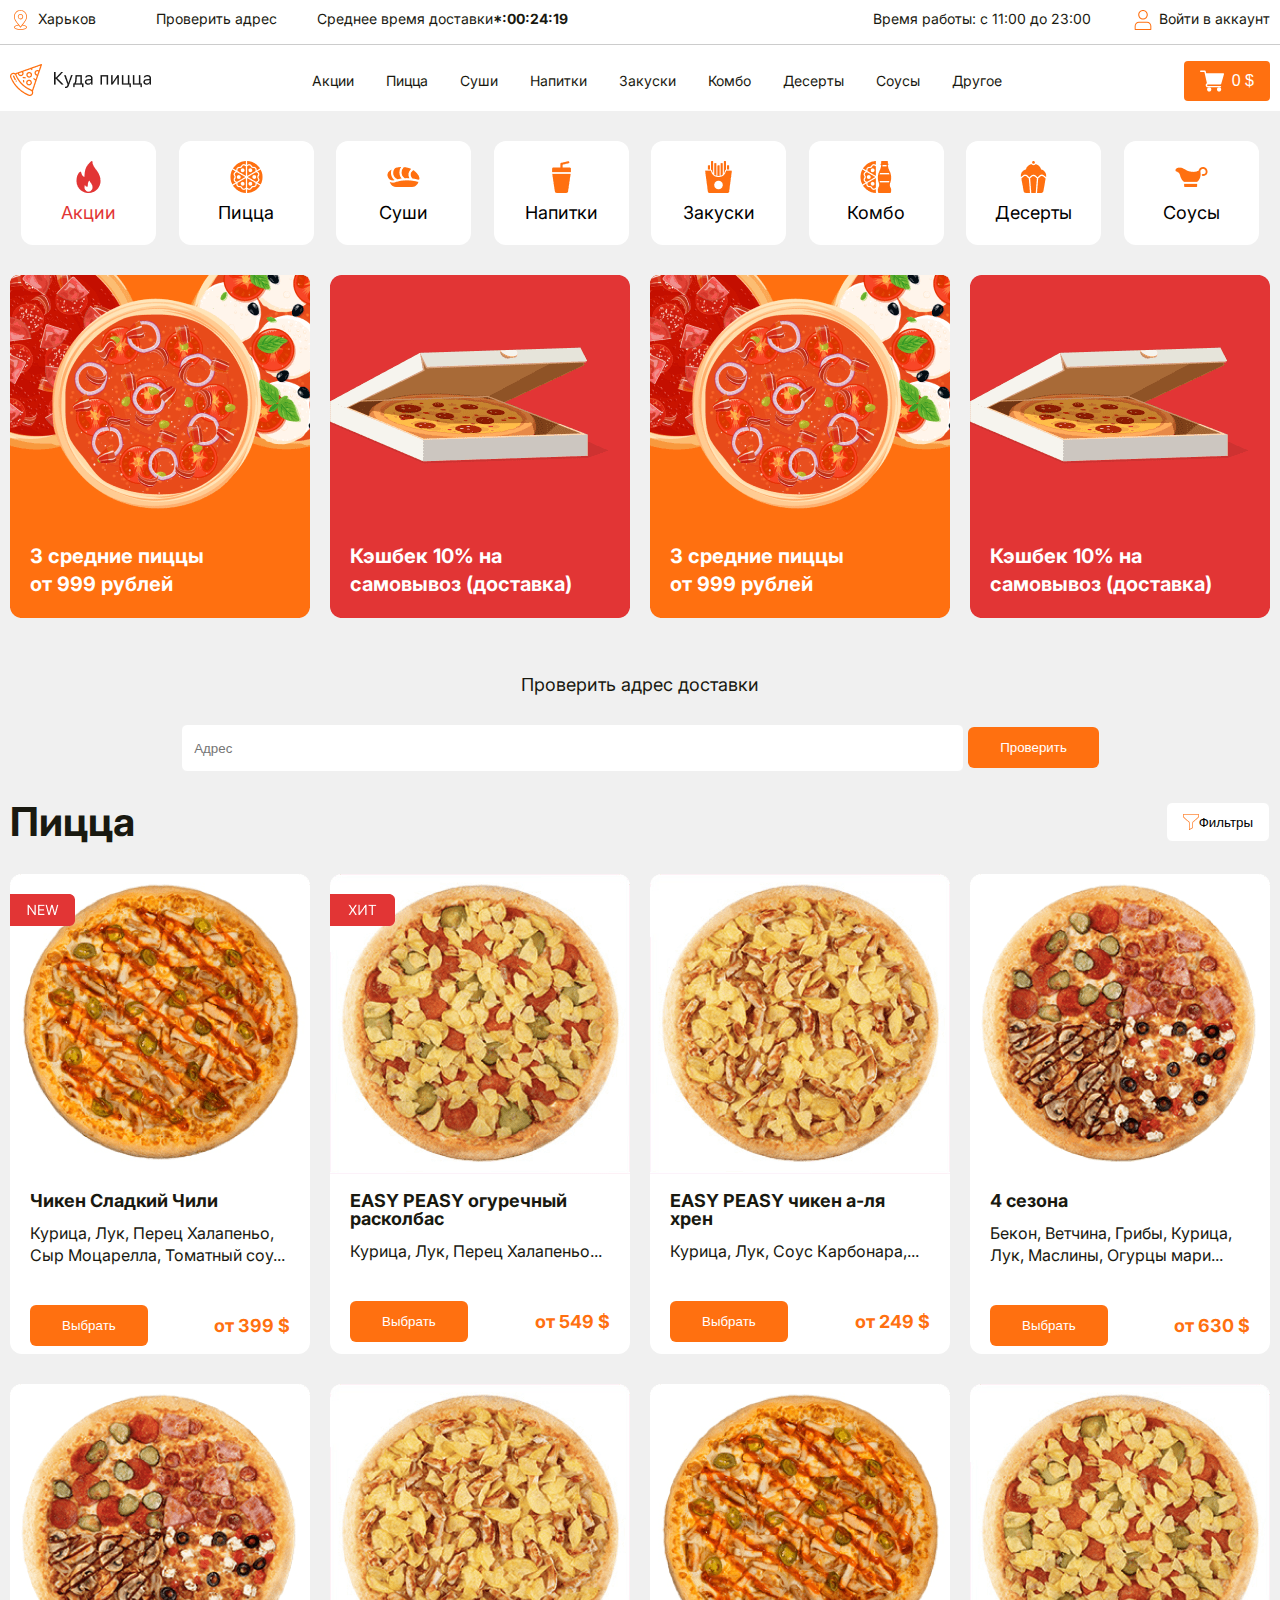
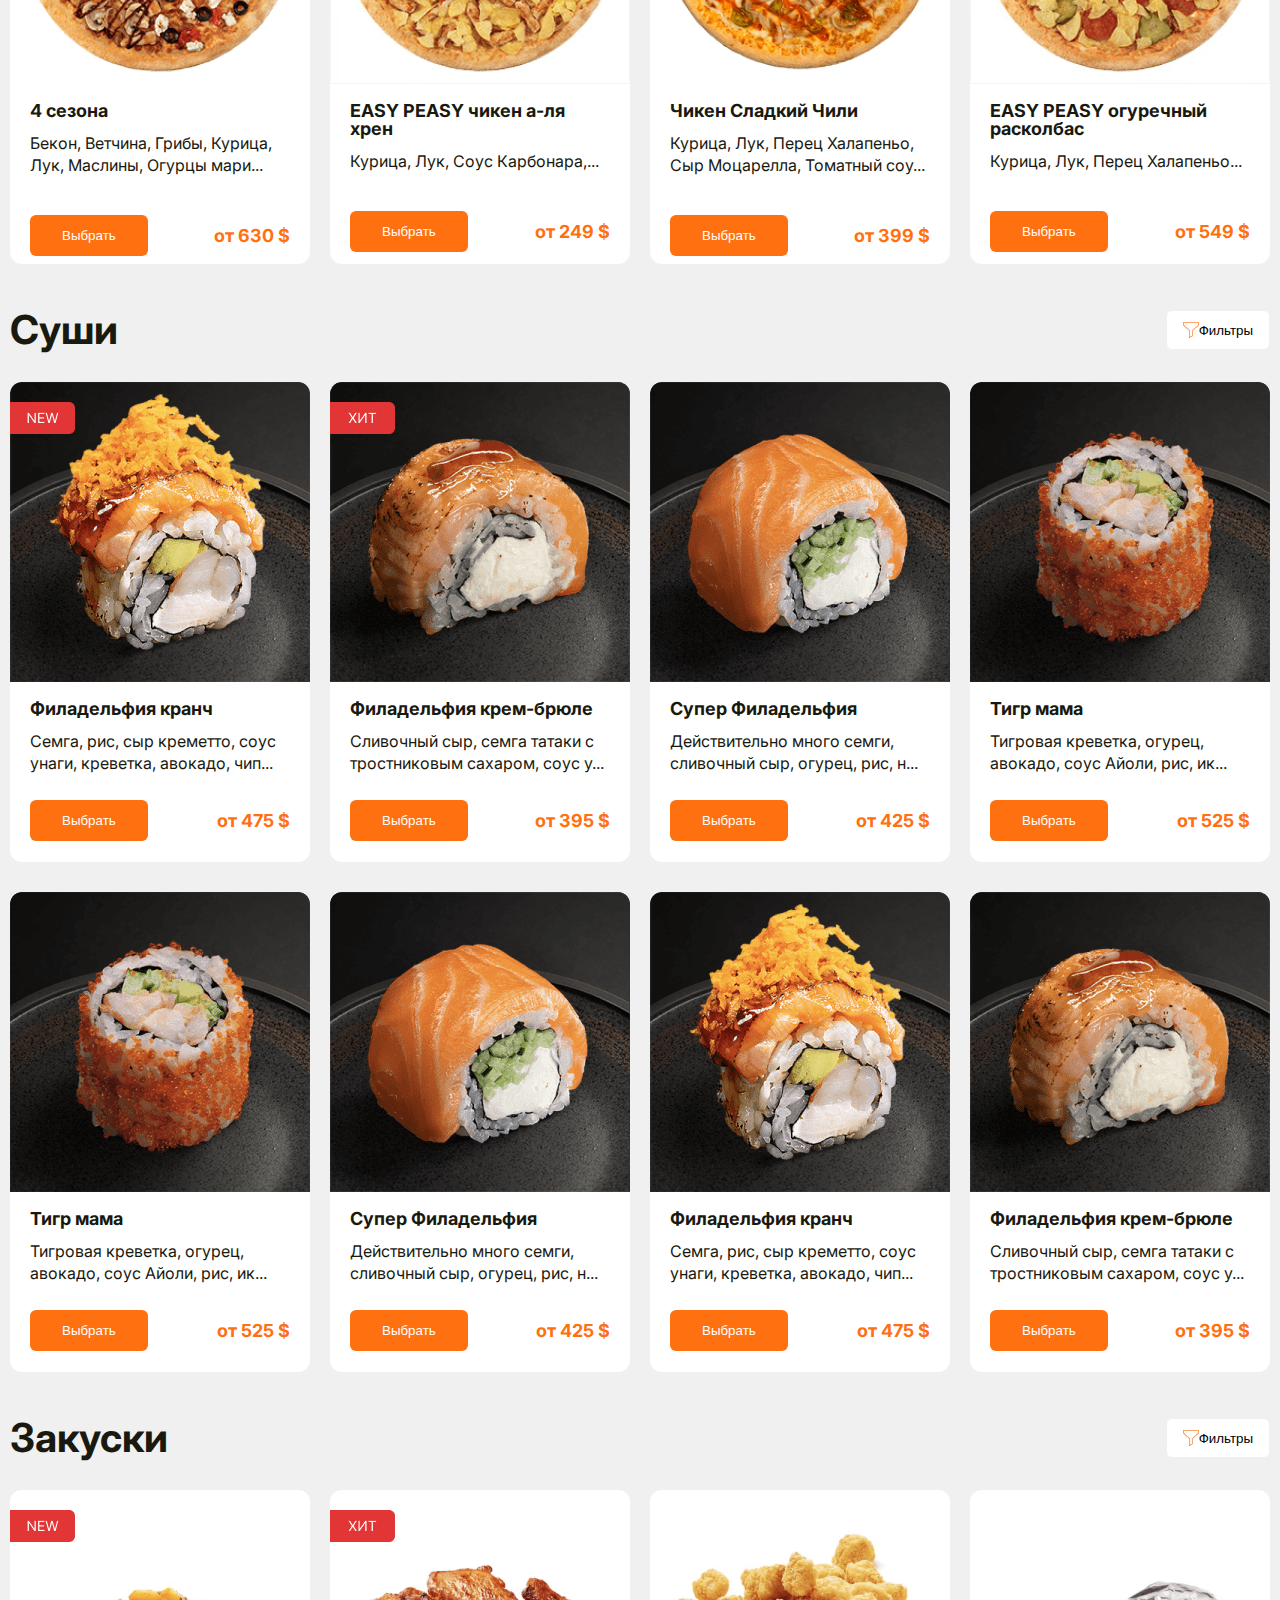
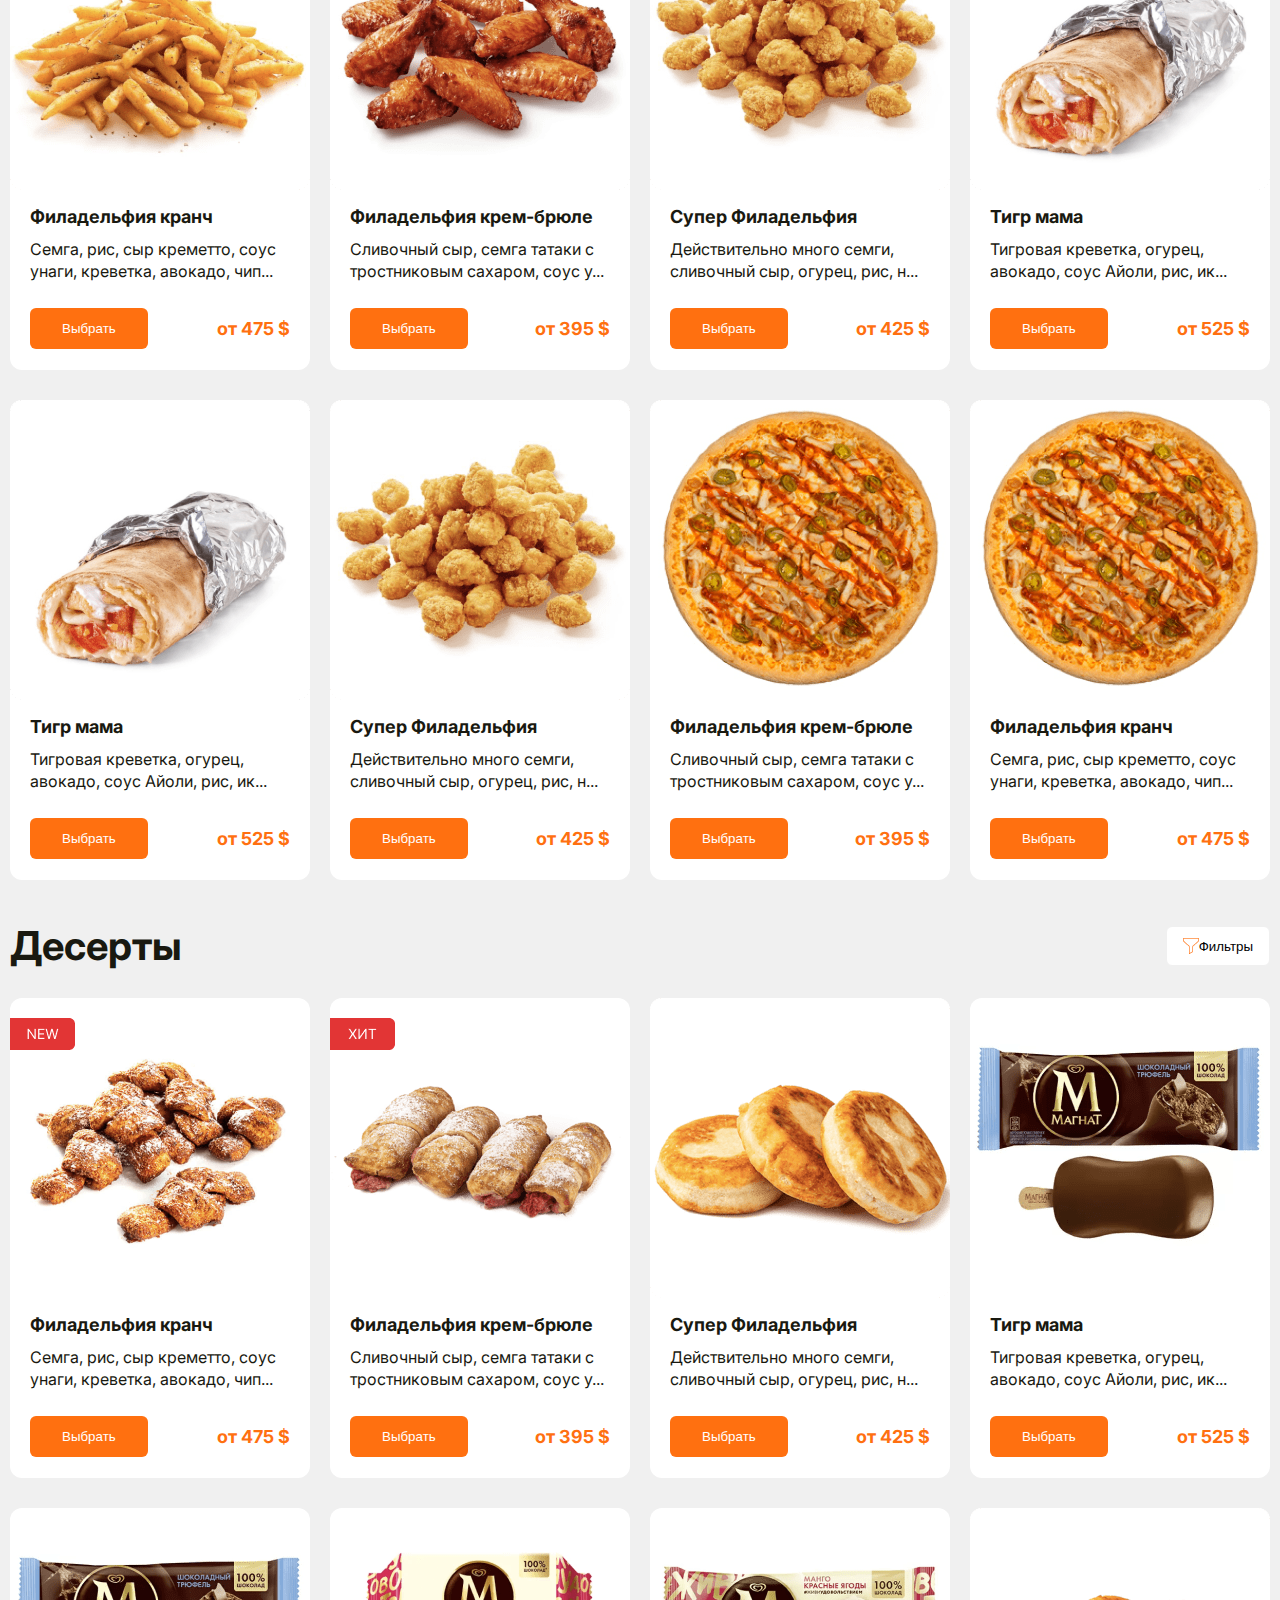
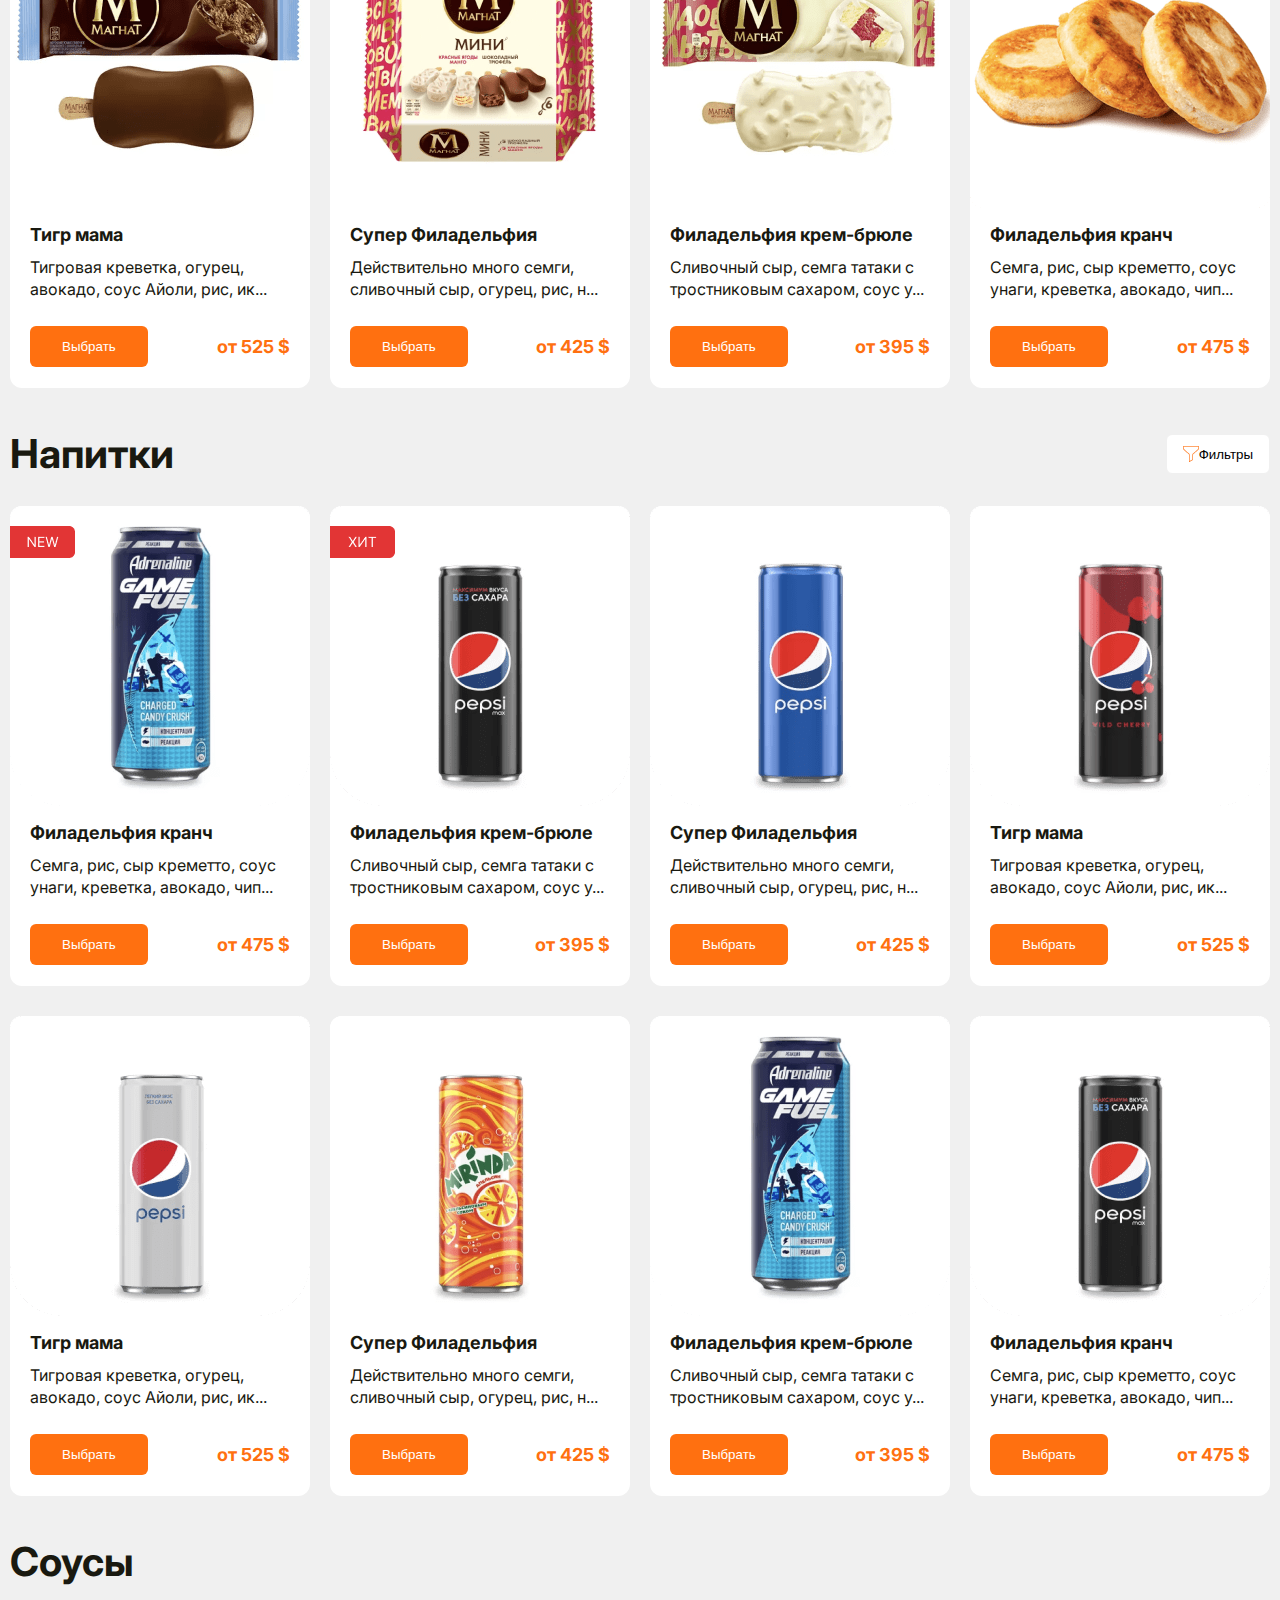
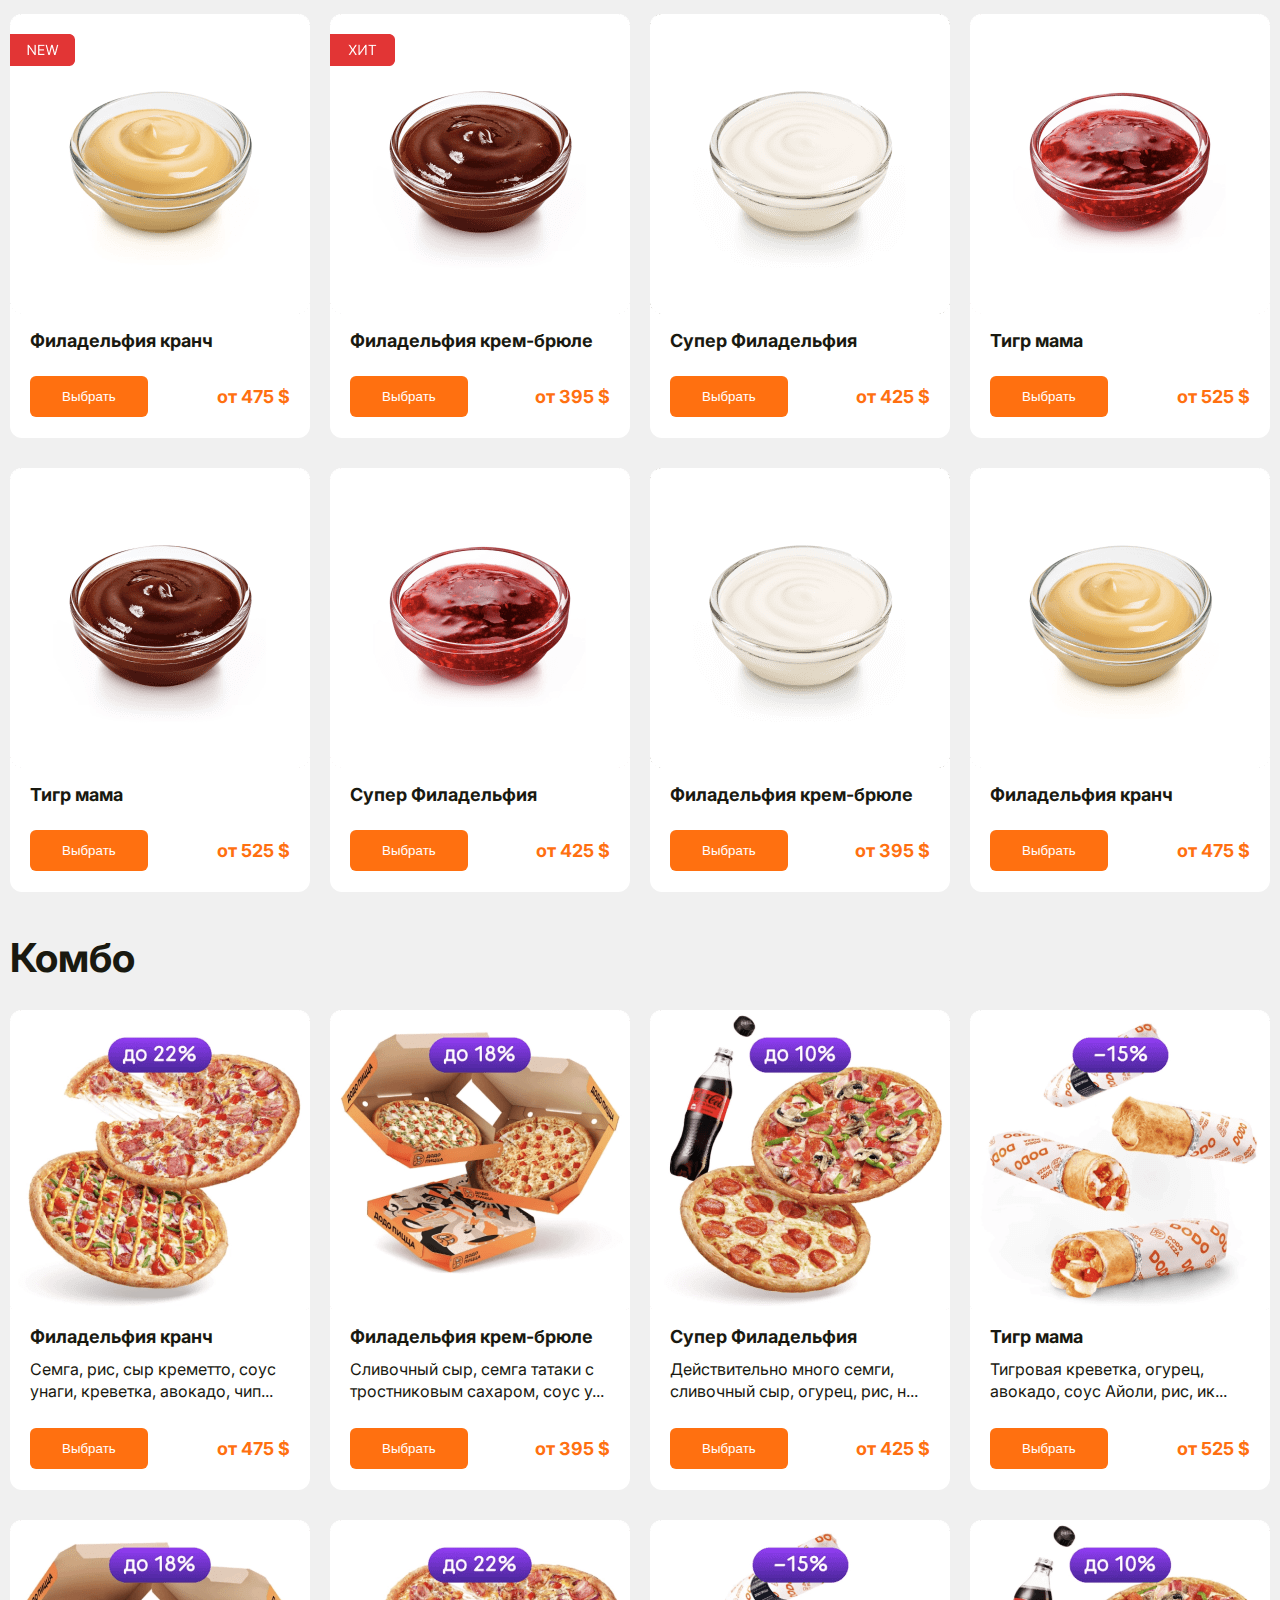
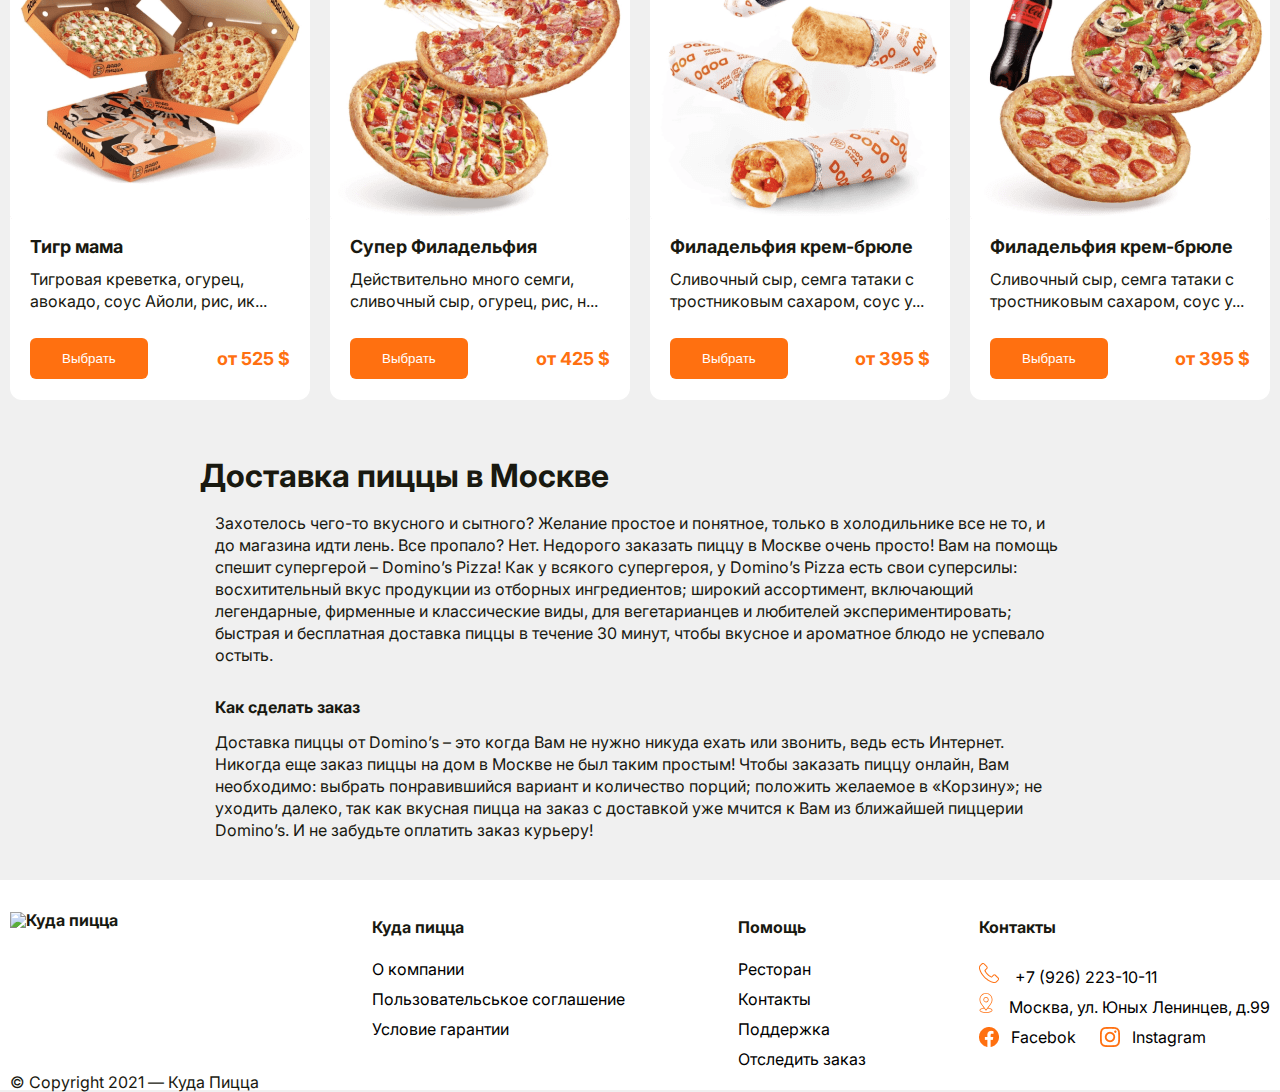
==== commit f255b156: "pop up №3 and page complete" ====
--- a/index.html
+++ b/index.html
@@ -49,7 +49,7 @@
                                         <li><a href="#" class="header__item">Десерты</a></li>
                                         <li><a href="#" class="header__item">Соусы</a></li>
                                         <li>
-                                            <p class="header__item">Другое</p>
+                                            <p class="header__item mores">Другое</p>
                                             <ul class="menu__inner animate__animated animate__fadeInUp">
                                                 <li><a href="#" class="menu__inner-item header__item">Акции</a></li>
                                                 <li><a href="#" class="menu__inner-item header__item">О компании</a></li>
@@ -166,7 +166,7 @@
                                 <p>Курица, Лук, Перец Халапеньо, Сыр Моцарелла, Томатный соу...</p>
                                 <div class="pizza_btn">
                                 <button class="btnpop">Выбрать</button>
-                                <h3>от 399 ₽</h3>
+                                <h3>от 399 $</h3>
                                 </div>
                             </div>
                         </div>
@@ -178,7 +178,7 @@
                                 <p>Курица, Лук, Перец Халапеньо...</p>
                                 <div class="pizza_btn">
                                     <button class="btnpop">Выбрать</button>
-                                    <h3>от 549 ₽</h3>
+                                    <h3>от 549 $</h3>
                                 </div>
                             </div>
                         </div>
@@ -189,7 +189,7 @@
                                 <p>Курица, Лук, Соус Карбонара,...</p>
                                 <div class="pizza_btn">
                                     <button class="btnpop">Выбрать</button>
-                                    <h3>от 249 ₽</h3>
+                                    <h3>от 249 $</h3>
                                 </div>
                             </div>
                         </div>
@@ -200,7 +200,7 @@
                                 <p>Бекон, Ветчина, Грибы, Курица, Лук, Маслины, Огурцы мари...</p>
                                 <div class="pizza_btn">
                                     <button class="btnpop">Выбрать</button>
-                                    <h3>от 630 ₽</h3>
+                                    <h3>от 630 $</h3>
                                 </div>
                             </div>
                         </div>
@@ -211,7 +211,7 @@
                                 <p>Бекон, Ветчина, Грибы, Курица, Лук, Маслины, Огурцы мари...</p>
                                 <div class="pizza_btn">
                                     <button class="btnpop">Выбрать</button>
-                                    <h3>от 630 ₽</h3>
+                                    <h3>от 630 $</h3>
                                 </div>
                             </div>
                         </div>
@@ -222,7 +222,7 @@
                                 <p>Курица, Лук, Соус Карбонара,...</p>
                                 <div class="pizza_btn">
                                     <button class="btnpop">Выбрать</button>
-                                    <h3>от 249 ₽</h3>
+                                    <h3>от 249 $</h3>
                                 </div>
                             </div>
                         </div>
@@ -233,7 +233,7 @@
                                 <p>Курица, Лук, Перец Халапеньо, Сыр Моцарелла, Томатный соу...</p>
                                 <div class="pizza_btn">
                                     <button class="btnpop">Выбрать</button>
-                                    <h3>от 399 ₽</h3>
+                                    <h3>от 399 $</h3>
                                 </div>
                             </div>
                         </div>
@@ -244,7 +244,7 @@
                                 <p>Курица, Лук, Перец Халапеньо...</p>
                                 <div class="pizza_btn">
                                     <button class="btnpop">Выбрать</button>
-                                    <h3>от 549 ₽</h3>
+                                    <h3>от 549 $</h3>
                                 </div>
                             </div>
                         </div>
@@ -317,35 +317,35 @@
                                                 <img src="img/sur.svg">
                                             </div>
                                             <h3>Моцарелла</h3>
-                                            <p>59 ₽</p>
+                                            <p>59 $</p>
                                         </div>
                                         <div class="container_fill_2">
                                             <div class="container_content" id="container2">
                                                 <img src="img/shampinion.svg">
                                             </div>
                                             <h3>Шампиньоны</h3>
-                                            <p>59 ₽</p>
+                                            <p>59 $</p>
                                         </div>
                                         <div class="container_fill_3">
                                             <div class="container_content" id="container3">
                                                 <img src="img/luk.svg">
                                             </div>
                                             <h3>Красный лук</h3>
-                                            <p>59 ₽</p>
+                                            <p>59 $</p>
                                         </div>
                                         <div class="container_fill_4">
                                             <div class="container_content" id="container4">
                                                 <img src="img/perec.svg">
                                             </div>
                                             <h3>Сладкий перец</h3>
-                                            <p>59 ₽</p>
+                                            <p>59 $</p>
                                         </div>
                                        </div>
                                     </div>
                                 </div>
                                 <div class="content_4">
                                     <div class="content_4_total">
-                                        <p>Итого: 379 ₽ <span>400 г</span></p>
+                                        <p>Итого: 379 $ <span>400 г</span></p>
                                         <button class="total_btn">Добавить</button>
                                     </div>
                                 </div>
@@ -402,6 +402,108 @@
                 </div>
             </div>
         </div>
+<!--Popup №3-->
+        <div class="popup_3">
+            <div class="popup_3_body">
+                <div class="popup_3_content">
+                    <div class="popup_3_nav">
+                        <h2>Ваш заказ</h2>
+                        <img id="popup_3_cross" src="img/Cross.svg">
+                    </div>
+                    <div class="popup_3_bag">
+                        <div class="bag_card_1">
+                            <div class="bag_card_content">
+                                <div class="bag_card_img"><img src="img/pizza2.png" alt=""></div>
+                                <div class="bag_card_text">
+                                    <div class="bag_card_text_title">
+                                        <h3>Чикен Сладкий Чили</h3>
+                                    </div>
+                                    <div class="bag_card_text_subtitle">
+                                        <p>Традиционное тесто, 23 см</p>
+                                    </div>
+                                    <div class="calc_and_prise">
+                                        <div class="calck"><img src="img/Minus.svg" class="minus1"><div class="calc_number5"></div><img src="img/Plus.svg" class="plus1"></div>
+                                        <div class="bag_prise">100 $</div>
+                                    </div>
+                                </div>
+                            </div>
+                        </div>
+                        <div class="bag_card_2">
+                            <div class="bag_card_content">
+                                <div class="bag_card_img"><img src="img/pizza2.png" alt=""></div>
+                                <div class="bag_card_text">
+                                    <div class="bag_card_text_title">
+                                        <h3>Чикен Сладкий Чили</h3>
+                                    </div>
+                                    <div class="bag_card_text_subtitle">
+                                        <p>Традиционное тесто, 23 см</p>
+                                    </div>
+                                    <div class="calc_and_prise">
+                                        <div class="calck"><img src="img/Minus.svg" class="minus2"><div class="calc_number4"></div><img src="img/Plus.svg" class="plus2"></div>
+                                        <div class="bag_prise">100 $</div>
+                                    </div>
+                                </div>
+                            </div>
+                        </div>
+                        <div class="bag_card_3">
+                            <div class="bag_card_content">
+                                <div class="bag_card_img"><img src="img/pizza2.png" alt=""></div>
+                                <div class="bag_card_text">
+                                    <div class="bag_card_text_title">
+                                        <h3>Чикен Сладкий Чили</h3>
+                                    </div>
+                                    <div class="bag_card_text_subtitle">
+                                        <p>Традиционное тесто, 23 см</p>
+                                    </div>
+                                    <div class="calc_and_prise">
+                                        <div class="calck"><img src="img/Minus.svg" class="minus3"><div class="calc_number3"></div><img src="img/Plus.svg" class="plus3"></div>
+                                        <div class="bag_prise">100 $</div>
+                                    </div>
+                                </div>
+                            </div>
+                        </div>
+                        <div class="bag_card_4">
+                            <div class="bag_card_content">
+                                <div class="bag_card_img"><img src="img/pizza2.png" alt=""></div>
+                                <div class="bag_card_text">
+                                    <div class="bag_card_text_title">
+                                        <h3>Чикен Сладкий Чили</h3>
+                                    </div>
+                                    <div class="bag_card_text_subtitle">
+                                        <p>Традиционное тесто, 23 см</p>
+                                    </div>
+                                    <div class="calc_and_prise">
+                                        <div class="calck"><img src="img/Minus.svg" class="minus4"><div class="calc_number2"></div><img src="img/Plus.svg" class="plus4"></div>
+                                        <div class="bag_prise">100 $</div>
+                                    </div>
+                                </div>
+                            </div>
+                        </div>
+                        <div class="bag_card_5">
+                            <div class="bag_card_content">
+                                <div class="bag_card_img"><img src="img/pizza2.png" alt=""></div>
+                                <div class="bag_card_text">
+                                    <div class="bag_card_text_title">
+                                        <h3>Чикен Сладкий Чили</h3>
+                                    </div>
+                                    <div class="bag_card_text_subtitle">
+                                        <p>Традиционное тесто, 23 см</p>
+                                    </div>
+                                    <div class="calc_and_prise">
+                                        <div class="calck"><img src="img/Minus.svg" class="minus5"><div class="calc_number1"></div><img src="img/Plus.svg" class="plus5"></div>
+                                        <div class="bag_prise">100 $</div>
+                                    </div>
+                                </div>
+                            </div>
+                        </div>
+                    </div>
+                    <div class="finish_step">
+                        <div class="finish_prise"></div>
+                        <div class="finish_btn"><button><a href="./complete.html">Оформить заказ</a></button></div>
+                    </div>
+                </div>
+            </div>
+        </div>
         <div class="tovars_susi">
             <div class="container">
                 <div class="susi">
@@ -418,7 +520,7 @@
                                 <p>Семга, рис, сыр креметто, соус унаги, креветка, авокадо, чип...</p>
                                 <div class="susi_btn">
                                     <button class="btnpop">Выбрать</button>
-                                    <h3>от 475 ₽</h3>
+                                    <h3>от 475 $</h3>
                                 </div>
                             </div>
                         </div>
@@ -430,7 +532,7 @@
                                 <p>Сливочный сыр, семга татаки с тростниковым сахаром, соус у...</p>
                                 <div class="susi_btn">
                                     <button class="btnpop">Выбрать</button>
-                                    <h3>от 395 ₽</h3>
+                                    <h3>от 395 $</h3>
                                 </div>
                             </div>
                         </div>
@@ -441,7 +543,7 @@
                                 <p>Действительно много семги, сливочный сыр, огурец, рис, н...</p>
                                 <div class="susi_btn">
                                     <button class="btnpop">Выбрать</button>
-                                    <h3>от 425 ₽</h3>
+                                    <h3>от 425 $</h3>
                                 </div>
                             </div>
                         </div>
@@ -452,7 +554,7 @@
                                 <p>Тигровая креветка, огурец, авокадо, соус Айоли, рис, ик...</p>
                                 <div class="susi_btn">
                                     <button class="btnpop">Выбрать</button>
-                                    <h3>от 525 ₽</h3>
+                                    <h3>от 525 $</h3>
                                 </div>
                             </div>
                         </div>
@@ -463,7 +565,7 @@
                                 <p>Тигровая креветка, огурец, авокадо, соус Айоли, рис, ик...</p>
                                 <div class="susi_btn">
                                     <button class="btnpop">Выбрать</button>
-                                    <h3>от 525 ₽</h3>
+                                    <h3>от 525 $</h3>
                                 </div>
                             </div>
                         </div>
@@ -474,7 +576,7 @@
                                 <p>Действительно много семги, сливочный сыр, огурец, рис, н...</p>
                                 <div class="susi_btn">
                                     <button class="btnpop">Выбрать</button>
-                                    <h3>от 425 ₽</h3>
+                                    <h3>от 425 $</h3>
                                 </div>
                             </div>
                         </div>
@@ -485,7 +587,7 @@
                                 <p>Семга, рис, сыр креметто, соус унаги, креветка, авокадо, чип...</p>
                                 <div class="susi_btn">
                                     <button class="btnpop">Выбрать</button>
-                                    <h3>от 475 ₽</h3>
+                                    <h3>от 475 $</h3>
                                 </div>
                             </div>
                         </div>
@@ -496,7 +598,7 @@
                                 <p>Сливочный сыр, семга татаки с тростниковым сахаром, соус у...</p>
                                 <div class="susi_btn">
                                     <button class="btnpop">Выбрать</button>
-                                    <h3>от 395 ₽</h3>
+                                    <h3>от 395 $</h3>
                                 </div>
                             </div>
                         </div>
@@ -520,7 +622,7 @@
                                 <p>Семга, рис, сыр креметто, соус унаги, креветка, авокадо, чип...</p>
                                 <div class="snacs_btn">
                                     <button class="btnpop">Выбрать</button>
-                                    <h3>от 475 ₽</h3>
+                                    <h3>от 475 $</h3>
                                 </div>
                             </div>
                         </div>
@@ -532,7 +634,7 @@
                                 <p>Сливочный сыр, семга татаки с тростниковым сахаром, соус у...</p>
                                 <div class="snacs_btn">
                                     <button class="btnpop">Выбрать</button>
-                                    <h3>от 395 ₽</h3>
+                                    <h3>от 395 $</h3>
                                 </div>
                             </div>
                         </div>
@@ -543,7 +645,7 @@
                                 <p>Действительно много семги, сливочный сыр, огурец, рис, н...</p>
                                 <div class="snacs_btn">
                                     <button class="btnpop">Выбрать</button>
-                                    <h3>от 425 ₽</h3>
+                                    <h3>от 425 $</h3>
                                 </div>
                             </div>
                         </div>
@@ -554,7 +656,7 @@
                                 <p>Тигровая креветка, огурец, авокадо, соус Айоли, рис, ик...</p>
                                 <div class="snacs_btn">
                                     <button class="btnpop">Выбрать</button>
-                                    <h3>от 525 ₽</h3>
+                                    <h3>от 525 $</h3>
                                 </div>
                             </div>
                         </div>
@@ -565,7 +667,7 @@
                                 <p>Тигровая креветка, огурец, авокадо, соус Айоли, рис, ик...</p>
                                 <div class="snacs_btn">
                                     <button class="btnpop">Выбрать</button>
-                                    <h3>от 525 ₽</h3>
+                                    <h3>от 525 $</h3>
                                 </div>
                             </div>
                         </div>
@@ -576,7 +678,7 @@
                                 <p>Действительно много семги, сливочный сыр, огурец, рис, н...</p>
                                 <div class="snacs_btn">
                                     <button class="btnpop">Выбрать</button>
-                                    <h3>от 425 ₽</h3>
+                                    <h3>от 425 $</h3>
                                 </div>
                             </div>
                         </div>
@@ -587,7 +689,7 @@
                                 <p>Сливочный сыр, семга татаки с тростниковым сахаром, соус у...</p>
                                 <div class="snacs_btn">
                                     <button class="btnpop">Выбрать</button>
-                                    <h3>от 395 ₽</h3>
+                                    <h3>от 395 $</h3>
                                 </div>
                             </div>
                         </div>
@@ -598,7 +700,7 @@
                                 <p>Семга, рис, сыр креметто, соус унаги, креветка, авокадо, чип...</p>
                                 <div class="snacs_btn">
                                     <button class="btnpop">Выбрать</button>
-                                    <h3>от 475 ₽</h3>
+                                    <h3>от 475 $</h3>
                                 </div>
                             </div>
                         </div>
@@ -622,7 +724,7 @@
                                 <p>Семга, рис, сыр креметто, соус унаги, креветка, авокадо, чип...</p>
                                 <div class="deserts_btn">
                                     <button>Выбрать</button>
-                                    <h3>от 475 ₽</h3>
+                                    <h3>от 475 $</h3>
                                 </div>
                             </div>
                         </div>
@@ -634,7 +736,7 @@
                                 <p>Сливочный сыр, семга татаки с тростниковым сахаром, соус у...</p>
                                 <div class="deserts_btn">
                                     <button>Выбрать</button>
-                                    <h3>от 395 ₽</h3>
+                                    <h3>от 395 $</h3>
                                 </div>
                             </div>
                         </div>
@@ -645,7 +747,7 @@
                                 <p>Действительно много семги, сливочный сыр, огурец, рис, н...</p>
                                 <div class="deserts_btn">
                                     <button>Выбрать</button>
-                                    <h3>от 425 ₽</h3>
+                                    <h3>от 425 $</h3>
                                 </div>
                             </div>
                         </div>
@@ -656,7 +758,7 @@
                                 <p>Тигровая креветка, огурец, авокадо, соус Айоли, рис, ик...</p>
                                 <div class="deserts_btn">
                                     <button>Выбрать</button>
-                                    <h3>от 525 ₽</h3>
+                                    <h3>от 525 $</h3>
                                 </div>
                             </div>
                         </div>
@@ -667,7 +769,7 @@
                                 <p>Тигровая креветка, огурец, авокадо, соус Айоли, рис, ик...</p>
                                 <div class="deserts_btn">
                                     <button>Выбрать</button>
-                                    <h3>от 525 ₽</h3>
+                                    <h3>от 525 $</h3>
                                 </div>
                             </div>
                         </div>
@@ -678,7 +780,7 @@
                                 <p>Действительно много семги, сливочный сыр, огурец, рис, н...</p>
                                 <div class="deserts_btn">
                                     <button>Выбрать</button>
-                                    <h3>от 425 ₽</h3>
+                                    <h3>от 425 $</h3>
                                 </div>
                             </div>
                         </div>
@@ -689,7 +791,7 @@
                                 <p>Сливочный сыр, семга татаки с тростниковым сахаром, соус у...</p>
                                 <div class="deserts_btn">
                                     <button>Выбрать</button>
-                                    <h3>от 395 ₽</h3>
+                                    <h3>от 395 $</h3>
                                 </div>
                             </div>
                         </div>
@@ -700,7 +802,7 @@
                                 <p>Семга, рис, сыр креметто, соус унаги, креветка, авокадо, чип...</p>
                                 <div class="deserts_btn">
                                     <button>Выбрать</button>
-                                    <h3>от 475 ₽</h3>
+                                    <h3>от 475 $</h3>
                                 </div>
                             </div>
                         </div>
@@ -724,7 +826,7 @@
                                 <p>Семга, рис, сыр креметто, соус унаги, креветка, авокадо, чип...</p>
                                 <div class="drink_btn">
                                     <button>Выбрать</button>
-                                    <h3>от 475 ₽</h3>
+                                    <h3>от 475 $</h3>
                                 </div>
                             </div>
                         </div>
@@ -736,7 +838,7 @@
                                 <p>Сливочный сыр, семга татаки с тростниковым сахаром, соус у...</p>
                                 <div class="drink_btn">
                                     <button>Выбрать</button>
-                                    <h3>от 395 ₽</h3>
+                                    <h3>от 395 $</h3>
                                 </div>
                             </div>
                         </div>
@@ -747,7 +849,7 @@
                                 <p>Действительно много семги, сливочный сыр, огурец, рис, н...</p>
                                 <div class="drink_btn">
                                     <button>Выбрать</button>
-                                    <h3>от 425 ₽</h3>
+                                    <h3>от 425 $</h3>
                                 </div>
                             </div>
                         </div>
@@ -758,7 +860,7 @@
                                 <p>Тигровая креветка, огурец, авокадо, соус Айоли, рис, ик...</p>
                                 <div class="drink_btn">
                                     <button>Выбрать</button>
-                                    <h3>от 525 ₽</h3>
+                                    <h3>от 525 $</h3>
                                 </div>
                             </div>
                         </div>
@@ -769,7 +871,7 @@
                                 <p>Тигровая креветка, огурец, авокадо, соус Айоли, рис, ик...</p>
                                 <div class="drink_btn">
                                     <button>Выбрать</button>
-                                    <h3>от 525 ₽</h3>
+                                    <h3>от 525 $</h3>
                                 </div>
                             </div>
                         </div>
@@ -780,7 +882,7 @@
                                 <p>Действительно много семги, сливочный сыр, огурец, рис, н...</p>
                                 <div class="drink_btn">
                                     <button>Выбрать</button>
-                                    <h3>от 425 ₽</h3>
+                                    <h3>от 425 $</h3>
                                 </div>
                             </div>
                         </div>
@@ -791,7 +893,7 @@
                                 <p>Сливочный сыр, семга татаки с тростниковым сахаром, соус у...</p>
                                 <div class="drink_btn">
                                     <button>Выбрать</button>
-                                    <h3>от 395 ₽</h3>
+                                    <h3>от 395 $</h3>
                                 </div>
                             </div>
                         </div>
@@ -802,7 +904,7 @@
                                 <p>Семга, рис, сыр креметто, соус унаги, креветка, авокадо, чип...</p>
                                 <div class="drink_btn">
                                     <button>Выбрать</button>
-                                    <h3>от 475 ₽</h3>
+                                    <h3>от 475 $</h3>
                                 </div>
                             </div>
                         </div>
@@ -824,7 +926,7 @@
                                 <h3>Филадельфия кранч</h3>
                                 <div class="souse_btn">
                                     <button>Выбрать</button>
-                                    <h3>от 475 ₽</h3>
+                                    <h3>от 475 $</h3>
                                 </div>
                             </div>
                         </div>
@@ -835,7 +937,7 @@
                                 <h3>Филадельфия крем-брюле</h3>
                                 <div class="souse_btn">
                                     <button>Выбрать</button>
-                                    <h3>от 395 ₽</h3>
+                                    <h3>от 395 $</h3>
                                 </div>
                             </div>
                         </div>
@@ -845,7 +947,7 @@
                                 <h3>Супер Филадельфия</h3>
                                 <div class="souse_btn">
                                     <button>Выбрать</button>
-                                    <h3>от 425 ₽</h3>
+                                    <h3>от 425 $</h3>
                                 </div>
                             </div>
                         </div>
@@ -855,7 +957,7 @@
                                 <h3>Тигр мама</h3>
                                 <div class="souse_btn">
                                     <button>Выбрать</button>
-                                    <h3>от 525 ₽</h3>
+                                    <h3>от 525 $</h3>
                                 </div>
                             </div>
                         </div>
@@ -865,7 +967,7 @@
                                 <h3>Тигр мама</h3>
                                 <div class="souse_btn">
                                     <button>Выбрать</button>
-                                    <h3>от 525 ₽</h3>
+                                    <h3>от 525 $</h3>
                                 </div>
                             </div>
                         </div>
@@ -875,7 +977,7 @@
                                 <h3>Супер Филадельфия</h3>
                                 <div class="souse_btn">
                                     <button>Выбрать</button>
-                                    <h3>от 425 ₽</h3>
+                                    <h3>от 425 $</h3>
                                 </div>
                             </div>
                         </div>
@@ -885,7 +987,7 @@
                                 <h3>Филадельфия крем-брюле</h3>
                                 <div class="souse_btn">
                                     <button>Выбрать</button>
-                                    <h3>от 395 ₽</h3>
+                                    <h3>от 395 $</h3>
                                 </div>
                             </div>
                         </div>
@@ -895,7 +997,7 @@
                                 <h3>Филадельфия кранч</h3>
                                 <div class="souse_btn">
                                     <button>Выбрать</button>
-                                    <h3>от 475 ₽</h3>
+                                    <h3>от 475 $</h3>
                                 </div>
                             </div>
                         </div>
@@ -917,7 +1019,7 @@
                                 <p>Семга, рис, сыр креметто, соус унаги, креветка, авокадо, чип...</p>
                                 <div class="combo_btn">
                                     <button>Выбрать</button>
-                                    <h3>от 475 ₽</h3>
+                                    <h3>от 475 $</h3>
                                 </div>
                             </div>
                         </div>
@@ -928,7 +1030,7 @@
                                 <p>Сливочный сыр, семга татаки с тростниковым сахаром, соус у...</p>
                                 <div class="combo_btn">
                                     <button>Выбрать</button>
-                                    <h3>от 395 ₽</h3>
+                                    <h3>от 395 $</h3>
                                 </div>
                             </div>
                         </div>
@@ -939,7 +1041,7 @@
                                 <p>Действительно много семги, сливочный сыр, огурец, рис, н...</p>
                                 <div class="combo_btn">
                                     <button>Выбрать</button>
-                                    <h3>от 425 ₽</h3>
+                                    <h3>от 425 $</h3>
                                 </div>
                             </div>
                         </div>
@@ -950,7 +1052,7 @@
                                 <p>Тигровая креветка, огурец, авокадо, соус Айоли, рис, ик...</p>
                                 <div class="combo_btn">
                                     <button>Выбрать</button>
-                                    <h3>от 525 ₽</h3>
+                                    <h3>от 525 $</h3>
                                 </div>
                             </div>
                         </div>
@@ -961,7 +1063,7 @@
                                 <p>Тигровая креветка, огурец, авокадо, соус Айоли, рис, ик...</p>
                                 <div class="combo_btn">
                                     <button>Выбрать</button>
-                                    <h3>от 525 ₽</h3>
+                                    <h3>от 525 $</h3>
                                 </div>
                             </div>
                         </div>
@@ -972,7 +1074,7 @@
                                 <p>Действительно много семги, сливочный сыр, огурец, рис, н...</p>
                                 <div class="combo_btn">
                                     <button>Выбрать</button>
-                                    <h3>от 425 ₽</h3>
+                                    <h3>от 425 $</h3>
                                 </div>
                             </div>
                         </div>
@@ -983,7 +1085,7 @@
                                 <p>Сливочный сыр, семга татаки с тростниковым сахаром, соус у...</p>
                                 <div class="combo_btn">
                                     <button>Выбрать</button>
-                                    <h3>от 395 ₽</h3>
+                                    <h3>от 395 $</h3>
                                 </div>
                             </div>
                         </div>
@@ -994,7 +1096,7 @@
                                 <p>Сливочный сыр, семга татаки с тростниковым сахаром, соус у...</p>
                                 <div class="combo_btn">
                                     <button>Выбрать</button>
-                                    <h3>от 395 ₽</h3>
+                                    <h3>от 395 $</h3>
                                 </div>
                             </div>
                         </div>
--- a/css/main.css
+++ b/css/main.css
@@ -1 +1 @@
-*,:after,:before{-webkit-box-sizing:border-box;box-sizing:border-box}button{border:0;cursor:pointer}.btn{background-color:#FF7010;border-radius:4px;border:0;color:#fff;font-weight:400;font-size:16px;line-height:22px}.header__foot.active{position:fixed;top:0;padding:12px 0}body{background:#F0F0F0;font-family:inter;color:#191910}.container{max-width:1290px;padding:0 10px;margin:0 auto}.header__foot,.header__head{background-color:#fff;width:100%}.header__foot{z-index:2}.header__head{padding:10px 0}.menu{display:-webkit-box;display:-ms-flexbox;display:flex;-webkit-box-pack:justify;-ms-flex-pack:justify;justify-content:space-between}.header__left,.header__right{display:-webkit-box;display:-ms-flexbox;display:flex;-webkit-box-pack:justify;-ms-flex-pack:justify;justify-content:space-between}.header__fall-item{padding:0 20px 0 28px;display:inline;position:relative;cursor:pointer}.header__fall-item:before{content:"";position:absolute;left:0;top:0;width:13px;height:20px;margin-left:3.5px;background:url("../img/address.svg") no-repeat center}.header__fall-item:after{content:"";position:absolute;right:0;top:23%;width:12px;height:12px;background:url("../img/Arrow down.svg") no-repeat center}.header__left li+li{margin-left:40px}.header__item{font-size:14px;line-height:18px;font-weight:400;color:#191910;-webkit-transition:0.3s;transition:0.3s}.header__item span{font-weight:700}.header__item:hover{color:#FF7010}.header__right li+li{margin-left:40px}.header__acc-item{padding-left:28px;position:relative}.header__acc-item:before{content:"";position:absolute;left:0;top:0;width:20px;height:20px;margin-left:2px;background:url("../img/Account.svg") no-repeat center}.header__foot-body{display:-webkit-box;display:-ms-flexbox;display:flex;-webkit-box-pack:justify;-ms-flex-pack:justify;justify-content:space-between;-webkit-box-align:center;-ms-flex-align:center;align-items:center}.header__btn{padding:8px 16px;display:-webkit-box;display:-ms-flexbox;display:flex;-webkit-box-align:center;-ms-flex-align:center;align-items:center;-webkit-transition:0.3s;transition:0.3s}.header__btn img{padding-right:8px}.header__btn:hover{background-color:#FF6600;-webkit-box-shadow:0 0 15px #FF7010;box-shadow:0 0 15px #FF7010}.menu__list-foot{display:-webkit-box;display:-ms-flexbox;display:flex;-webkit-box-pack:justify;-ms-flex-pack:justify;justify-content:space-between;-webkit-box-align:center;-ms-flex-align:center;align-items:center}.menu__list-foot>li+li{margin-left:32px}.menu__list-foot>li:last-child{cursor:pointer;position:relative;padding-right:20px}.menu__list-foot>li:last-child:after{content:"";position:absolute;right:0;top:23%;width:12px;height:12px;background:url("../img/Arrow down.svg") no-repeat center}.menu__list-foot>li:last-child p{-webkit-user-select:none;-moz-user-select:none;-ms-user-select:none;user-select:none}.menu__inner{display:none;position:absolute;left:-150%;margin-top:31px;background-color:#fff;border:1px solid #F0F0F0;-webkit-box-shadow:0px 2px 8px rgba(25,25,25,0.1);box-shadow:0px 2px 8px rgba(25,25,25,0.1);border-radius:12px;width:265px;height:304px;padding:26px 20px}.menu__inner>li+li{margin-top:16px}.menu__inner:before{content:"";position:absolute;width:16px;height:8px;border-bottom:8px solid #fff;border-left:8px solid transparent;border-right:8px solid transparent;top:-2.5%;left:50%;right:50%;-webkit-transform:translate(-50%);transform:translate(-50%)}.tovar_bag{opacity:0;display:none;position:absolute;right:0;margin-top:123px;background:white;padding:12px 32px;border-radius:58px;-webkit-transition:all 1s;transition:all 1s}.tovar_bag p{font-weight:400;font-size:14px;line-height:18px;color:#191919}.tovar_bag.active{display:block;opacity:1}.nav_fill{display:-webkit-box;display:-ms-flexbox;display:flex;-ms-flex-pack:distribute;justify-content:space-around;margin-top:30px}.nav_fill .block{width:135px;height:104px;border-radius:12px;font-size:18px;display:-webkit-box;display:-ms-flexbox;display:flex;-webkit-box-orient:vertical;-webkit-box-direction:normal;-ms-flex-direction:column;flex-direction:column;text-align:center;background:#ffff;cursor:pointer}.nav_fill .block1{color:#E23535}.nav_fill .block img{margin-top:20px;margin-bottom:8px}.hero_category .container{margin-top:30px;display:-webkit-box;display:-ms-flexbox;display:flex;-webkit-box-pack:justify;-ms-flex-pack:justify;justify-content:space-between}.hero_category .container .blocks{width:300px;height:343px;cursor:pointer}.hero_category .container .blocks .text{margin:267px 20px 40px 20px;max-width:190px;line-height:28px;font-size:20px;color:#fff}.hero_category .container .blocks .text2{max-width:240px}.hero_category .container .blocks .text4{max-width:240px}.block3,.hero_category .container .block1{background:url(../img/Group_737.png)}.block4,.hero_category .container .block2{background:url(../img/Group_738.png)}.hero_adress{display:-webkit-box;display:-ms-flexbox;display:flex;-webkit-box-pack:center;-ms-flex-pack:center;justify-content:center;margin-top:58px;text-align:center;-webkit-box-align:center;-ms-flex-align:center;align-items:center}.hero_adress .text{font-size:18px;margin-bottom:30px}.hero_adress_input input{width:783px;height:48px;border-radius:6px;border:1px solid #F0F0F0;padding-left:12px}.hero_adress_input button{padding:13px 32px;background:#FF7010;border:none;border-radius:6px;color:#fff;-webkit-transition:0.3s;transition:0.3s}.hero_adress_input button:hover{background-color:#FF6600;-webkit-box-shadow:0 0 15px #FF7010;box-shadow:0 0 15px #FF7010}.tovars_pizza{margin-top:30px}.pizza_header{display:-webkit-box;display:-ms-flexbox;display:flex;-webkit-box-pack:justify;-ms-flex-pack:justify;justify-content:space-between}.pizza_header,.susi_header h2{font-size:40px}.pizza_header button{display:-webkit-box;display:-ms-flexbox;display:flex;-webkit-box-align:center;-ms-flex-align:center;align-items:center;border:1px solid #F0F0F0;border-radius:6px;padding:9px 16px;background:#FFFF}.pizza_cards{display:-webkit-box;display:-ms-flexbox;display:flex;-webkit-box-pack:justify;-ms-flex-pack:justify;justify-content:space-between;-ms-flex-wrap:wrap;flex-wrap:wrap;margin-top:32px}.block{width:300px;height:480px;border-radius:12px;background:#FFFF}.pizza_tovars img[src="img/lable.png"]{position:absolute;margin-top:20px}.pizza_tovars img[src="img/lable2.png"]{position:absolute;margin-top:20px}.pizza_tovars .text{padding:0px 20px;margin-top:16px}.pizza_tovars .text h3{font-size:18px}.pizza_tovars .text p{margin-top:12px;font-size:16px;line-height:22px}.pizza_btn{margin-top:39px;margin-bottom:13px;display:-webkit-box;display:-ms-flexbox;display:flex;-webkit-box-pack:justify;-ms-flex-pack:justify;justify-content:space-between;-webkit-box-align:center;-ms-flex-align:center;align-items:center}.pizza_btn button{padding:13px 32px;background:#FF7010;border-radius:6px;border:none;color:white;-webkit-transition:0.3s;transition:0.3s}.pizza_btn button:hover{background-color:#FF6600;-webkit-box-shadow:0 0 15px #FF7010;box-shadow:0 0 15px #FF7010}.pizza_btn h3{font-size:18px;color:#FF7010}.popup,.popup_2{display:none;position:fixed;height:100%;width:100%;top:0;left:0;z-index:2;-webkit-backdrop-filter:blur(32px);backdrop-filter:blur(32px);background:rgba(25,25,25,0.4)}.popup.active{display:block}.popup_body{margin-top:17px;margin-left:auto;margin-right:auto;background:white;max-height:623px;width:990px;border-radius:24px}.popup_content{display:-webkit-box;display:-ms-flexbox;display:flex;padding-top:32px;padding-bottom:20px;padding-right:20px}.popup_photo_content{padding-top:15px;padding-left:15px;padding-bottom:95px}.popup_photo_content img{width:450px;height:450px}.content_1_title{display:-webkit-box;display:-ms-flexbox;display:flex;-webkit-box-align:center;-ms-flex-align:center;align-items:center}.content_1_title img{height:24px;width:24px;margin-right:8px}.content_1_container_fill{display:-webkit-box;display:-ms-flexbox;display:flex;margin-bottom:20px;text-align:center}.content_1_container_fill h3{font-weight:400}.container_fill_2 h3{color:#A5A5A5}.container_content{width:110px;height:105px;background:#F0F0F0;border-radius:12px;margin:10px;margin-left:5;margin-right:10px;margin-top:16px}.container_content img{height:75px;width:75px;padding-top:calc(50% - 20px)}.conent_2_type{display:-webkit-box;display:-ms-flexbox;display:flex}.type{font-family:inter;background:none;padding:13px 90px;border:#d4d4d4 1px solid;border-radius:6px}.type.active{background:#FF7010;color:white}.type_2{background:none;padding:10px 56px;margin-top:16px;margin-right:21px;border:#d4d4d4 1px solid;border-radius:6px}.type_2.active{background:#FF7010;color:white}.content_3_add h2{margin-top:15px}.container_add{display:-webkit-box;display:-ms-flexbox;display:flex;text-align:center;margin-bottom:37px}.container_add h3{text-align:center;font-weight:400;margin-bottom:4px}.container_add p{color:#FF7010}.container_add .container_fill_2 h3{color:#000}.content_4_total{margin-left:90px;display:-webkit-box;display:-ms-flexbox;display:flex;-webkit-box-align:center;-ms-flex-align:center;align-items:center}.content_4_total p{color:#FF7010;font-size:20px;font-weight:600}.content_4_total p span{color:#A5A5A5;font-size:14px;font-weight:400}.container_content.active{border:solid 2px #FF7010}.total_btn{padding:13px 40px;background:#FF7010;color:white;border-radius:6px;margin-left:100px;-webkit-transition:0.2s;transition:0.2s}.total_btn:hover{border:solid 1px #FF7010;background:none;color:#FF7010}.popup_2.active{display:block}.popup_2_body{height:100vh;width:520px;top:0;margin-left:calc(100% - 520px);background:#fff;padding-left:20px;padding-top:12px;padding-right:10px}.popup_2_name{display:-webkit-box;display:-ms-flexbox;display:flex;-webkit-box-pack:justify;-ms-flex-pack:justify;justify-content:space-between}.popup_2_name h2{font-size:32px;font-weight:600;margin-bottom:20px}.cross{cursor:pointer}.fillters_btn h3{font-size:16px;color:#A5A5A5;font-weight:400;margin-bottom:12px}.fillters_btn button{background:rgba(158,157,157,0.205);padding:11px 20px;border-radius:6px;color:#000;margin-bottom:8px;margin-right:8px;font-family:inter}.fillters_btn button.active{background:#FF7010;color:#FFF}.popup_2_fillter_1{max-width:380px}.popup_2_fillter_2{max-width:415px}.popup_2_fillter_3{max-width:480px}.nav_filters{display:-webkit-box;display:-ms-flexbox;display:flex;margin-top:41px}.nav_filters #navBtnFill1{padding:13px 77px;border:solid 1px #FF7010;border-radius:6px;color:#FF7010;margin-right:20px}.nav_filters #navBtnFill2{padding:13px 70.5px;background:#FF7010;border-radius:6px;color:#fff}.marg{margin-top:30px}.susi{margin-top:46px}.susi_header{display:-webkit-box;display:-ms-flexbox;display:flex;-webkit-box-pack:justify;-ms-flex-pack:justify;justify-content:space-between}.susi_header button{display:-webkit-box;display:-ms-flexbox;display:flex;-webkit-box-align:center;-ms-flex-align:center;align-items:center;border:1px solid #F0F0F0;border-radius:6px;padding:9px 16px;background:#FFFF}.susi_cards{display:-webkit-box;display:-ms-flexbox;display:flex;-webkit-box-pack:justify;-ms-flex-pack:justify;justify-content:space-between;-ms-flex-wrap:wrap;flex-wrap:wrap;margin-top:32px}.susi_tovars img[src="img/lable.png"]{position:absolute;margin-top:20px}.susi_tovars img[src="img/lable2.png"]{position:absolute;margin-top:20px}.susi_tovars .text{padding:0px 20px;margin-top:16px}.susi_tovars .text h3{font-size:18px}.susi_tovars .text p{margin-top:12px;font-size:16px;line-height:22px}.susi_btn{margin-top:26px;margin-bottom:13px;display:-webkit-box;display:-ms-flexbox;display:flex;-webkit-box-pack:justify;-ms-flex-pack:justify;justify-content:space-between;-webkit-box-align:center;-ms-flex-align:center;align-items:center}.susi_btn button{padding:13px 32px;background:#FF7010;border-radius:6px;border:none;color:white;-webkit-transition:0.3s;transition:0.3s}.susi_btn button:hover{background-color:#FF6600;-webkit-box-shadow:0 0 15px #FF7010;box-shadow:0 0 15px #FF7010}.susi_btn h3{font-size:18px;color:#FF7010}.snacs{margin-top:46px}.snacs_header{display:-webkit-box;display:-ms-flexbox;display:flex;-webkit-box-pack:justify;-ms-flex-pack:justify;justify-content:space-between}.snacs_header h2{font-size:40px}.snacs_header button{display:-webkit-box;display:-ms-flexbox;display:flex;-webkit-box-align:center;-ms-flex-align:center;align-items:center;border:1px solid #F0F0F0;border-radius:6px;padding:9px 16px;background:#FFFF}.snacs_cards{display:-webkit-box;display:-ms-flexbox;display:flex;-webkit-box-pack:justify;-ms-flex-pack:justify;justify-content:space-between;-ms-flex-wrap:wrap;flex-wrap:wrap;margin-top:32px}.snacs_tovars img[src="img/lable.png"]{position:absolute;margin-top:20px}.snacs_tovars img[src="img/lable2.png"]{position:absolute;margin-top:20px}.snacs_tovars .text{padding:0px 20px;margin-top:16px}.snacs_tovars .text h3{font-size:18px}.snacs_tovars .text p{margin-top:12px;font-size:16px;line-height:22px}.snacs_btn{margin-top:26px;margin-bottom:13px;display:-webkit-box;display:-ms-flexbox;display:flex;-webkit-box-pack:justify;-ms-flex-pack:justify;justify-content:space-between;-webkit-box-align:center;-ms-flex-align:center;align-items:center}.snacs_btn button{padding:13px 32px;background:#FF7010;border-radius:6px;border:none;color:white;-webkit-transition:0.3s;transition:0.3s}.snacs_btn button:hover{background-color:#FF6600;-webkit-box-shadow:0 0 15px #FF7010;box-shadow:0 0 15px #FF7010}.snacs_btn h3{font-size:18px;color:#FF7010}.deserts{margin-top:46px}.deserts_header{display:-webkit-box;display:-ms-flexbox;display:flex;-webkit-box-pack:justify;-ms-flex-pack:justify;justify-content:space-between}.deserts_header h2{font-size:40px}.deserts_header button{display:-webkit-box;display:-ms-flexbox;display:flex;-webkit-box-align:center;-ms-flex-align:center;align-items:center;border:1px solid #F0F0F0;border-radius:6px;padding:9px 16px;background:#FFFF}.deserts_cards{display:-webkit-box;display:-ms-flexbox;display:flex;-webkit-box-pack:justify;-ms-flex-pack:justify;justify-content:space-between;-ms-flex-wrap:wrap;flex-wrap:wrap;margin-top:32px}.deserts_tovars img[src="img/lable.png"]{position:absolute;margin-top:20px}.deserts_tovars img[src="img/lable2.png"]{position:absolute;margin-top:20px}.deserts_tovars .text{padding:0px 20px;margin-top:16px}.deserts_tovars .text h3{font-size:18px}.deserts_tovars .text p{margin-top:12px;font-size:16px;line-height:22px}.deserts_btn{margin-top:26px;margin-bottom:13px;display:-webkit-box;display:-ms-flexbox;display:flex;-webkit-box-pack:justify;-ms-flex-pack:justify;justify-content:space-between;-webkit-box-align:center;-ms-flex-align:center;align-items:center}.deserts_btn button{padding:13px 32px;background:#FF7010;border-radius:6px;border:none;color:white;-webkit-transition:0.3s;transition:0.3s}.deserts_btn button:hover{background-color:#FF6600;-webkit-box-shadow:0 0 15px #FF7010;box-shadow:0 0 15px #FF7010}.deserts_btn h3{font-size:18px;color:#FF7010}.drink{margin-top:46px}.drink_header{display:-webkit-box;display:-ms-flexbox;display:flex;-webkit-box-pack:justify;-ms-flex-pack:justify;justify-content:space-between}.drink_header h2{font-size:40px}.drink_header button{display:-webkit-box;display:-ms-flexbox;display:flex;-webkit-box-align:center;-ms-flex-align:center;align-items:center;border:1px solid #F0F0F0;border-radius:6px;padding:9px 16px;background:#FFFF}.drink_cards{display:-webkit-box;display:-ms-flexbox;display:flex;-webkit-box-pack:justify;-ms-flex-pack:justify;justify-content:space-between;-ms-flex-wrap:wrap;flex-wrap:wrap;margin-top:32px}.drink_tovars img[src="img/lable.png"]{position:absolute;margin-top:20px}.drink_tovars img[src="img/lable2.png"]{position:absolute;margin-top:20px}.drink_tovars .text{padding:0px 20px;margin-top:16px}.drink_tovars .text h3{font-size:18px}.drink_tovars .text p{margin-top:12px;font-size:16px;line-height:22px}.drink_btn{margin-top:26px;margin-bottom:13px;display:-webkit-box;display:-ms-flexbox;display:flex;-webkit-box-pack:justify;-ms-flex-pack:justify;justify-content:space-between;-webkit-box-align:center;-ms-flex-align:center;align-items:center}.drink_btn button{padding:13px 32px;background:#FF7010;border-radius:6px;border:none;color:white;-webkit-transition:0.3s;transition:0.3s}.drink_btn button:hover{background-color:#FF6600;-webkit-box-shadow:0 0 15px #FF7010;box-shadow:0 0 15px #FF7010}.drink_btn h3{font-size:18px;color:#FF7010}.block_mini{width:300px;height:424px;border-radius:12px;background:#FFFF}.souse{margin-top:46px}.souse_header h2{font-size:40px}.souse_cards{display:-webkit-box;display:-ms-flexbox;display:flex;-webkit-box-pack:justify;-ms-flex-pack:justify;justify-content:space-between;-ms-flex-wrap:wrap;flex-wrap:wrap;margin-top:32px}.souse_tovars img[src="img/lable.png"]{position:absolute;margin-top:20px}.souse_tovars img[src="img/lable2.png"]{position:absolute;margin-top:20px}.souse_tovars .text{padding:0px 20px;margin-top:16px}.souse_tovars .text h3{font-size:18px}.souse_btn{margin-top:26px;margin-bottom:13px;display:-webkit-box;display:-ms-flexbox;display:flex;-webkit-box-pack:justify;-ms-flex-pack:justify;justify-content:space-between;-webkit-box-align:center;-ms-flex-align:center;align-items:center}.souse_btn button{padding:13px 32px;background:#FF7010;border-radius:6px;border:none;color:white;-webkit-transition:0.3s;transition:0.3s}.souse_btn button:hover{background-color:#FF6600;-webkit-box-shadow:0 0 15px #FF7010;box-shadow:0 0 15px #FF7010}.souse_btn h3{font-size:18px;color:#FF7010}.combo{margin-top:46px}.combo_header{display:-webkit-box;display:-ms-flexbox;display:flex;-webkit-box-pack:justify;-ms-flex-pack:justify;justify-content:space-between}.combo_header h2{font-size:40px}.combo_header button{display:-webkit-box;display:-ms-flexbox;display:flex;-webkit-box-align:center;-ms-flex-align:center;align-items:center;border:1px solid #F0F0F0;border-radius:6px;padding:9px 16px;background:#FFFF}.combo_cards{display:-webkit-box;display:-ms-flexbox;display:flex;-webkit-box-pack:justify;-ms-flex-pack:justify;justify-content:space-between;-ms-flex-wrap:wrap;flex-wrap:wrap;margin-top:32px}.combo_tovars .text{padding:0px 20px;margin-top:16px}.combo_tovars .text h3{font-size:18px}.combo_tovars .text p{margin-top:12px;font-size:16px;line-height:22px}.combo_btn{margin-top:26px;margin-bottom:13px;display:-webkit-box;display:-ms-flexbox;display:flex;-webkit-box-pack:justify;-ms-flex-pack:justify;justify-content:space-between;-webkit-box-align:center;-ms-flex-align:center;align-items:center}.combo_btn button{padding:13px 32px;background:#FF7010;border-radius:6px;border:none;color:white;-webkit-transition:0.3s;transition:0.3s}.combo_btn button:hover{background-color:#FF6600;-webkit-box-shadow:0 0 15px #FF7010;box-shadow:0 0 15px #FF7010}.combo_btn h3{font-size:18px;color:#FF7010}.about .text h2{font-size:32px;margin-top:60px;margin-bottom:20px;margin-left:190px}.about .text h3,.aboutp{font-size:16px;line-height:22px}.about .text h3{margin-top:30px;margin-bottom:13px}.blocs{width:850px;height:308px;margin:0 auto}.footer .footer_content{margin-top:60px;display:-webkit-box;display:-ms-flexbox;display:flex;-webkit-box-pack:justify;-ms-flex-pack:justify;justify-content:space-between;padding-top:32px}.footer{background:#fff}.logo_footer p{margin-top:146px}.logo_footer>.logo{display:-webkit-box;display:-ms-flexbox;display:flex;-webkit-box-align:center;-ms-flex-align:center;align-items:center}.about_footer{line-height:30px}.about_footer h2{margin-bottom:12px}.help_footer{line-height:30px}.help_footer h2{margin-bottom:12px}.contacts{max-width:299px;line-height:30px}.contacts h2{margin-bottom:20px}.contact_fb,.contact_ig{display:-webkit-box;display:-ms-flexbox;display:flex;-webkit-box-align:center;-ms-flex-align:center;align-items:center}.contact_fb p,.contact_ig p{margin-right:24px}.contact_fb img,.contact_ig img{width:20px;height:20px}.conttt{display:-webkit-box;display:-ms-flexbox;display:flex}.contacts img{margin-right:12px}+*,:after,:before{-webkit-box-sizing:border-box;box-sizing:border-box}body::-webkit-scrollbar{background:none;border-radius:10px}body::-webkit-scrollbar-thumb{background-color:#FF7010;border-radius:10px;border:solid 4px #FF6600}button{border:0;cursor:pointer}.btn{background-color:#FF7010;border-radius:4px;border:0;color:#fff;font-weight:400;font-size:16px;line-height:22px}.header__foot.active{position:fixed;top:0;padding:12px 0}body{background:#F0F0F0;font-family:inter;color:#191910}.container{max-width:1290px;padding:0 10px;margin:0 auto}.header__foot,.header__head{background-color:#fff;width:100%}.header__foot{z-index:2}.header__head{padding:10px 0}.menu{display:-webkit-box;display:-ms-flexbox;display:flex;-webkit-box-pack:justify;-ms-flex-pack:justify;justify-content:space-between}.header__left,.header__right{display:-webkit-box;display:-ms-flexbox;display:flex;-webkit-box-pack:justify;-ms-flex-pack:justify;justify-content:space-between}.header__fall-item{padding:0 20px 0 28px;display:inline;position:relative;cursor:pointer}.header__fall-item:before{content:"";position:absolute;left:0;top:0;width:13px;height:20px;margin-left:3.5px;background:url("../img/address.svg") no-repeat center}.header__fall-item:after{content:"";position:absolute;right:0;top:23%;width:12px;height:12px;background:url("../img/Arrow down.svg") no-repeat center}.header__left li+li{margin-left:40px}.header__item{font-size:14px;line-height:18px;font-weight:400;color:#191910;-webkit-transition:0.3s;transition:0.3s}.header__item span{font-weight:700}.header__item:hover{color:#FF7010}.header__right li+li{margin-left:40px}.header__acc-item{padding-left:28px;position:relative}.header__acc-item:before{content:"";position:absolute;left:0;top:0;width:20px;height:20px;margin-left:2px;background:url("../img/Account.svg") no-repeat center}.header__foot-body{display:-webkit-box;display:-ms-flexbox;display:flex;-webkit-box-pack:justify;-ms-flex-pack:justify;justify-content:space-between;-webkit-box-align:center;-ms-flex-align:center;align-items:center}.header__btn{padding:8px 16px;display:-webkit-box;display:-ms-flexbox;display:flex;-webkit-box-align:center;-ms-flex-align:center;align-items:center;-webkit-transition:0.3s;transition:0.3s}.header__btn img{padding-right:8px}.header__btn:hover{background-color:#FF6600;-webkit-box-shadow:0 0 15px #FF7010;box-shadow:0 0 15px #FF7010}.menu__list-foot{display:-webkit-box;display:-ms-flexbox;display:flex;-webkit-box-pack:justify;-ms-flex-pack:justify;justify-content:space-between;-webkit-box-align:center;-ms-flex-align:center;align-items:center}.menu__list-foot>li+li{margin-left:32px}.menu__list-foot>li:last-child{cursor:pointer;position:relative;padding-right:20px}.menu__list-foot>li:last-child:after{content:"";position:absolute;right:0;top:23%;width:12px;height:12px;background:url("../img/Arrow down.svg") no-repeat center}.menu__list-foot>li:last-child p{-webkit-user-select:none;-moz-user-select:none;-ms-user-select:none;user-select:none}.menu__inner{display:none;position:absolute;left:-150%;margin-top:31px;background-color:#fff;border:1px solid #F0F0F0;-webkit-box-shadow:0px 2px 8px rgba(25,25,25,0.1);box-shadow:0px 2px 8px rgba(25,25,25,0.1);border-radius:12px;width:265px;height:304px;padding:26px 20px}.menu__inner>li+li{margin-top:16px}.menu__inner:before{content:"";position:absolute;width:16px;height:8px;border-bottom:8px solid #fff;border-left:8px solid transparent;border-right:8px solid transparent;top:-2.5%;left:50%;right:50%;-webkit-transform:translate(-50%);transform:translate(-50%)}.menu__inner.active{display:block}.tovar_bag{opacity:0;display:none;position:absolute;right:0;margin-top:123px;background:white;padding:12px 32px;border-radius:58px;-webkit-transition:all 1s;transition:all 1s}.tovar_bag p{font-weight:400;font-size:14px;line-height:18px;color:#191919}.tovar_bag.active{display:block;opacity:1}.nav_fill{display:-webkit-box;display:-ms-flexbox;display:flex;-ms-flex-pack:distribute;justify-content:space-around;margin-top:30px}.nav_fill .block{width:135px;height:104px;border-radius:12px;font-size:18px;display:-webkit-box;display:-ms-flexbox;display:flex;-webkit-box-orient:vertical;-webkit-box-direction:normal;-ms-flex-direction:column;flex-direction:column;text-align:center;background:#ffff;cursor:pointer}.nav_fill .block1{color:#E23535}.nav_fill .block img{margin-top:20px;margin-bottom:8px}.hero_category .container{margin-top:30px;display:-webkit-box;display:-ms-flexbox;display:flex;-webkit-box-pack:justify;-ms-flex-pack:justify;justify-content:space-between}.hero_category .container .blocks{width:300px;height:343px;cursor:pointer}.hero_category .container .blocks .text{margin:267px 20px 40px 20px;max-width:190px;line-height:28px;font-size:20px;color:#fff}.hero_category .container .blocks .text2{max-width:240px}.hero_category .container .blocks .text4{max-width:240px}.block3,.hero_category .container .block1{background:url(../img/Group_737.png)}.block4,.hero_category .container .block2{background:url(../img/Group_738.png)}.hero_adress{display:-webkit-box;display:-ms-flexbox;display:flex;-webkit-box-pack:center;-ms-flex-pack:center;justify-content:center;margin-top:58px;text-align:center;-webkit-box-align:center;-ms-flex-align:center;align-items:center}.hero_adress .text{font-size:18px;margin-bottom:30px}.hero_adress_input input{width:783px;height:48px;border-radius:6px;border:1px solid #F0F0F0;padding-left:12px}.hero_adress_input button{padding:13px 32px;background:#FF7010;border:none;border-radius:6px;color:#fff;-webkit-transition:0.3s;transition:0.3s}.hero_adress_input button:hover{background-color:#FF6600;-webkit-box-shadow:0 0 15px #FF7010;box-shadow:0 0 15px #FF7010}.tovars_pizza{margin-top:30px}.pizza_header{display:-webkit-box;display:-ms-flexbox;display:flex;-webkit-box-pack:justify;-ms-flex-pack:justify;justify-content:space-between}.pizza_header,.susi_header h2{font-size:40px}.pizza_header button{display:-webkit-box;display:-ms-flexbox;display:flex;-webkit-box-align:center;-ms-flex-align:center;align-items:center;border:1px solid #F0F0F0;border-radius:6px;padding:9px 16px;background:#FFFF}.pizza_cards{display:-webkit-box;display:-ms-flexbox;display:flex;-webkit-box-pack:justify;-ms-flex-pack:justify;justify-content:space-between;-ms-flex-wrap:wrap;flex-wrap:wrap;margin-top:32px}.block{width:300px;height:480px;border-radius:12px;background:#FFFF}.pizza_tovars img[src="img/lable.png"]{position:absolute;margin-top:20px}.pizza_tovars img[src="img/lable2.png"]{position:absolute;margin-top:20px}.pizza_tovars .text{padding:0px 20px;margin-top:16px}.pizza_tovars .text h3{font-size:18px}.pizza_tovars .text p{margin-top:12px;font-size:16px;line-height:22px}.pizza_btn{margin-top:39px;margin-bottom:13px;display:-webkit-box;display:-ms-flexbox;display:flex;-webkit-box-pack:justify;-ms-flex-pack:justify;justify-content:space-between;-webkit-box-align:center;-ms-flex-align:center;align-items:center}.pizza_btn button{padding:13px 32px;background:#FF7010;border-radius:6px;border:none;color:white;-webkit-transition:0.3s;transition:0.3s}.pizza_btn button:hover{background-color:#FF6600;-webkit-box-shadow:0 0 15px #FF7010;box-shadow:0 0 15px #FF7010}.pizza_btn h3{font-size:18px;color:#FF7010}.popup,.popup_2,.popup_3{display:none;position:fixed;height:100%;width:100%;top:0;left:0;z-index:2;-webkit-backdrop-filter:blur(32px);backdrop-filter:blur(32px);background:rgba(25,25,25,0.4)}.popup.active,.popup_2.active,.popup_3.active{display:block}.popup_body{margin-top:17px;margin-left:auto;margin-right:auto;background:white;max-height:623px;width:990px;border-radius:24px}.popup_content{display:-webkit-box;display:-ms-flexbox;display:flex;padding-top:32px;padding-bottom:20px;padding-right:20px}.popup_photo_content{padding-top:15px;padding-left:15px;padding-bottom:95px}.popup_photo_content img{width:450px;height:450px}.content_1_title{display:-webkit-box;display:-ms-flexbox;display:flex;-webkit-box-align:center;-ms-flex-align:center;align-items:center}.content_1_title img{height:24px;width:24px;margin-right:8px}.content_1_container_fill{display:-webkit-box;display:-ms-flexbox;display:flex;margin-bottom:20px;text-align:center}.content_1_container_fill h3{font-weight:400}.container_fill_2 h3{color:#A5A5A5}.container_content{width:110px;height:105px;background:#F0F0F0;border-radius:12px;margin:10px;margin-left:5;margin-right:10px;margin-top:16px}.container_content img{height:75px;width:75px;padding-top:calc(50% - 20px)}.conent_2_type{display:-webkit-box;display:-ms-flexbox;display:flex}.type{font-family:inter;background:none;padding:13px 90px;border:#d4d4d4 1px solid;border-radius:6px}.type.active{background:#FF7010;color:white}.type_2{background:none;padding:10px 56px;margin-top:16px;margin-right:21px;border:#d4d4d4 1px solid;border-radius:6px}.type_2.active{background:#FF7010;color:white}.content_3_add h2{margin-top:15px}.container_add{display:-webkit-box;display:-ms-flexbox;display:flex;text-align:center;margin-bottom:37px}.container_add h3{text-align:center;font-weight:400;margin-bottom:4px}.container_add p{color:#FF7010}.container_add .container_fill_2 h3{color:#000}.content_4_total{margin-left:90px;display:-webkit-box;display:-ms-flexbox;display:flex;-webkit-box-align:center;-ms-flex-align:center;align-items:center}.content_4_total p{color:#FF7010;font-size:20px;font-weight:600}.content_4_total p span{color:#A5A5A5;font-size:14px;font-weight:400}.container_content.active{border:solid 2px #FF7010}.total_btn{padding:13px 40px;background:#FF7010;color:white;border-radius:6px;margin-left:100px;-webkit-transition:0.2s;transition:0.2s}.total_btn:hover{border:solid 1px #FF7010;background:none;color:#FF7010}.popup_2_body{height:100vh;width:520px;top:0;margin-left:calc(100% - 520px);background:#fff;padding-left:20px;padding-top:12px;padding-right:10px}.popup_2_name{display:-webkit-box;display:-ms-flexbox;display:flex;-webkit-box-pack:justify;-ms-flex-pack:justify;justify-content:space-between}.popup_2_name h2{font-size:32px;font-weight:600;margin-bottom:20px}.cross{cursor:pointer}.fillters_btn h3{font-size:16px;color:#A5A5A5;font-weight:400;margin-bottom:12px}.fillters_btn button{background:rgba(158,157,157,0.205);padding:11px 20px;border-radius:6px;color:#000;margin-bottom:8px;margin-right:8px;font-family:inter}.fillters_btn button.active{background:#FF7010;color:#FFF}.popup_2_fillter_1{max-width:380px}.popup_2_fillter_2{max-width:415px}.popup_2_fillter_3{max-width:480px}.nav_filters{display:-webkit-box;display:-ms-flexbox;display:flex;margin-top:41px}.nav_filters #navBtnFill1{padding:13px 77px;border:solid 1px #FF7010;border-radius:6px;color:#FF7010;margin-right:20px}.nav_filters #navBtnFill2{padding:13px 70.5px;background:#FF7010;border-radius:6px;color:#fff}.popup_3_body{top:0;margin-left:calc(100% - 420px);width:420px;height:100vh;background:white;overflow-y:auto}.popup_3_content{padding:20px 20px;height:100%}.popup_3_nav{display:-webkit-box;display:-ms-flexbox;display:flex;-webkit-box-pack:justify;-ms-flex-pack:justify;justify-content:space-between}.popup_3_nav h2{font-weight:600;font-size:32px;color:#191919}#popup_3_cross{cursor:pointer}.popup_3_bag{min-height:calc(100% - 85px)}.bag_card_1,.bag_card_2,.bag_card_3,.bag_card_4,.bag_card_5{display:none;margin-top:20px;width:100%;height:126px;border:solid 1px #F0F0F0;border-radius:12px;padding:16px}.bag_card_1.active,.bag_card_2.active,.bag_card_3.active,.bag_card_4.active,.bag_card_5.active{display:block}.bag_card_content{display:-webkit-box;display:-ms-flexbox;display:flex}.bag_card_img img{height:94px;width:94px}.bag_card_text{margin-left:16px;width:100%}.bag_card_text h3{font-weight:600;font-size:16px}.bag_card_text p{margin-top:8px;font-weight:400;font-size:14px}.calc_and_prise{display:-webkit-box;display:-ms-flexbox;display:flex;-webkit-box-pack:justify;-ms-flex-pack:justify;justify-content:space-between;width:100%;-webkit-box-align:center;-ms-flex-align:center;align-items:center;margin-top:12px}.calck{width:92px;height:36px;background:#FFEEE2;padding:8px;display:-webkit-box;display:-ms-flexbox;display:flex;-webkit-box-pack:justify;-ms-flex-pack:justify;justify-content:space-between}.calck img{cursor:pointer;width:10px;height:8px;margin-top:5.5px}.calc_number1,.calc_number2,.calc_number3,.calc_number4,.calc_number5{margin-top:1px;font-weight:600;font-size:16px;color:#FF7010}.bag_prise{font-weight:600;font-size:16px;color:#FF7010}.finish_step{display:-webkit-box;display:-ms-flexbox;display:flex;-webkit-box-pack:justify;-ms-flex-pack:justify;justify-content:space-between;-webkit-box-align:center;-ms-flex-align:center;align-items:center;height:48px}.finish_prise{font-weight:600;font-size:20px;color:#FF7010}.finish_btn button{background:#FF7010;border-radius:6px;padding:13px 24px;font-weight:400;font-size:16px}.finish_btn button a{color:white}.marg{margin-top:30px}.susi{margin-top:46px}.susi_header{display:-webkit-box;display:-ms-flexbox;display:flex;-webkit-box-pack:justify;-ms-flex-pack:justify;justify-content:space-between}.susi_header button{display:-webkit-box;display:-ms-flexbox;display:flex;-webkit-box-align:center;-ms-flex-align:center;align-items:center;border:1px solid #F0F0F0;border-radius:6px;padding:9px 16px;background:#FFFF}.susi_cards{display:-webkit-box;display:-ms-flexbox;display:flex;-webkit-box-pack:justify;-ms-flex-pack:justify;justify-content:space-between;-ms-flex-wrap:wrap;flex-wrap:wrap;margin-top:32px}.susi_tovars img[src="img/lable.png"]{position:absolute;margin-top:20px}.susi_tovars img[src="img/lable2.png"]{position:absolute;margin-top:20px}.susi_tovars .text{padding:0px 20px;margin-top:16px}.susi_tovars .text h3{font-size:18px}.susi_tovars .text p{margin-top:12px;font-size:16px;line-height:22px}.susi_btn{margin-top:26px;margin-bottom:13px;display:-webkit-box;display:-ms-flexbox;display:flex;-webkit-box-pack:justify;-ms-flex-pack:justify;justify-content:space-between;-webkit-box-align:center;-ms-flex-align:center;align-items:center}.susi_btn button{padding:13px 32px;background:#FF7010;border-radius:6px;border:none;color:white;-webkit-transition:0.3s;transition:0.3s}.susi_btn button:hover{background-color:#FF6600;-webkit-box-shadow:0 0 15px #FF7010;box-shadow:0 0 15px #FF7010}.susi_btn h3{font-size:18px;color:#FF7010}.snacs{margin-top:46px}.snacs_header{display:-webkit-box;display:-ms-flexbox;display:flex;-webkit-box-pack:justify;-ms-flex-pack:justify;justify-content:space-between}.snacs_header h2{font-size:40px}.snacs_header button{display:-webkit-box;display:-ms-flexbox;display:flex;-webkit-box-align:center;-ms-flex-align:center;align-items:center;border:1px solid #F0F0F0;border-radius:6px;padding:9px 16px;background:#FFFF}.snacs_cards{display:-webkit-box;display:-ms-flexbox;display:flex;-webkit-box-pack:justify;-ms-flex-pack:justify;justify-content:space-between;-ms-flex-wrap:wrap;flex-wrap:wrap;margin-top:32px}.snacs_tovars img[src="img/lable.png"]{position:absolute;margin-top:20px}.snacs_tovars img[src="img/lable2.png"]{position:absolute;margin-top:20px}.snacs_tovars .text{padding:0px 20px;margin-top:16px}.snacs_tovars .text h3{font-size:18px}.snacs_tovars .text p{margin-top:12px;font-size:16px;line-height:22px}.snacs_btn{margin-top:26px;margin-bottom:13px;display:-webkit-box;display:-ms-flexbox;display:flex;-webkit-box-pack:justify;-ms-flex-pack:justify;justify-content:space-between;-webkit-box-align:center;-ms-flex-align:center;align-items:center}.snacs_btn button{padding:13px 32px;background:#FF7010;border-radius:6px;border:none;color:white;-webkit-transition:0.3s;transition:0.3s}.snacs_btn button:hover{background-color:#FF6600;-webkit-box-shadow:0 0 15px #FF7010;box-shadow:0 0 15px #FF7010}.snacs_btn h3{font-size:18px;color:#FF7010}.deserts{margin-top:46px}.deserts_header{display:-webkit-box;display:-ms-flexbox;display:flex;-webkit-box-pack:justify;-ms-flex-pack:justify;justify-content:space-between}.deserts_header h2{font-size:40px}.deserts_header button{display:-webkit-box;display:-ms-flexbox;display:flex;-webkit-box-align:center;-ms-flex-align:center;align-items:center;border:1px solid #F0F0F0;border-radius:6px;padding:9px 16px;background:#FFFF}.deserts_cards{display:-webkit-box;display:-ms-flexbox;display:flex;-webkit-box-pack:justify;-ms-flex-pack:justify;justify-content:space-between;-ms-flex-wrap:wrap;flex-wrap:wrap;margin-top:32px}.deserts_tovars img[src="img/lable.png"]{position:absolute;margin-top:20px}.deserts_tovars img[src="img/lable2.png"]{position:absolute;margin-top:20px}.deserts_tovars .text{padding:0px 20px;margin-top:16px}.deserts_tovars .text h3{font-size:18px}.deserts_tovars .text p{margin-top:12px;font-size:16px;line-height:22px}.deserts_btn{margin-top:26px;margin-bottom:13px;display:-webkit-box;display:-ms-flexbox;display:flex;-webkit-box-pack:justify;-ms-flex-pack:justify;justify-content:space-between;-webkit-box-align:center;-ms-flex-align:center;align-items:center}.deserts_btn button{padding:13px 32px;background:#FF7010;border-radius:6px;border:none;color:white;-webkit-transition:0.3s;transition:0.3s}.deserts_btn button:hover{background-color:#FF6600;-webkit-box-shadow:0 0 15px #FF7010;box-shadow:0 0 15px #FF7010}.deserts_btn h3{font-size:18px;color:#FF7010}.drink{margin-top:46px}.drink_header{display:-webkit-box;display:-ms-flexbox;display:flex;-webkit-box-pack:justify;-ms-flex-pack:justify;justify-content:space-between}.drink_header h2{font-size:40px}.drink_header button{display:-webkit-box;display:-ms-flexbox;display:flex;-webkit-box-align:center;-ms-flex-align:center;align-items:center;border:1px solid #F0F0F0;border-radius:6px;padding:9px 16px;background:#FFFF}.drink_cards{display:-webkit-box;display:-ms-flexbox;display:flex;-webkit-box-pack:justify;-ms-flex-pack:justify;justify-content:space-between;-ms-flex-wrap:wrap;flex-wrap:wrap;margin-top:32px}.drink_tovars img[src="img/lable.png"]{position:absolute;margin-top:20px}.drink_tovars img[src="img/lable2.png"]{position:absolute;margin-top:20px}.drink_tovars .text{padding:0px 20px;margin-top:16px}.drink_tovars .text h3{font-size:18px}.drink_tovars .text p{margin-top:12px;font-size:16px;line-height:22px}.drink_btn{margin-top:26px;margin-bottom:13px;display:-webkit-box;display:-ms-flexbox;display:flex;-webkit-box-pack:justify;-ms-flex-pack:justify;justify-content:space-between;-webkit-box-align:center;-ms-flex-align:center;align-items:center}.drink_btn button{padding:13px 32px;background:#FF7010;border-radius:6px;border:none;color:white;-webkit-transition:0.3s;transition:0.3s}.drink_btn button:hover{background-color:#FF6600;-webkit-box-shadow:0 0 15px #FF7010;box-shadow:0 0 15px #FF7010}.drink_btn h3{font-size:18px;color:#FF7010}.block_mini{width:300px;height:424px;border-radius:12px;background:#FFFF}.souse{margin-top:46px}.souse_header h2{font-size:40px}.souse_cards{display:-webkit-box;display:-ms-flexbox;display:flex;-webkit-box-pack:justify;-ms-flex-pack:justify;justify-content:space-between;-ms-flex-wrap:wrap;flex-wrap:wrap;margin-top:32px}.souse_tovars img[src="img/lable.png"]{position:absolute;margin-top:20px}.souse_tovars img[src="img/lable2.png"]{position:absolute;margin-top:20px}.souse_tovars .text{padding:0px 20px;margin-top:16px}.souse_tovars .text h3{font-size:18px}.souse_btn{margin-top:26px;margin-bottom:13px;display:-webkit-box;display:-ms-flexbox;display:flex;-webkit-box-pack:justify;-ms-flex-pack:justify;justify-content:space-between;-webkit-box-align:center;-ms-flex-align:center;align-items:center}.souse_btn button{padding:13px 32px;background:#FF7010;border-radius:6px;border:none;color:white;-webkit-transition:0.3s;transition:0.3s}.souse_btn button:hover{background-color:#FF6600;-webkit-box-shadow:0 0 15px #FF7010;box-shadow:0 0 15px #FF7010}.souse_btn h3{font-size:18px;color:#FF7010}.combo{margin-top:46px}.combo_header{display:-webkit-box;display:-ms-flexbox;display:flex;-webkit-box-pack:justify;-ms-flex-pack:justify;justify-content:space-between}.combo_header h2{font-size:40px}.combo_header button{display:-webkit-box;display:-ms-flexbox;display:flex;-webkit-box-align:center;-ms-flex-align:center;align-items:center;border:1px solid #F0F0F0;border-radius:6px;padding:9px 16px;background:#FFFF}.combo_cards{display:-webkit-box;display:-ms-flexbox;display:flex;-webkit-box-pack:justify;-ms-flex-pack:justify;justify-content:space-between;-ms-flex-wrap:wrap;flex-wrap:wrap;margin-top:32px}.combo_tovars .text{padding:0px 20px;margin-top:16px}.combo_tovars .text h3{font-size:18px}.combo_tovars .text p{margin-top:12px;font-size:16px;line-height:22px}.combo_btn{margin-top:26px;margin-bottom:13px;display:-webkit-box;display:-ms-flexbox;display:flex;-webkit-box-pack:justify;-ms-flex-pack:justify;justify-content:space-between;-webkit-box-align:center;-ms-flex-align:center;align-items:center}.combo_btn button{padding:13px 32px;background:#FF7010;border-radius:6px;border:none;color:white;-webkit-transition:0.3s;transition:0.3s}.combo_btn button:hover{background-color:#FF6600;-webkit-box-shadow:0 0 15px #FF7010;box-shadow:0 0 15px #FF7010}.combo_btn h3{font-size:18px;color:#FF7010}.about .text h2{font-size:32px;margin-top:60px;margin-bottom:20px;margin-left:190px}.about .text h3,.aboutp{font-size:16px;line-height:22px}.about .text h3{margin-top:30px;margin-bottom:13px}.blocs{width:850px;height:308px;margin:0 auto}.footer .footer_content{margin-top:60px;display:-webkit-box;display:-ms-flexbox;display:flex;-webkit-box-pack:justify;-ms-flex-pack:justify;justify-content:space-between;padding-top:32px}.footer{background:#fff}.logo_footer p{margin-top:146px}.logo_footer>.logo{display:-webkit-box;display:-ms-flexbox;display:flex;-webkit-box-align:center;-ms-flex-align:center;align-items:center}.about_footer{line-height:30px}.about_footer h2{margin-bottom:12px}.help_footer{line-height:30px}.help_footer h2{margin-bottom:12px}.contacts{max-width:299px;line-height:30px}.contacts h2{margin-bottom:20px}.contact_fb,.contact_ig{display:-webkit-box;display:-ms-flexbox;display:flex;-webkit-box-align:center;-ms-flex-align:center;align-items:center}.contact_fb p,.contact_ig p{margin-right:24px}.contact_fb img,.contact_ig img{width:20px;height:20px}.conttt{display:-webkit-box;display:-ms-flexbox;display:flex}.contacts img{margin-right:12px}.complete_content{width:100%}.complete_box{margin-top:calc(45% - 369px);margin-left:calc(47% - 170px);width:380px;height:369px;text-align:center}.complete_box h2{margin-top:48px}.complete_box p.hh{margin-top:16px}.complete_box p{max-width:370px;font-weight:400;font-size:16px;line-height:22px}.footer.complete{margin-top:288px}.complete_btn{padding:13px 32px;background:#FF7010;border-radius:6px;font-weight:400;font-size:16px;font-family:inter;margin-top:24px}.complete_btn a{color:white}